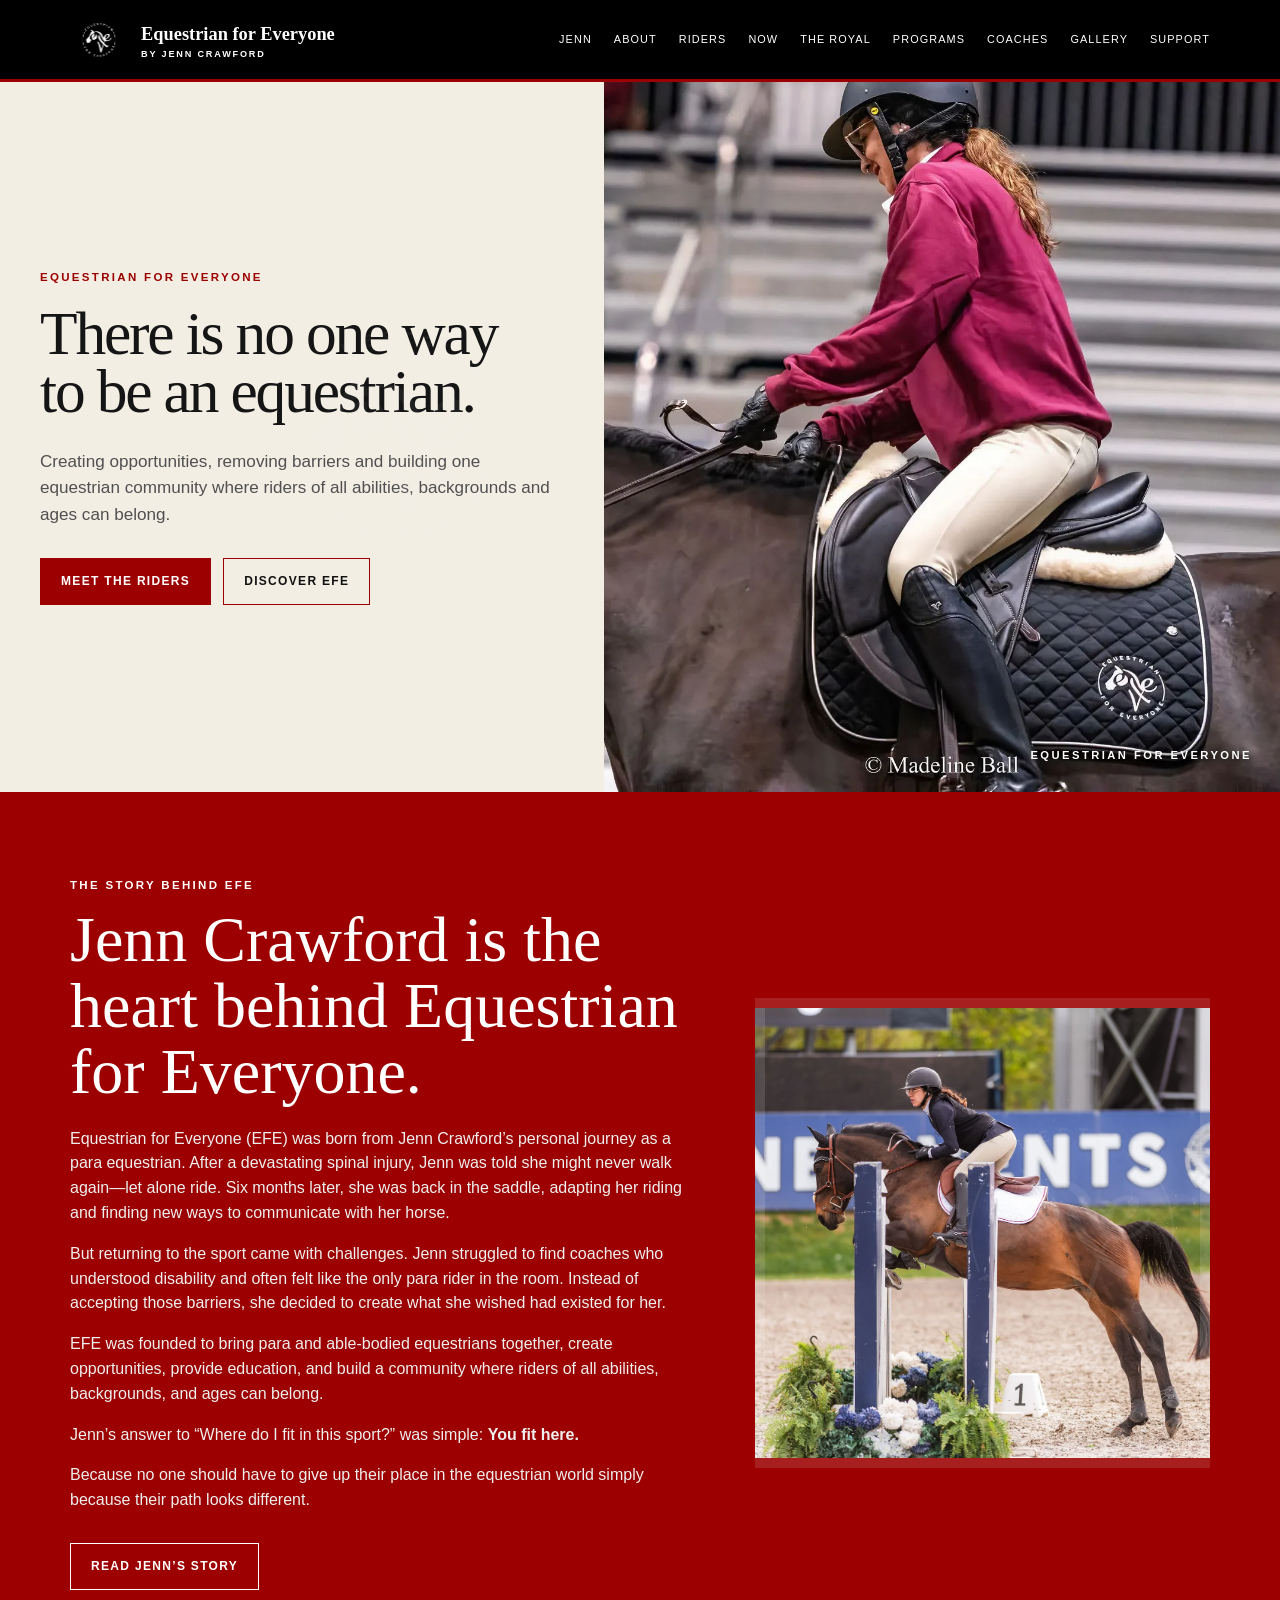
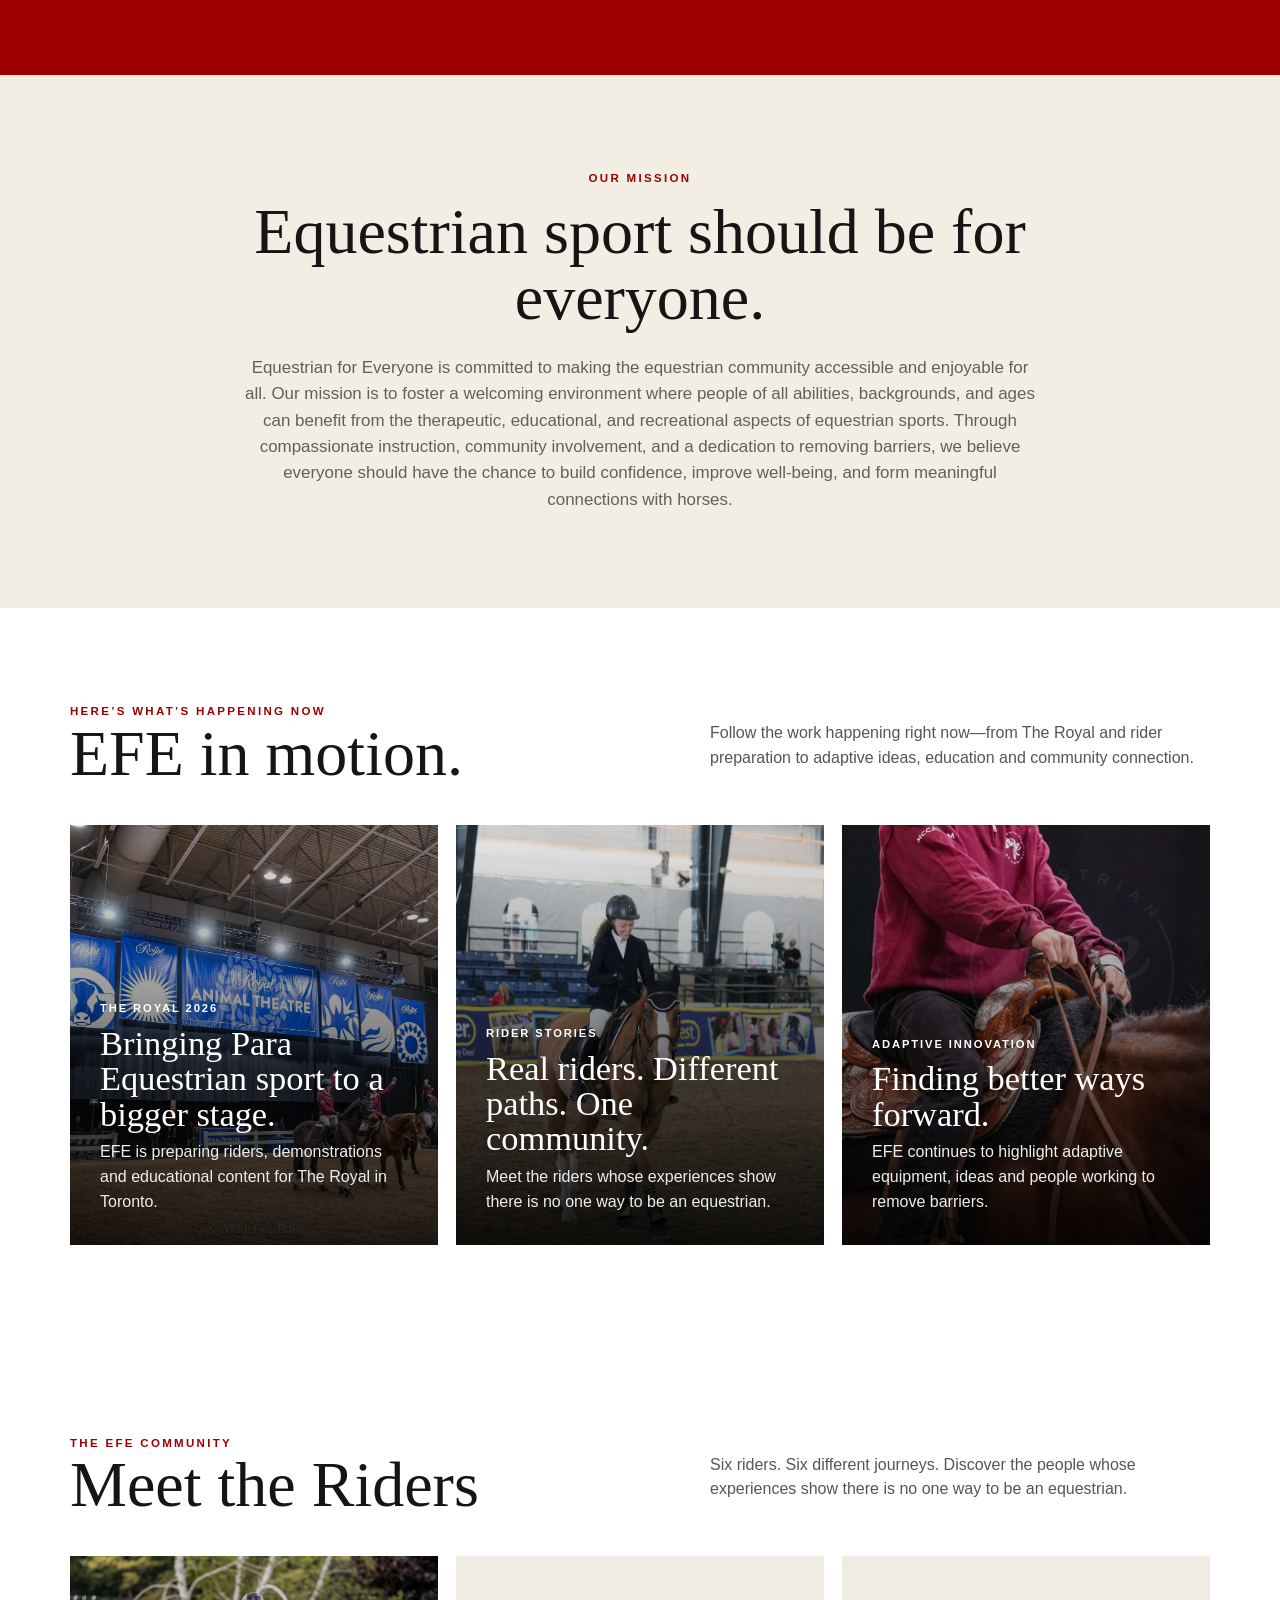
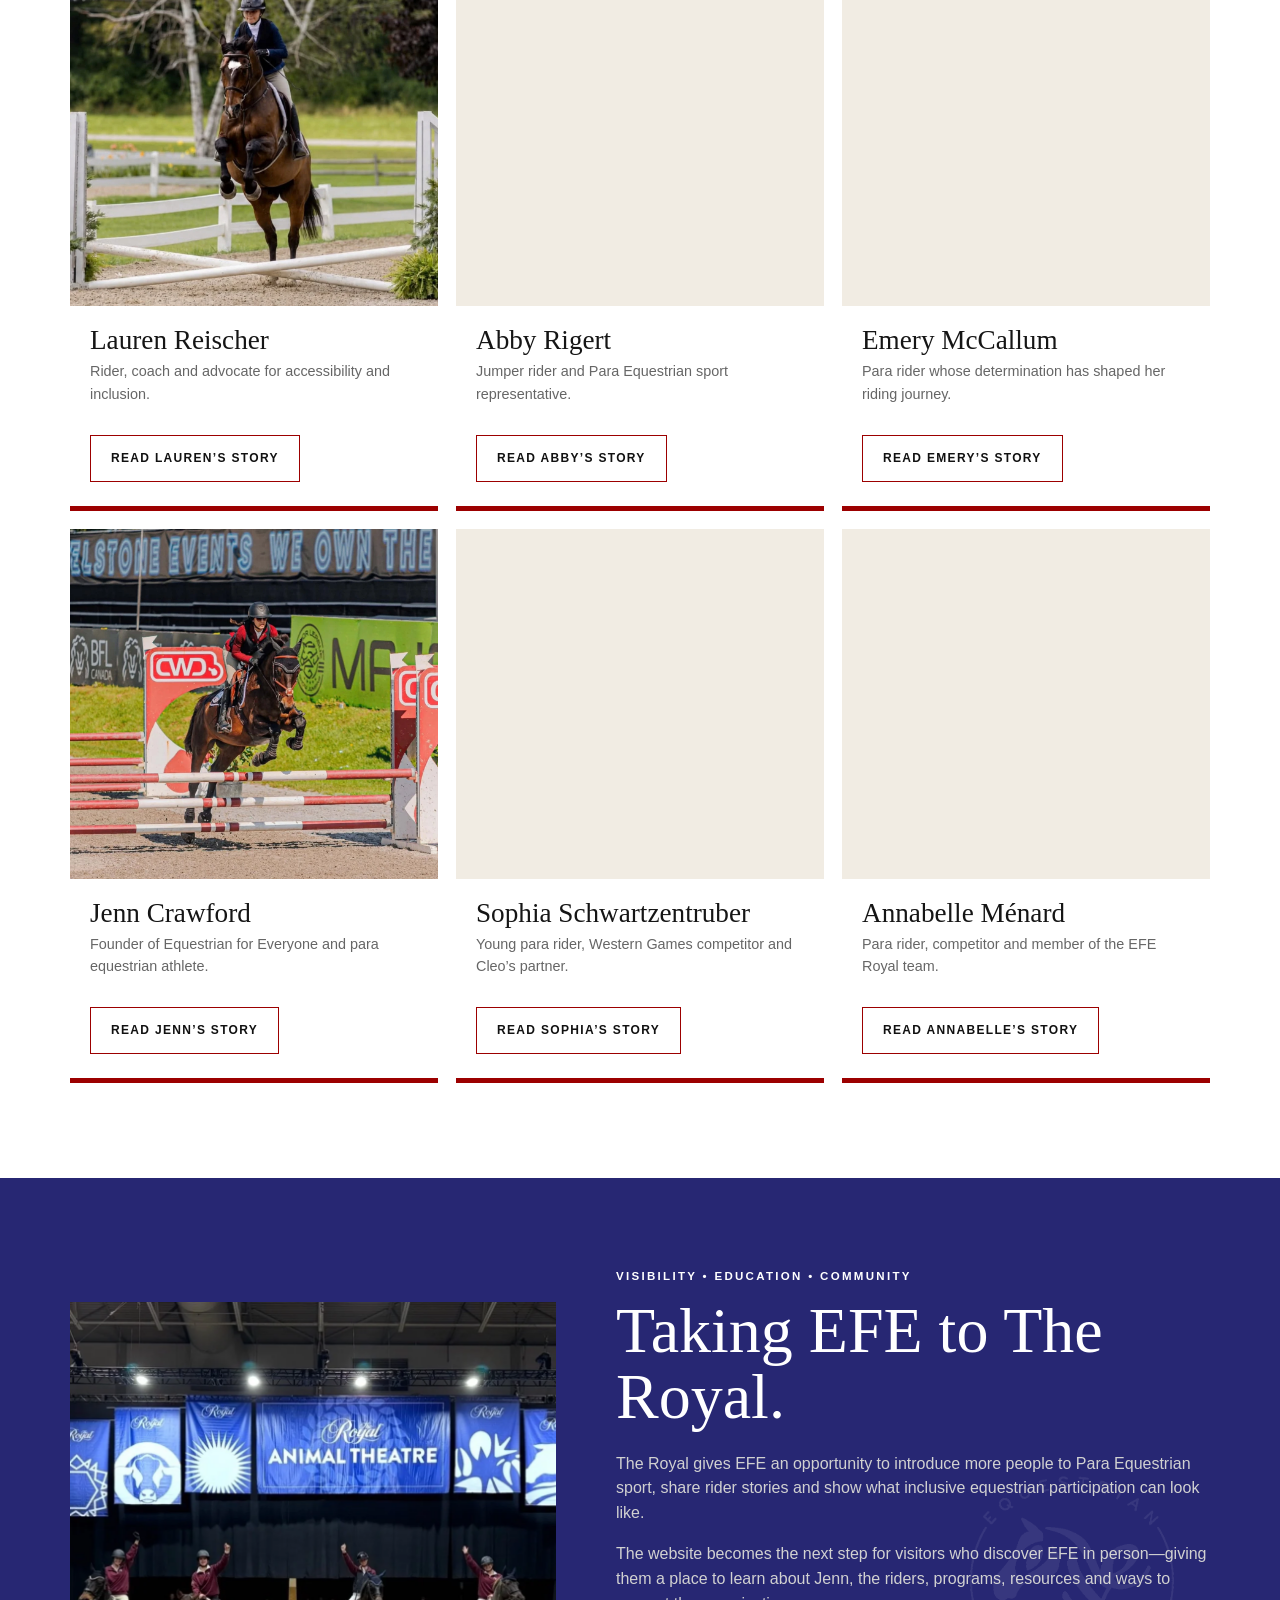
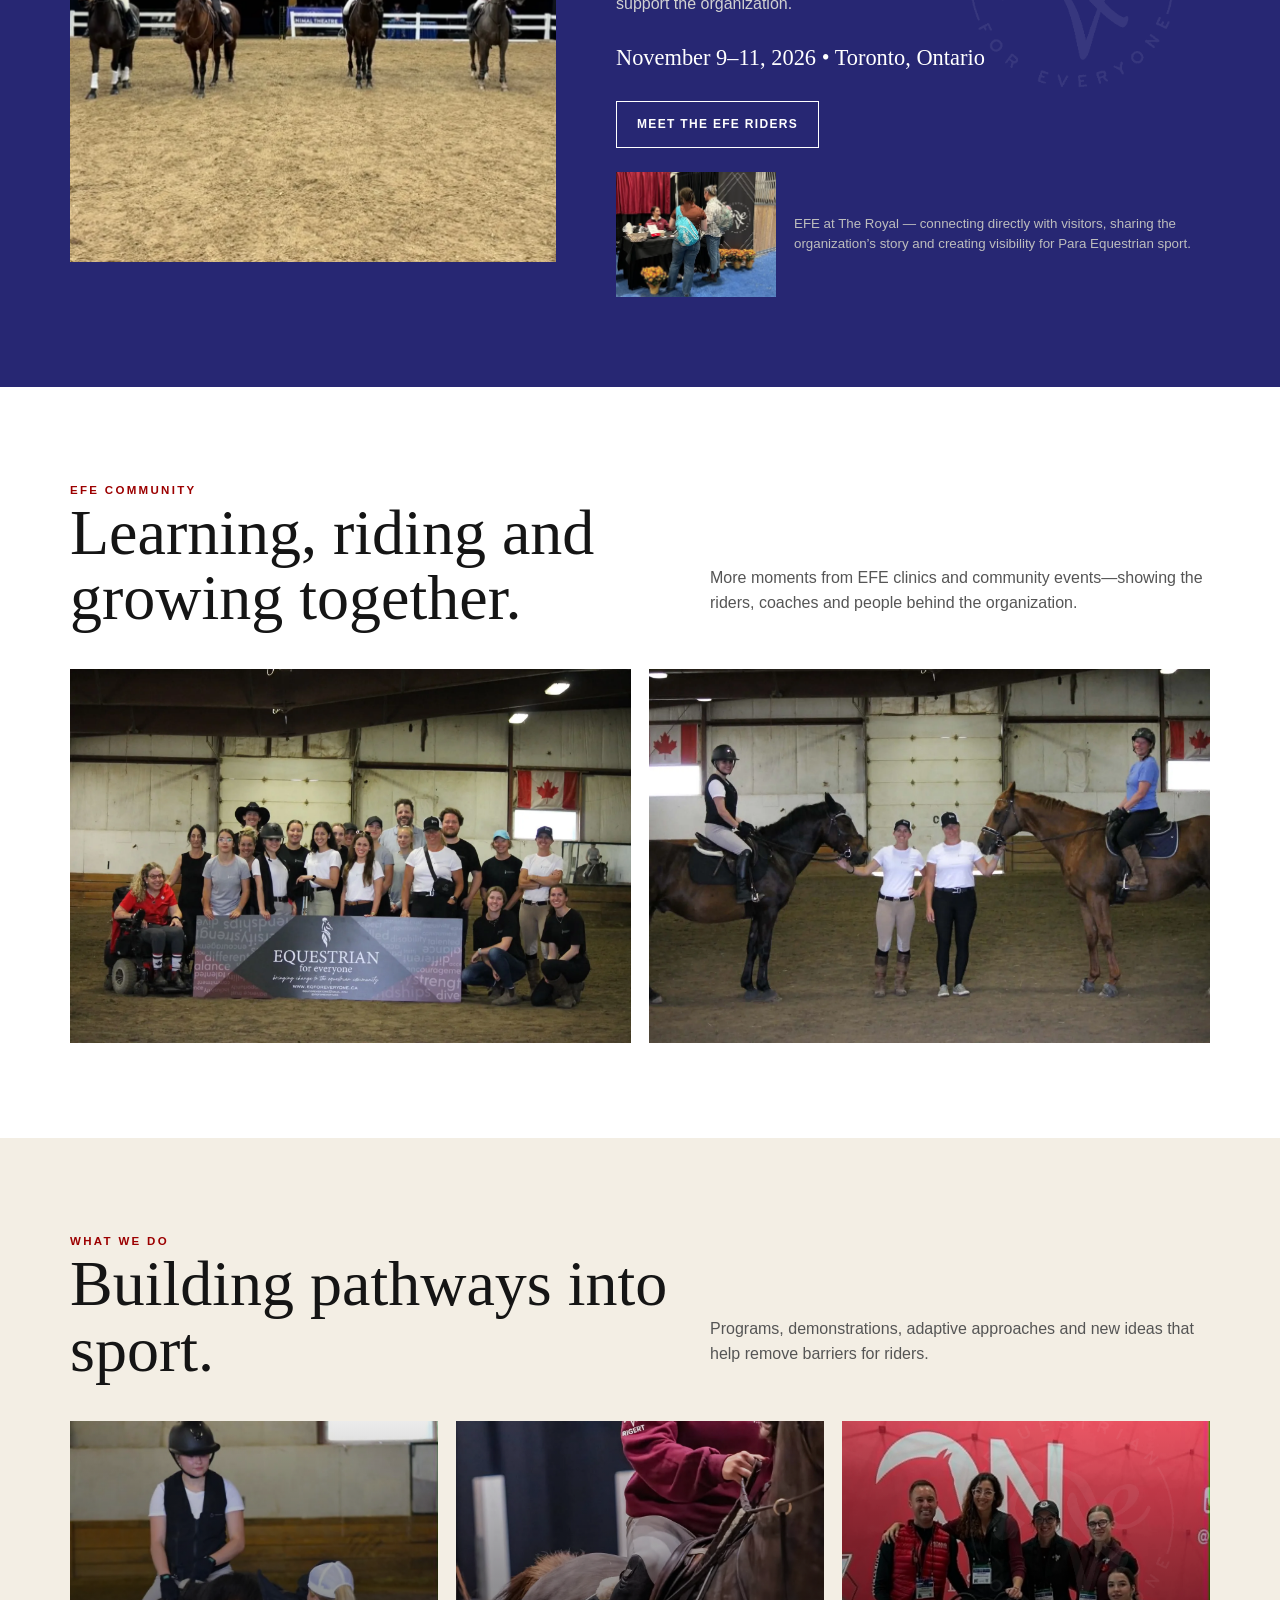
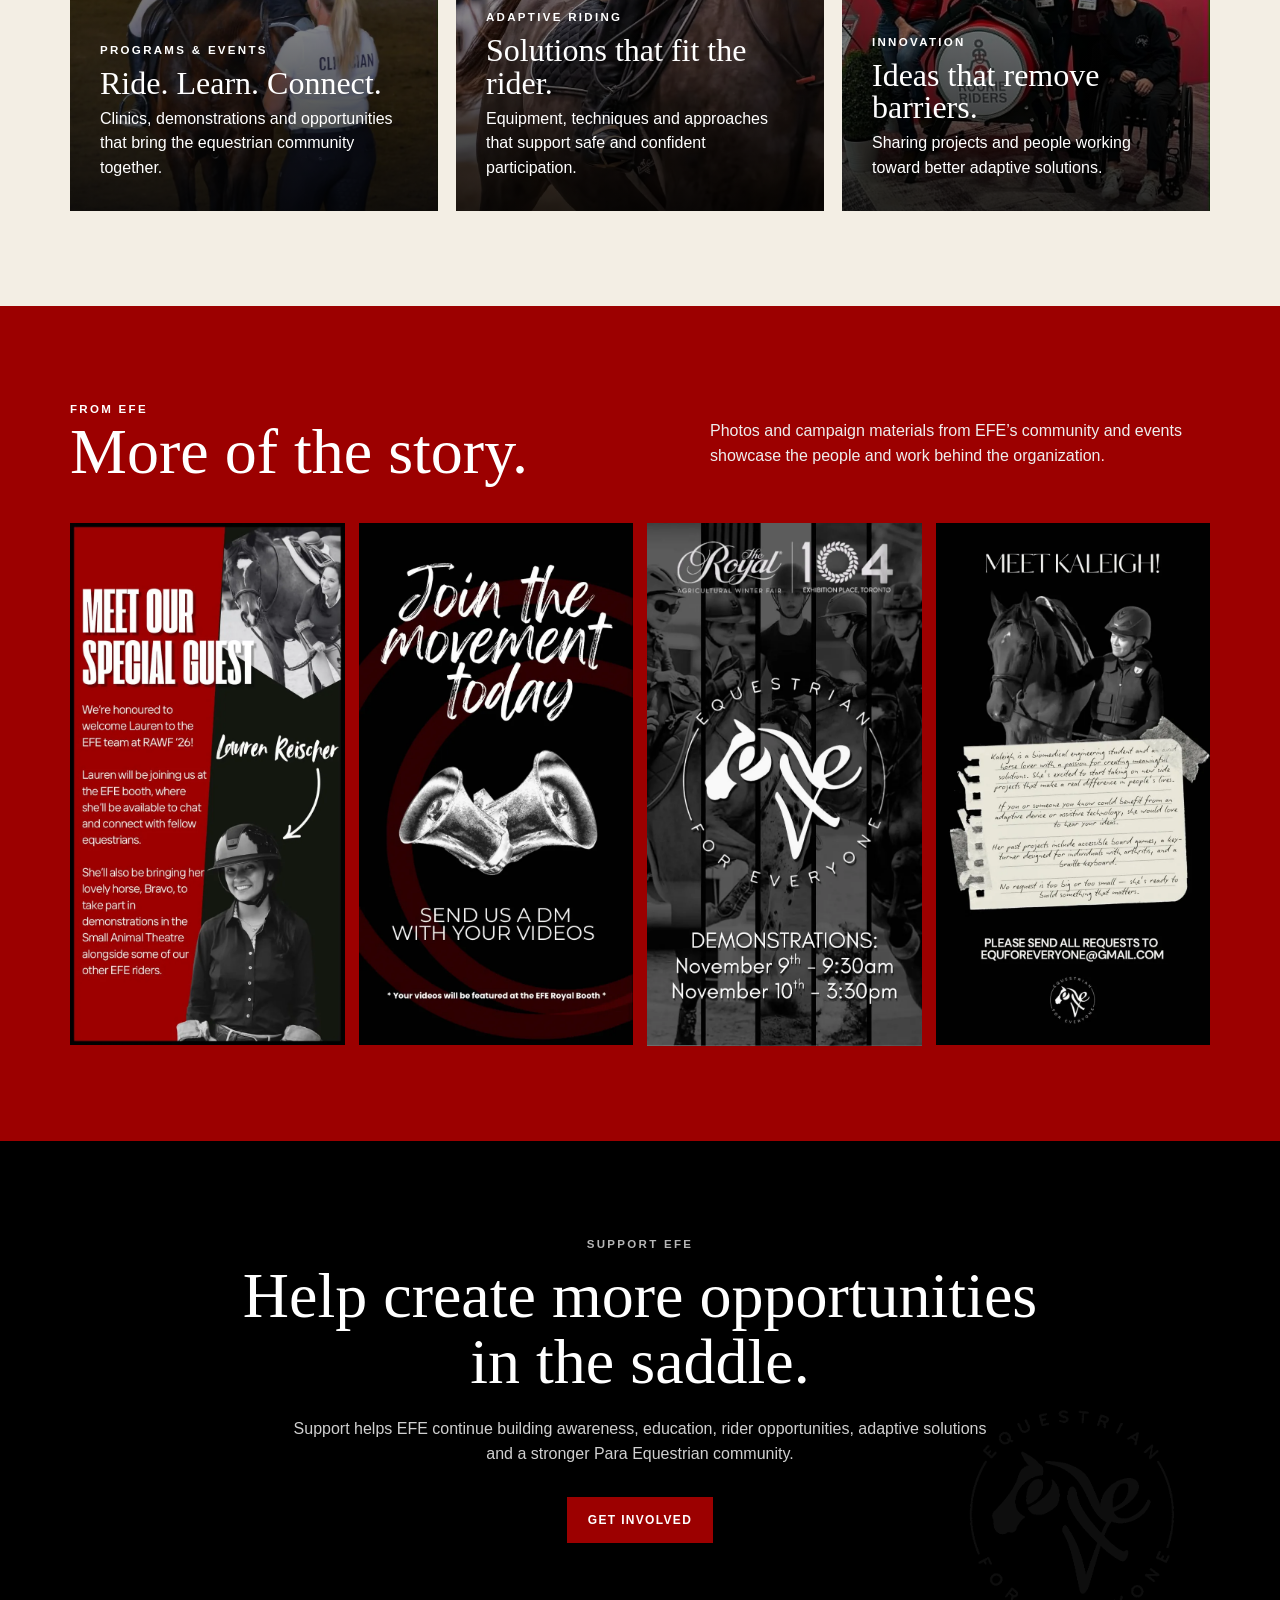
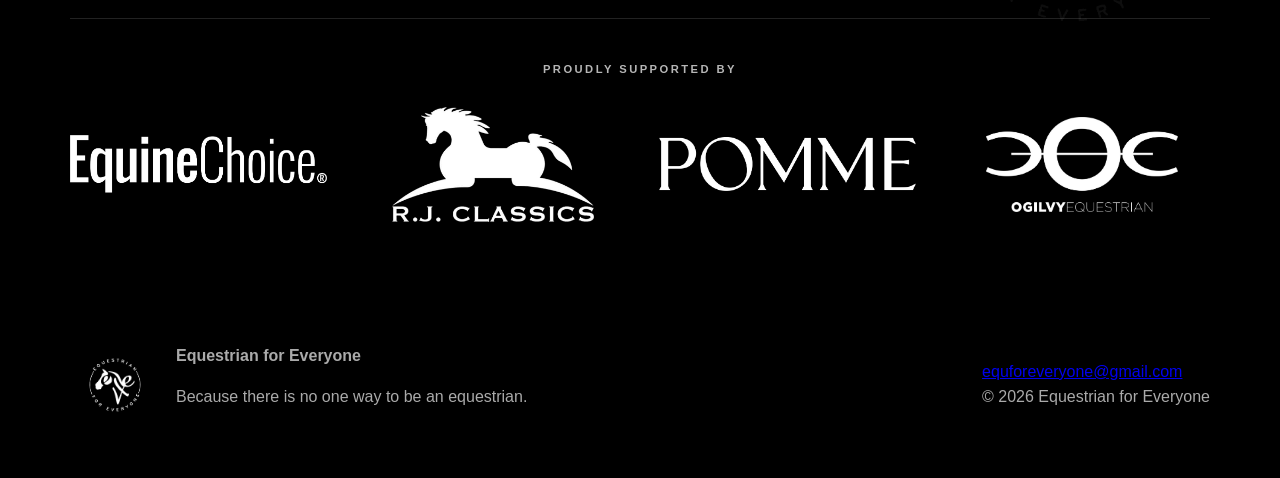
==== index.html @ 7647a8f6 "Use clean homepage URL for site navigation" ====
<!doctype html>
<html lang="en">
<head>
<meta charset="utf-8"><meta name="viewport" content="width=device-width,initial-scale=1">
<title>Equestrian for Everyone — Jenn Crawford</title>
<meta name="description" content="Equestrian for Everyone by Jenn Crawford — creating opportunities and a more accessible equestrian community.">
<style>
:root{--maroon:#9C0000;--grey:#B6B6B6;--black:#000;--charcoal:#171717;--white:#fff;--soft:#F3EEE4}
*{box-sizing:border-box}html{scroll-behavior:smooth}body{margin:0;color:#151515;background:#F3EEE4;font-family:Arial,Helvetica,sans-serif;line-height:1.55}h1,h2,h3{font-family:'GFS Didot','Bodoni 72','Didot','Times New Roman',serif;font-weight:400;line-height:1.03;margin:0}.wrap{max-width:1200px;margin:auto;padding:0 30px}.eyebrow{font-size:.72rem;font-weight:800;letter-spacing:.2em;text-transform:uppercase;color:var(--maroon)}.btn{display:inline-block;padding:13px 20px;border:1px solid var(--maroon);text-decoration:none;color:#111;font-size:.75rem;letter-spacing:.11em;text-transform:uppercase;font-weight:800}.btn.fill{background:var(--maroon);color:#fff}.btn.light{border-color:#fff;color:#fff}.actions{display:flex;gap:12px;flex-wrap:wrap;margin-top:30px}
nav{height:82px;background:#000;color:#fff;display:flex;align-items:center;position:sticky;top:0;z-index:20;border-bottom:3px solid var(--maroon)}.navin{width:100%;display:flex;align-items:center;justify-content:space-between;gap:20px}.brand{display:flex;align-items:center;gap:13px;font-family:'GFS Didot','Bodoni 72','Didot','Times New Roman',serif;font-size:1.15rem}.brand img{width:58px;height:58px;object-fit:contain}.brand small{display:block;font:700 .57rem Arial;letter-spacing:.2em;color:var(--grey);text-transform:uppercase}.links{display:flex;gap:22px}.links a{color:#fff;text-decoration:none;font-size:.68rem;letter-spacing:.1em;text-transform:uppercase}.menu-toggle{display:none;background:transparent;border:1px solid #555;color:#fff;width:44px;height:40px;font-size:1.35rem;line-height:1;cursor:pointer}.menu-toggle:focus{outline:2px solid #fff;outline-offset:2px}
.hero{min-height:710px;display:grid;grid-template-columns:1fr 1.12fr;background:#F3EEE4}.hero-copy{display:flex;align-items:center;padding:70px max(30px,calc((100vw - 1200px)/2))}.hero-copy>div{max-width:860px}.hero h1{font-size:clamp(3.5rem,4.8vw,5.45rem);line-height:.94;letter-spacing:-.035em;margin:18px 0 28px;max-width:900px;text-wrap:normal}.hero p{max-width:590px;color:#505050;font-size:1.07rem}.hero-img{min-height:710px;background:url('assets/jenn-hero.webp') center 46%/cover no-repeat;position:relative}.hero-img:after{content:"EQUESTRIAN FOR EVERYONE";position:absolute;bottom:28px;right:28px;color:#fff;font-size:.7rem;font-weight:800;letter-spacing:.22em;text-shadow:0 2px 8px #000}
.watermark{position:relative;overflow:hidden}.watermark:after{content:"";position:absolute;width:360px;height:360px;background:url('assets/efe-logo-transparent.png') center/contain no-repeat;opacity:.055;right:28px;top:50%;transform:translateY(-50%);pointer-events:none}.watermark.dark:after{opacity:.08}
.founder{background:var(--maroon);color:#fff;padding:85px 0}.founder-grid{display:grid;grid-template-columns:1.15fr .85fr;gap:70px;align-items:center}.founder .eyebrow{color:#fff}.founder h2{font-size:clamp(2.8rem,5vw,5rem);margin:12px 0 22px}.founder p{color:#eee;max-width:650px}.founder-photo{min-height:470px;background:url('assets/jenn-jump-hq.webp') center 46%/cover no-repeat;border:10px solid rgba(255,255,255,.12)}
.mission{padding:95px 0;text-align:center;background:#F3EEE4}.mission h2{font-size:clamp(2.7rem,5vw,4.8rem);max-width:900px;margin:12px auto 24px}.mission p{max-width:800px;margin:auto;color:#606060;font-size:1.06rem}
.riders{padding:95px 0;background:#fff}.section-head{display:flex;justify-content:space-between;align-items:end;gap:25px;margin-bottom:38px}.section-head h2{font-size:clamp(2.6rem,5vw,4.6rem)}.section-head p{max-width:500px;color:#555}.cards{display:grid;grid-template-columns:repeat(3,1fr);gap:18px}.card{background:#fff;overflow:hidden;border-bottom:5px solid var(--maroon)}.card img{width:100%;aspect-ratio:1725/1641;height:auto;object-fit:cover;object-position:center;display:block;background:#f1ece3}.card{display:flex;flex-direction:column}.card .txt{flex:1}.card .txt{padding:20px 20px 24px}.card h3{font-size:1.7rem}.card p{font-size:.9rem;color:#666;margin:6px 0 0}
.royal{padding:90px 0;background:#272773;color:#fff}.royal-grid{display:grid;grid-template-columns:.9fr 1.1fr;gap:60px;align-items:center}.royal-photo{min-height:560px;background:url('assets/royal-animal-theatre.webp') center/cover no-repeat}.royal-booth{margin-top:24px;display:grid;grid-template-columns:160px 1fr;gap:18px;align-items:center}.royal-booth img{width:160px;height:125px;object-fit:cover}.royal-booth small{color:#bdbdbd;line-height:1.5}.royal h2{font-size:clamp(2.8rem,5vw,5rem);margin:12px 0 22px}.royal p{color:#d1d1d1}.royal .eyebrow{color:#fff}.date{font-family:'GFS Didot','Bodoni 72','Didot','Times New Roman',serif;font-size:1.4rem;margin:25px 0;color:#fff}
.programs{padding:95px 0;background:#F3EEE4}.feature-grid{display:grid;grid-template-columns:repeat(3,1fr);gap:18px}.feature{min-height:390px;padding:30px;display:flex;flex-direction:column;justify-content:end;color:#fff;position:relative;background-size:cover;background-position:center;overflow:hidden}.feature:before{content:"";position:absolute;inset:0;background:linear-gradient(0deg,rgba(0,0,0,.85),rgba(0,0,0,.08));z-index:0}.feature>*{position:relative;z-index:1}.feature .eyebrow{color:#fff}.feature h3{font-size:2rem;margin:7px 0}.feature p{margin:0}.f1{background-image:url('assets/programs-ride-learn-connect.webp');background-position:center 42%}.f2{background-image:url('assets/adaptive-riding-new.webp');background-position:center 50%}.f3{background-image:url('assets/innovation-rookie-riders.webp');background-size:cover;background-repeat:no-repeat;background-color:#111;background-position:center center}
.facebook{padding:95px 0;background:var(--maroon);color:#fff}.facebook .eyebrow{color:#fff}.facebook .section-head p{color:#eee}.fb-grid{display:grid;grid-template-columns:repeat(4,minmax(0,1fr));gap:14px;align-items:start}.fb-grid img{width:100%;height:auto;object-fit:contain;object-position:center;display:block;background:transparent;border:0}
.support{padding:95px 0 70px;background:#000;color:#fff;text-align:center}.support .eyebrow{color:#B6B6B6}.support h2{font-size:clamp(2.7rem,5vw,4.8rem);max-width:850px;margin:10px auto 22px}.support p{max-width:700px;margin:0 auto 30px;color:#d0d0d0}.sponsors{margin-top:75px;padding-top:42px;border-top:1px solid #222}.sponsors-title{font-size:.7rem;font-weight:800;letter-spacing:.22em;text-transform:uppercase;color:#B6B6B6;margin-bottom:28px}.sponsor-grid{display:grid;grid-template-columns:repeat(4,1fr);gap:38px;align-items:center}.sponsor-grid img{display:block;width:100%;height:95px;object-fit:contain}.sponsor-grid img:nth-child(2){height:115px}@media(max-width:850px){.sponsor-grid{grid-template-columns:repeat(2,1fr);gap:30px}.sponsor-grid img{height:90px}}@media(max-width:560px){.sponsor-grid{grid-template-columns:1fr 1fr;gap:24px 18px}.sponsor-grid img,.sponsor-grid img:nth-child(2){height:72px}}
footer{background:#000;color:#aaa;padding:48px 0}.footer-grid{display:flex;justify-content:space-between;align-items:center;gap:30px}.footer-logo{display:flex;align-items:center;gap:16px}.footer-logo img{width:90px;height:90px;object-fit:contain}.footer strong{color:#fff;font-family:'GFS Didot','Bodoni 72','Didot','Times New Roman',serif;font-size:1.35rem}.footer p{font-size:.82rem}.footer a{color:#fff}
@media(max-width:850px){nav{height:auto;min-height:82px}.navin{position:relative;flex-wrap:wrap;padding-top:10px;padding-bottom:10px}.menu-toggle{display:block}.links{display:none;position:absolute;top:100%;left:0;right:0;background:#000;border-top:1px solid #333;border-bottom:3px solid var(--maroon);padding:10px 30px 18px;flex-direction:column;gap:0}.links.open{display:flex}.links a{padding:13px 0;font-size:.78rem;border-bottom:1px solid #222}.links a:last-child{border-bottom:0}.hero,.founder-grid,.royal-grid{grid-template-columns:1fr}.hero-copy{padding:65px 28px}.hero h1{font-size:clamp(3rem,12vw,4.7rem);line-height:.96}.hero-img{min-height:560px}.cards,.feature-grid{grid-template-columns:1fr 1fr}.fb-grid{grid-template-columns:1fr 1fr}.royal-photo{min-height:500px}}
@media(max-width:400px){.brand{font-size:.86rem;gap:7px;max-width:220px}.brand img{width:44px;height:44px;flex:0 0 auto}.brand small{font-size:.48rem}.wrap{padding-left:20px;padding-right:20px}.hero-img{min-height:430px}.hero-copy{padding:52px 20px}}@media(max-width:560px){.cards,.feature-grid,.fb-grid{grid-template-columns:1fr}.section-head,.footer-grid{display:block}.hero h1{font-size:clamp(2.7rem,14vw,3.45rem)}.card img{width:100%;aspect-ratio:1725/1641;height:auto;max-height:none;object-fit:cover;object-position:center}.watermark:after{width:230px;height:230px;right:14px}}
.intro-photo{background:#000;padding:18px 0}.intro-photo img{display:block;width:min(1180px,94vw);height:auto;max-height:620px;margin:0 auto;object-fit:contain;object-position:center;background:#000}.community{padding:95px 0;background:#fff}.community-grid{display:grid;grid-template-columns:1fr 1fr;gap:18px;align-items:start}.community-grid figure{margin:0;overflow:hidden;background:#f4efe5;display:flex;align-items:center;justify-content:center}.community-grid img{width:100%;height:100%;object-fit:contain;object-position:center center;display:block}.community-grid .portrait img{object-position:center center}.community-grid .community-group img{object-fit:contain;object-position:center center}.community-grid .wide{grid-column:auto;height:auto}.community-grid figure{min-height:0}.community-grid figure img{height:auto;max-height:620px}@media(max-width:850px){.community-grid{grid-template-columns:1fr}.community-grid .wide{grid-column:auto;height:auto}}

.now{padding:95px 0;background:#fff}.now-grid{display:grid;grid-template-columns:repeat(3,1fr);gap:18px}.now-card{min-height:420px;padding:30px;display:flex;flex-direction:column;justify-content:end;color:#fff;background-size:cover;background-position:center;position:relative;overflow:hidden}.now-card:before{content:"";position:absolute;inset:0;background:linear-gradient(0deg,rgba(0,0,0,.86),rgba(0,0,0,.08))}.now-card>*{position:relative;z-index:1}.now-card span{font-size:.7rem;font-weight:800;letter-spacing:.17em}.now-card h3{font-size:2.15rem;margin:8px 0}.now-card p{margin:0;color:#eee}.royal-now{background-image:url('assets/royal-2026-stage.webp')}.rider-now{background-image:url('assets/rider-stories-new.webp');background-position:center 40%}.adapt-now{background-image:url('assets/adaptive-western.webp');background-position:center 42%}@media(max-width:850px){.now-grid{grid-template-columns:1fr}}.brand,.brand:link,.brand:visited,.brand:hover,.brand:active{color:#fff;text-decoration:none}.brand span{color:#fff;font-weight:700}.brand small{color:#fff} .fb-grid>a{display:block;min-width:0;text-decoration:none}.fb-grid>a img{display:block;width:100%;height:100%;object-fit:contain}.fb-grid>a:focus-visible{outline:3px solid #fff;outline-offset:4px}</style><meta property="og:image" content="https://eqforeveryone.ca/assets/efe-social-thumbnail.png"><meta property="og:image:secure_url" content="https://eqforeveryone.ca/assets/efe-social-thumbnail.png"><meta property="og:image:type" content="image/png"><meta property="og:image:width" content="1200"><meta property="og:image:height" content="1200"><meta name="twitter:card" content="summary_large_image"><meta name="twitter:image" content="https://eqforeveryone.ca/assets/efe-social-thumbnail.png"></head>
<body id="top">
<nav><div class="wrap navin"><a class="brand" href="/" aria-label="Equestrian for Everyone — back to top"><img src="assets/efe-logo-transparent.png" alt="EFE logo"><span>Equestrian for Everyone<small>by Jenn Crawford</small></span></a><button class="menu-toggle" type="button" aria-label="Open navigation menu" aria-expanded="false" aria-controls="site-links">☰</button><div class="links" id="site-links"><a href="#jenn">Jenn</a><a href="#about">About</a><a href="#riders">Riders</a><a href="#now">Now</a><a href="#royal">The Royal</a><a href="programs.html">Programs</a><a href="coaches.html">Coaches</a><a href="gallery.html">Gallery</a><a href="#support">Support</a></div></div></nav>
<section class="hero"><div class="hero-copy watermark"><div><div class="eyebrow">Equestrian for Everyone</div><h1>There is no one way<br>to be an equestrian.</h1><p>Creating opportunities, removing barriers and building one equestrian community where riders of all abilities, backgrounds and ages can belong.</p><div class="actions"><a class="btn fill" href="#riders">Meet the Riders</a><a class="btn" href="#about">Discover EFE</a></div></div></div><div class="hero-img" role="img" aria-label="Jenn Crawford riding"></div></section>

<section class="founder watermark dark" id="jenn"><div class="wrap founder-grid"><div><div class="eyebrow">The Story Behind EFE</div><h2>Jenn Crawford is the heart behind Equestrian for Everyone.</h2><p>Equestrian for Everyone (EFE) was born from Jenn Crawford’s personal journey as a para equestrian. After a devastating spinal injury, Jenn was told she might never walk again—let alone ride. Six months later, she was back in the saddle, adapting her riding and finding new ways to communicate with her horse.</p><p>But returning to the sport came with challenges. Jenn struggled to find coaches who understood disability and often felt like the only para rider in the room. Instead of accepting those barriers, she decided to create what she wished had existed for her.</p><p>EFE was founded to bring para and able-bodied equestrians together, create opportunities, provide education, and build a community where riders of all abilities, backgrounds, and ages can belong.</p><p>Jenn’s answer to “Where do I fit in this sport?” was simple: <strong>You fit here.</strong></p><p>Because no one should have to give up their place in the equestrian world simply because their path looks different.</p><div class="actions"><a class="btn light" href="riders/jenn.html">Read Jenn’s Story</a></div></div><div class="founder-photo" role="img" aria-label="Jenn Crawford show jumping"></div></div></section>

<section class="mission watermark" id="about"><div class="wrap"><div class="eyebrow">Our Mission</div><h2>Equestrian sport should be for everyone.</h2><p>Equestrian for Everyone is committed to making the equestrian community accessible and enjoyable for all. Our mission is to foster a welcoming environment where people of all abilities, backgrounds, and ages can benefit from the therapeutic, educational, and recreational aspects of equestrian sports. Through compassionate instruction, community involvement, and a dedication to removing barriers, we believe everyone should have the chance to build confidence, improve well-being, and form meaningful connections with horses.</p></div></section>


<section class="now watermark" id="now">
  <div class="wrap">
    <div class="section-head">
      <div><div class="eyebrow">Here’s What’s Happening Now</div><h2>EFE in motion.</h2></div>
      <p>Follow the work happening right now—from The Royal and rider preparation to adaptive ideas, education and community connection.</p>
    </div>
    <div class="now-grid">
      <a class="now-card royal-now" href="#royal" style="text-decoration:none"><span>THE ROYAL 2026</span><h3>Bringing Para Equestrian sport to a bigger stage.</h3><p>EFE is preparing riders, demonstrations and educational content for The Royal in Toronto.</p></a>
      <a class="now-card rider-now" href="#riders" style="text-decoration:none"><span>RIDER STORIES</span><h3>Real riders. Different paths. One community.</h3><p>Meet the riders whose experiences show there is no one way to be an equestrian.</p></a>
      <a class="now-card adapt-now" href="programs.html" style="text-decoration:none"><span>ADAPTIVE INNOVATION</span><h3>Finding better ways forward.</h3><p>EFE continues to highlight adaptive equipment, ideas and people working to remove barriers.</p></a>
    </div>
  </div>
</section>
<section class="riders" id="riders"><div class="wrap"><div class="section-head"><div><div class="eyebrow">The EFE Community</div><h2>Meet the Riders</h2></div><p>Six riders. Six different journeys. Discover the people whose experiences show there is no one way to be an equestrian.</p></div><div class="cards">
<div class="card"><a href="riders/lauren.html"><img loading="lazy" decoding="async" src="assets/lauren-main.webp" alt="Lauren Reischer riding"></a><div class="txt"><h3>Lauren Reischer</h3><p>Rider, coach and advocate for accessibility and inclusion.</p><div class="actions"><a class="btn" href="riders/lauren.html">Read Lauren’s Story</a></div></div></div>
<div class="card"><a href="riders/abby.html"><img loading="lazy" decoding="async" src="assets/emery-main.webp" alt="Abby Rigert show jumping"></a><div class="txt"><h3>Abby Rigert</h3><p>Jumper rider and Para Equestrian sport representative.</p><div class="actions"><a class="btn" href="riders/abby.html">Read Abby’s Story</a></div></div></div>
<div class="card"><a href="riders/emery.html"><img loading="lazy" decoding="async" src="assets/abby-main.webp" alt="Emery McCallum riding"></a><div class="txt"><h3>Emery McCallum</h3><p>Para rider whose determination has shaped her riding journey.</p><div class="actions"><a class="btn" href="riders/emery.html">Read Emery’s Story</a></div></div></div>
<div class="card"><a href="riders/jenn.html"><img loading="lazy" decoding="async" src="assets/jenn-main.webp" alt="Jenn Crawford show jumping"></a><div class="txt"><h3>Jenn Crawford</h3><p>Founder of Equestrian for Everyone and para equestrian athlete.</p><div class="actions"><a class="btn" href="riders/jenn.html">Read Jenn’s Story</a></div></div></div>
<div class="card"><a href="riders/sophia.html"><img loading="lazy" decoding="async" src="assets/sophia-main.webp" alt="Sophia Schwartzentruber riding"></a><div class="txt"><h3>Sophia Schwartzentruber</h3><p>Young para rider, Western Games competitor and Cleo’s partner.</p><div class="actions"><a class="btn" href="riders/sophia.html">Read Sophia’s Story</a></div></div></div>
<div class="card"><a href="riders/annabelle.html"><img loading="lazy" decoding="async" src="assets/annabelle-main.webp" alt="Annabelle Ménard with horse"></a><div class="txt"><h3>Annabelle Ménard</h3><p>Para rider, competitor and member of the EFE Royal team.</p><div class="actions"><a class="btn" href="riders/annabelle.html">Read Annabelle’s Story</a></div></div></div>
</div></div></section>

<section class="royal watermark dark" id="royal"><div class="wrap royal-grid"><div class="royal-photo" role="img" aria-label="Equestrian for Everyone at The Royal"></div><div><div class="eyebrow">Visibility • Education • Community</div><h2>Taking EFE to The Royal.</h2><p>The Royal gives EFE an opportunity to introduce more people to Para Equestrian sport, share rider stories and show what inclusive equestrian participation can look like.</p><p>The website becomes the next step for visitors who discover EFE in person—giving them a place to learn about Jenn, the riders, programs, resources and ways to support the organization.</p><div class="date">November 9–11, 2026 • Toronto, Ontario</div><a class="btn light" href="#riders">Meet the EFE Riders</a><div class="royal-booth"><img loading="lazy" decoding="async" src="assets/efe-booth.webp" alt="EFE booth at The Royal"><small>EFE at The Royal — connecting directly with visitors, sharing the organization’s story and creating visibility for Para Equestrian sport.</small></div></div></div></section>


<section class="community" id="community"><div class="wrap"><div class="section-head"><div><div class="eyebrow">EFE Community</div><h2>Learning, riding and growing together.</h2></div><p>More moments from EFE clinics and community events—showing the riders, coaches and people behind the organization.</p></div><div class="community-grid"><figure class="community-group"><img loading="lazy" decoding="async" src="assets/efe-community-banner-new.webp" alt="Equestrian for Everyone community group with EFE banner"></figure><figure class="wide"><img loading="lazy" decoding="async" src="assets/clinic-two-horses.webp" alt="Riders and EFE team members together in the arena"></figure></div></div></section>
<section class="programs watermark" id="programs"><div class="wrap"><div class="section-head"><div><div class="eyebrow">What We Do</div><h2>Building pathways into sport.</h2></div><p>Programs, demonstrations, adaptive approaches and new ideas that help remove barriers for riders.</p></div><div class="feature-grid"><a class="feature f1" href="programs.html" style="text-decoration:none"><div class="eyebrow">Programs & Events</div><h3>Ride. Learn. Connect.</h3><p>Clinics, demonstrations and opportunities that bring the equestrian community together.</p></a><a class="feature f2" href="programs.html" style="text-decoration:none"><div class="eyebrow">Adaptive Riding</div><h3>Solutions that fit the rider.</h3><p>Equipment, techniques and approaches that support safe and confident participation.</p></a><a class="feature f3" href="programs.html" style="text-decoration:none"><div class="eyebrow">Innovation</div><h3>Ideas that remove barriers.</h3><p>Sharing projects and people working toward better adaptive solutions.</p></a></div></div></section>

<section class="facebook"><div class="wrap"><div class="section-head"><div><div class="eyebrow">From EFE</div><h2>More of the story.</h2></div><p>Photos and campaign materials from EFE’s community and events showcase the people and work behind the organization.</p></div><div class="fb-grid"><a href="riders/lauren.html" aria-label="Read Lauren Reischer’s bio"><img loading="lazy" decoding="async" src="assets/story-lauren.webp" alt="Meet our special guest Lauren Reischer"></a><a href="https://www.instagram.com/jenncrawford.eq/" target="_blank" rel="noopener noreferrer" aria-label="Visit Jenn Crawford on Instagram"><img loading="lazy" decoding="async" src="assets/story-movement.webp" alt="Join the movement today"></a><a href="programs.html" aria-label="View The Royal show schedule"><img loading="lazy" decoding="async" src="assets/story-royal.webp" alt="EFE at The Royal 2026"></a><a href="mailto:equforeveryone@gmail.com" aria-label="Email Equestrian for Everyone"><img loading="lazy" decoding="async" src="assets/story-kaleigh.webp" alt="Meet Kaleigh"></a></div></div></section>

<section class="support watermark" id="support"><div class="wrap"><div class="eyebrow">Support EFE</div><h2>Help create more opportunities in the saddle.</h2><p>Support helps EFE continue building awareness, education, rider opportunities, adaptive solutions and a stronger Para Equestrian community.</p><a class="btn fill" href="mailto:equforeveryone@gmail.com?subject=Supporting%20Equestrian%20for%20Everyone">Get Involved</a><div class="sponsors"><div class="sponsors-title">Proudly Supported By</div><div class="sponsor-grid"><img loading="lazy" decoding="async" src="assets/sponsor-equinechoice.png" alt="EquineChoice"><img loading="lazy" decoding="async" src="assets/sponsor-rj-classics.png" alt="R.J. Classics"><img loading="lazy" decoding="async" src="assets/sponsor-pomme.png" alt="POMME"><img loading="lazy" decoding="async" src="assets/sponsor-ogilvy.png" alt="Ogilvy Equestrian"></div></div></div></section>

<footer><div class="wrap footer-grid"><div class="footer-logo"><img src="assets/efe-logo-transparent.png" alt="EFE logo"><div><strong>Equestrian for Everyone</strong><p>Because there is no one way to be an equestrian.</p></div></div><div><p><a href="mailto:equforeveryone@gmail.com">equforeveryone@gmail.com</a><br>© 2026 Equestrian for Everyone</p></div></div></footer>
<script>
const menuButton=document.querySelector('.menu-toggle');
const siteLinks=document.querySelector('.links');
if(menuButton&&siteLinks){
  menuButton.addEventListener('click',()=>{
    const open=siteLinks.classList.toggle('open');
    menuButton.setAttribute('aria-expanded',String(open));
    menuButton.textContent=open?'×':'☰';
  });
  siteLinks.querySelectorAll('a').forEach(link=>link.addEventListener('click',()=>{
    siteLinks.classList.remove('open');
    menuButton.setAttribute('aria-expanded','false');
    menuButton.textContent='☰';
  }));
}
</script>
</body></html>
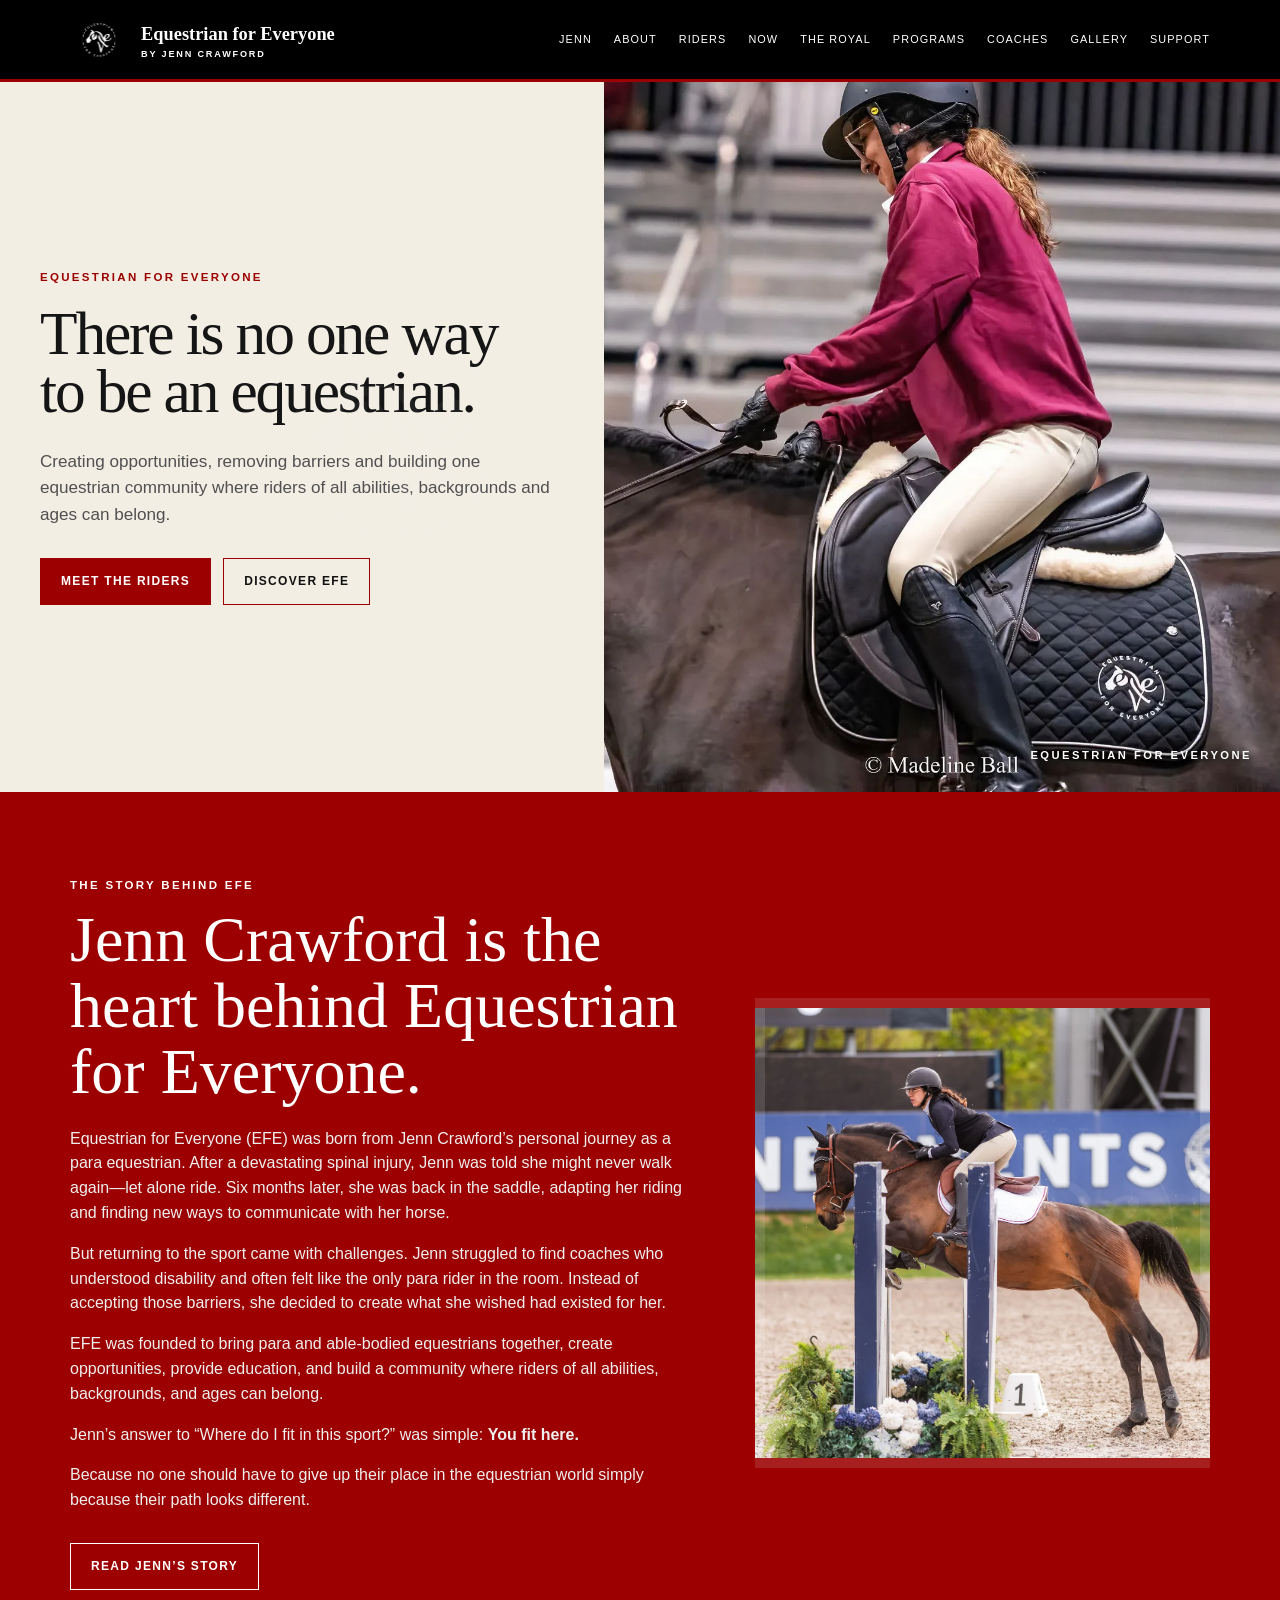
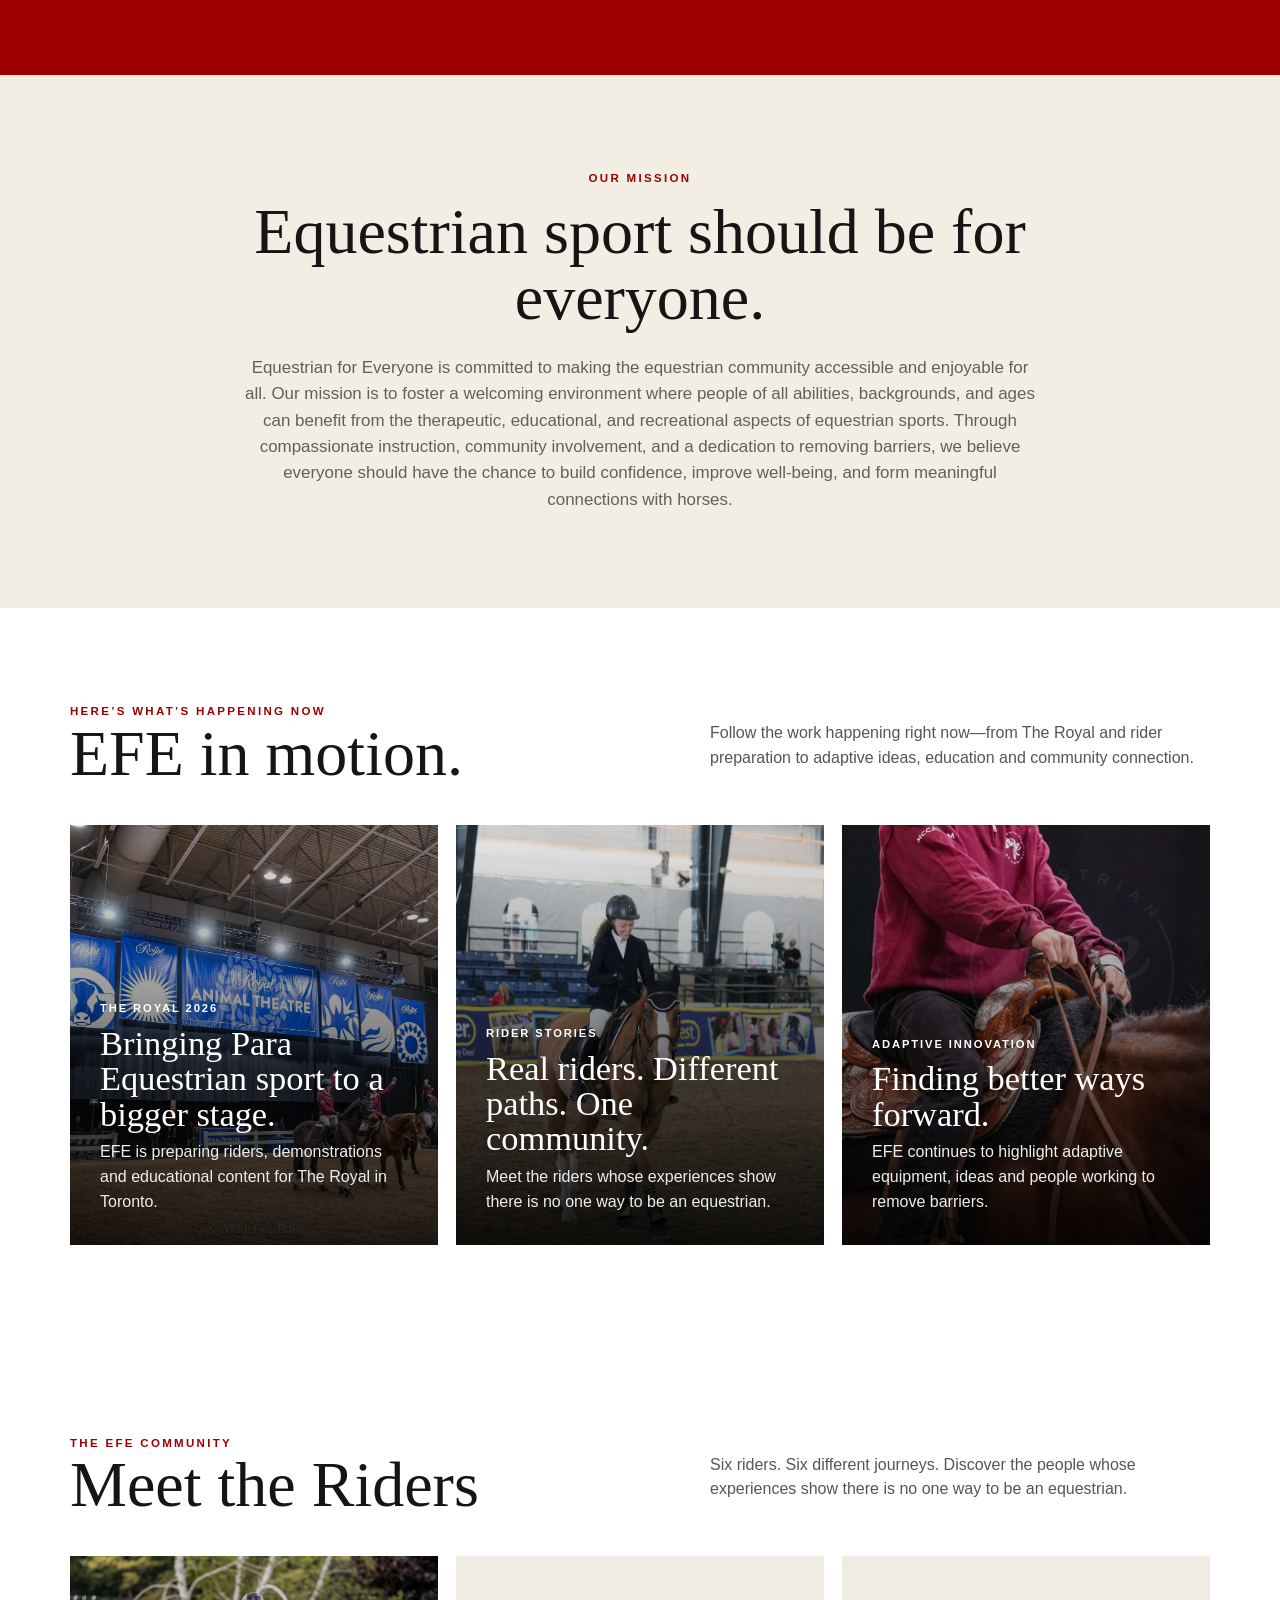
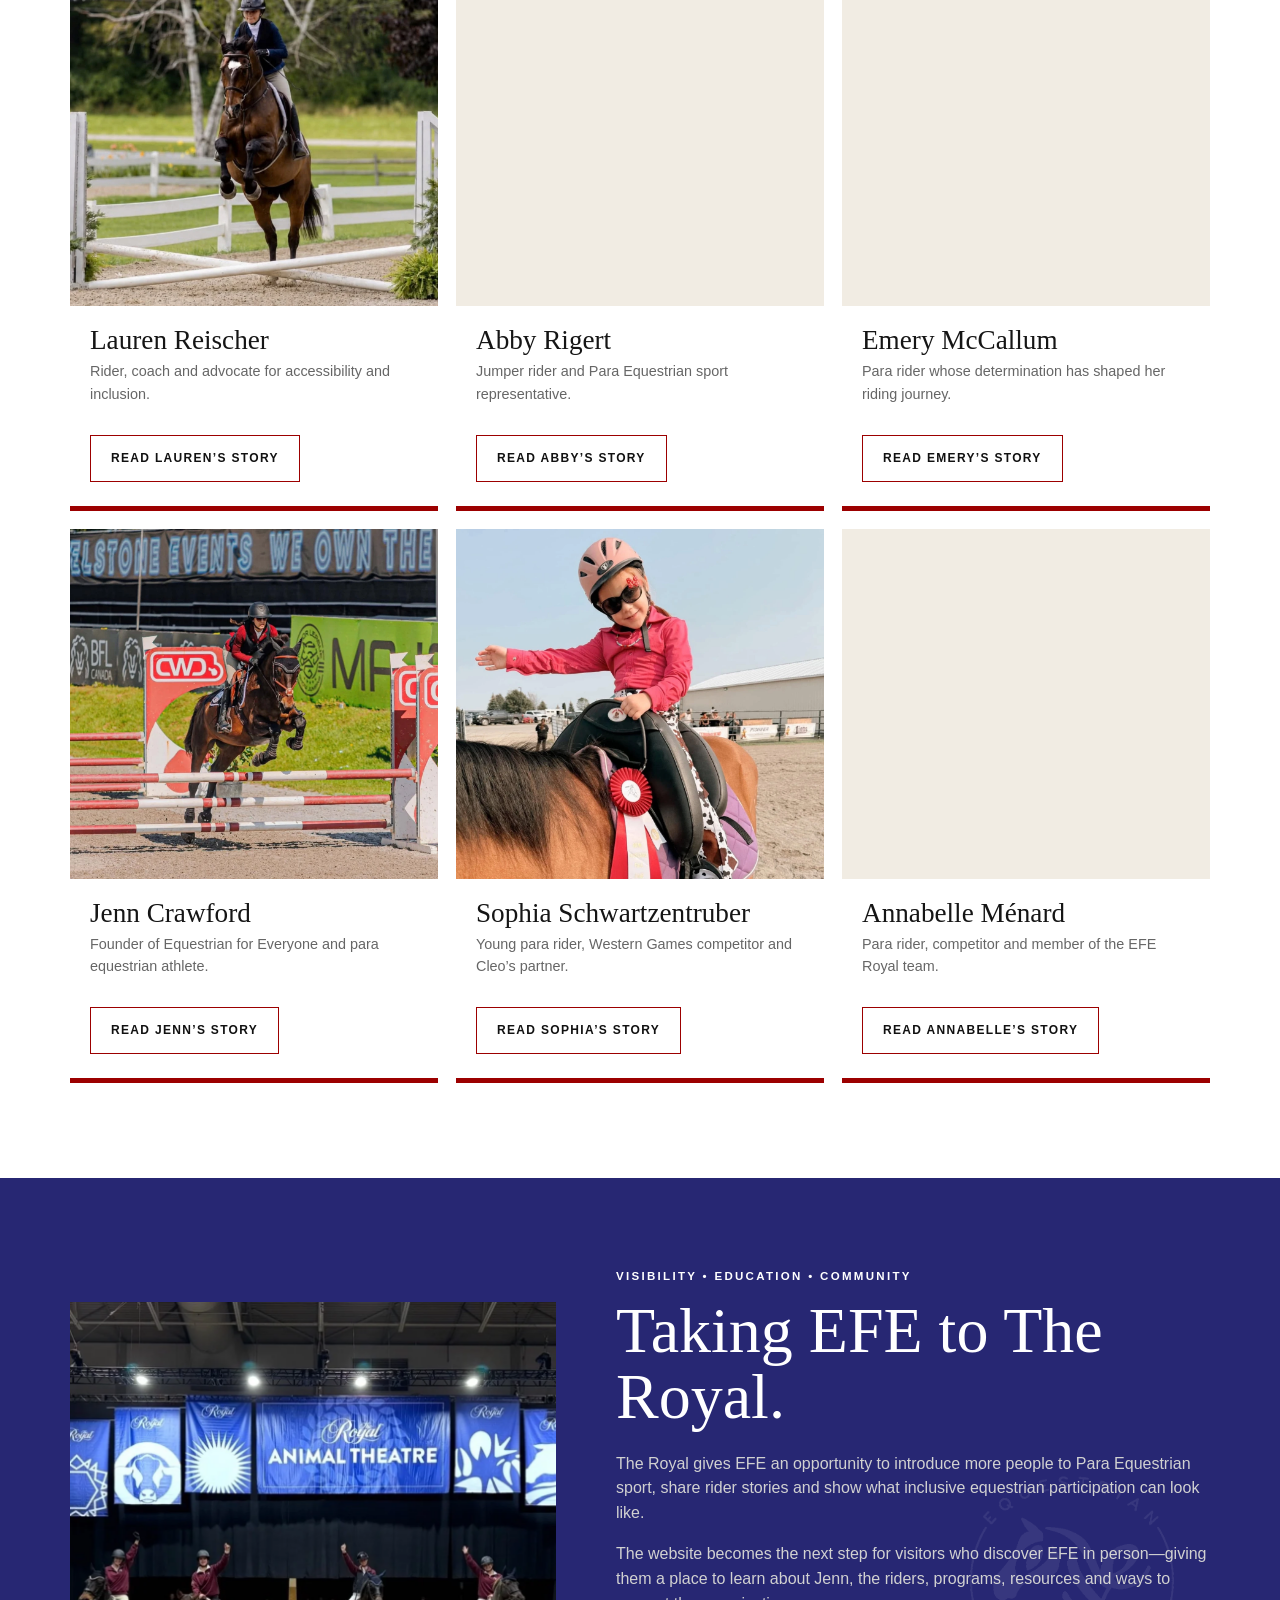
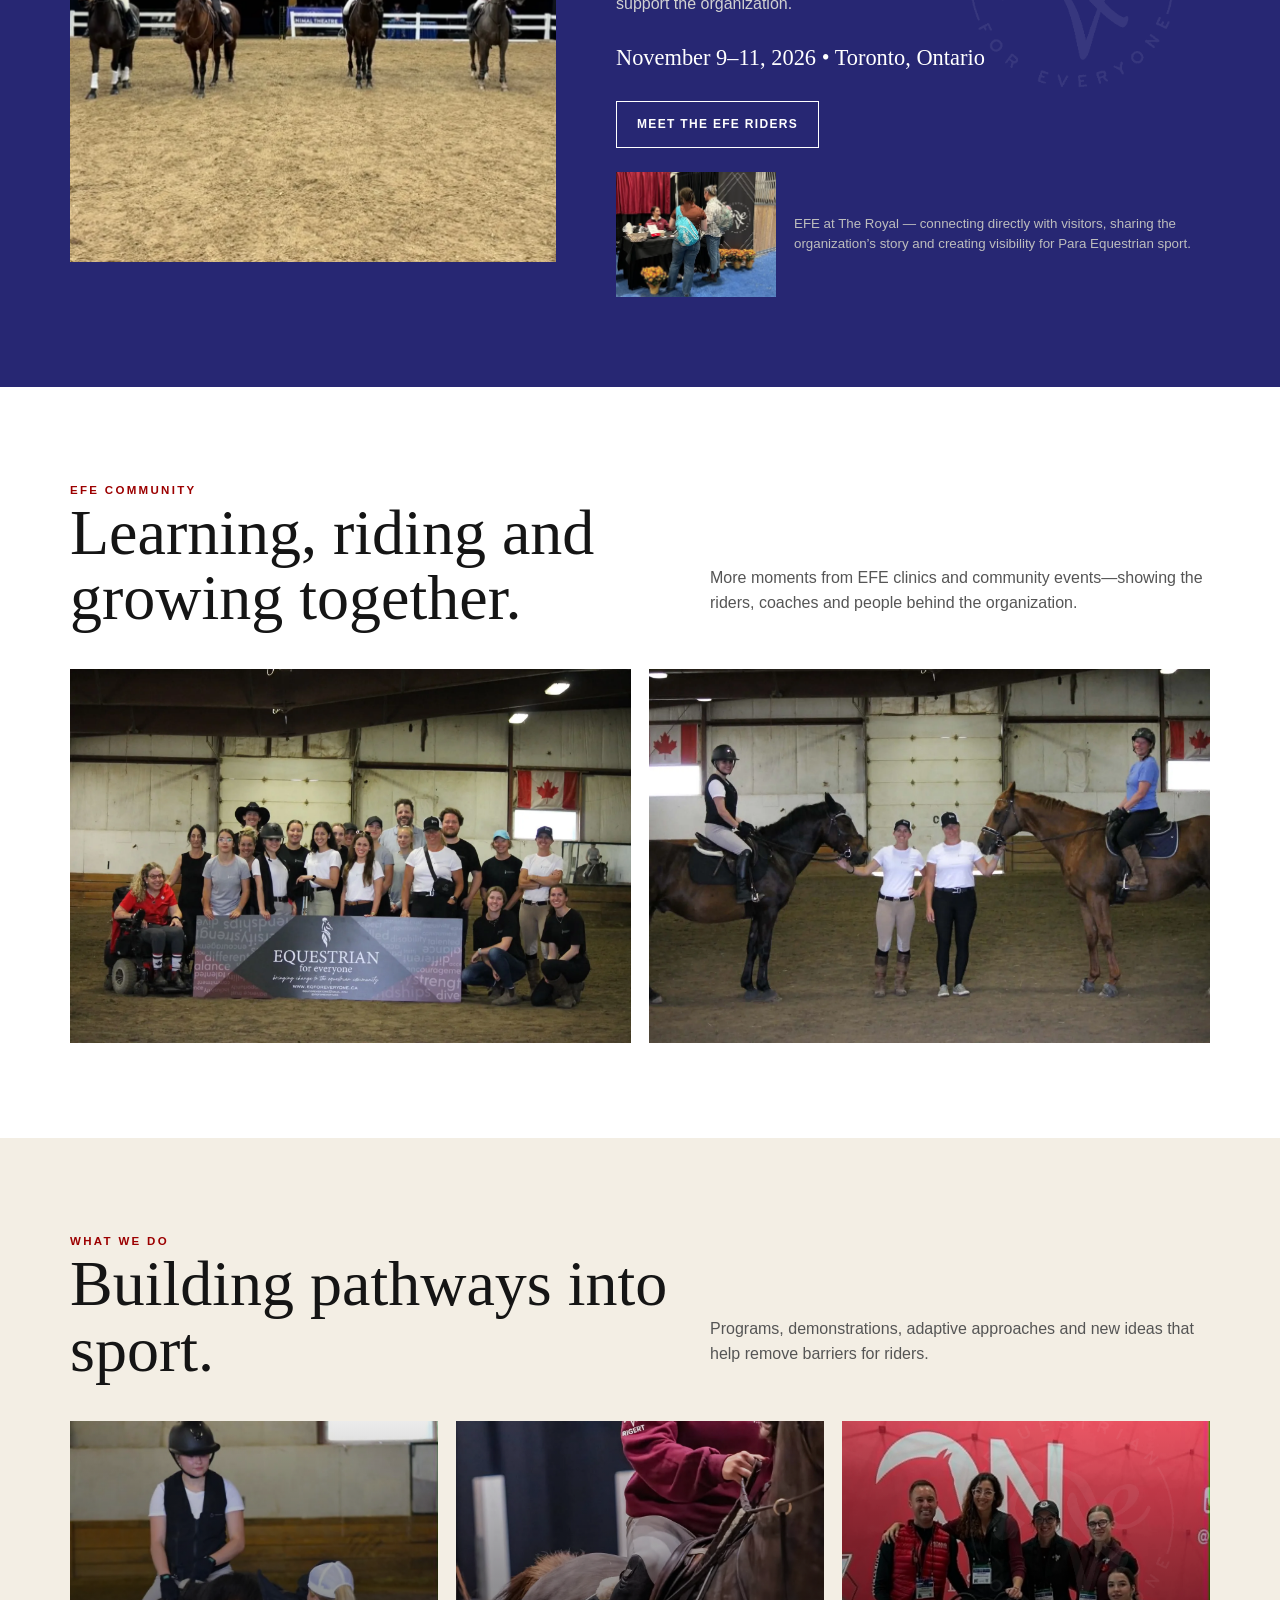
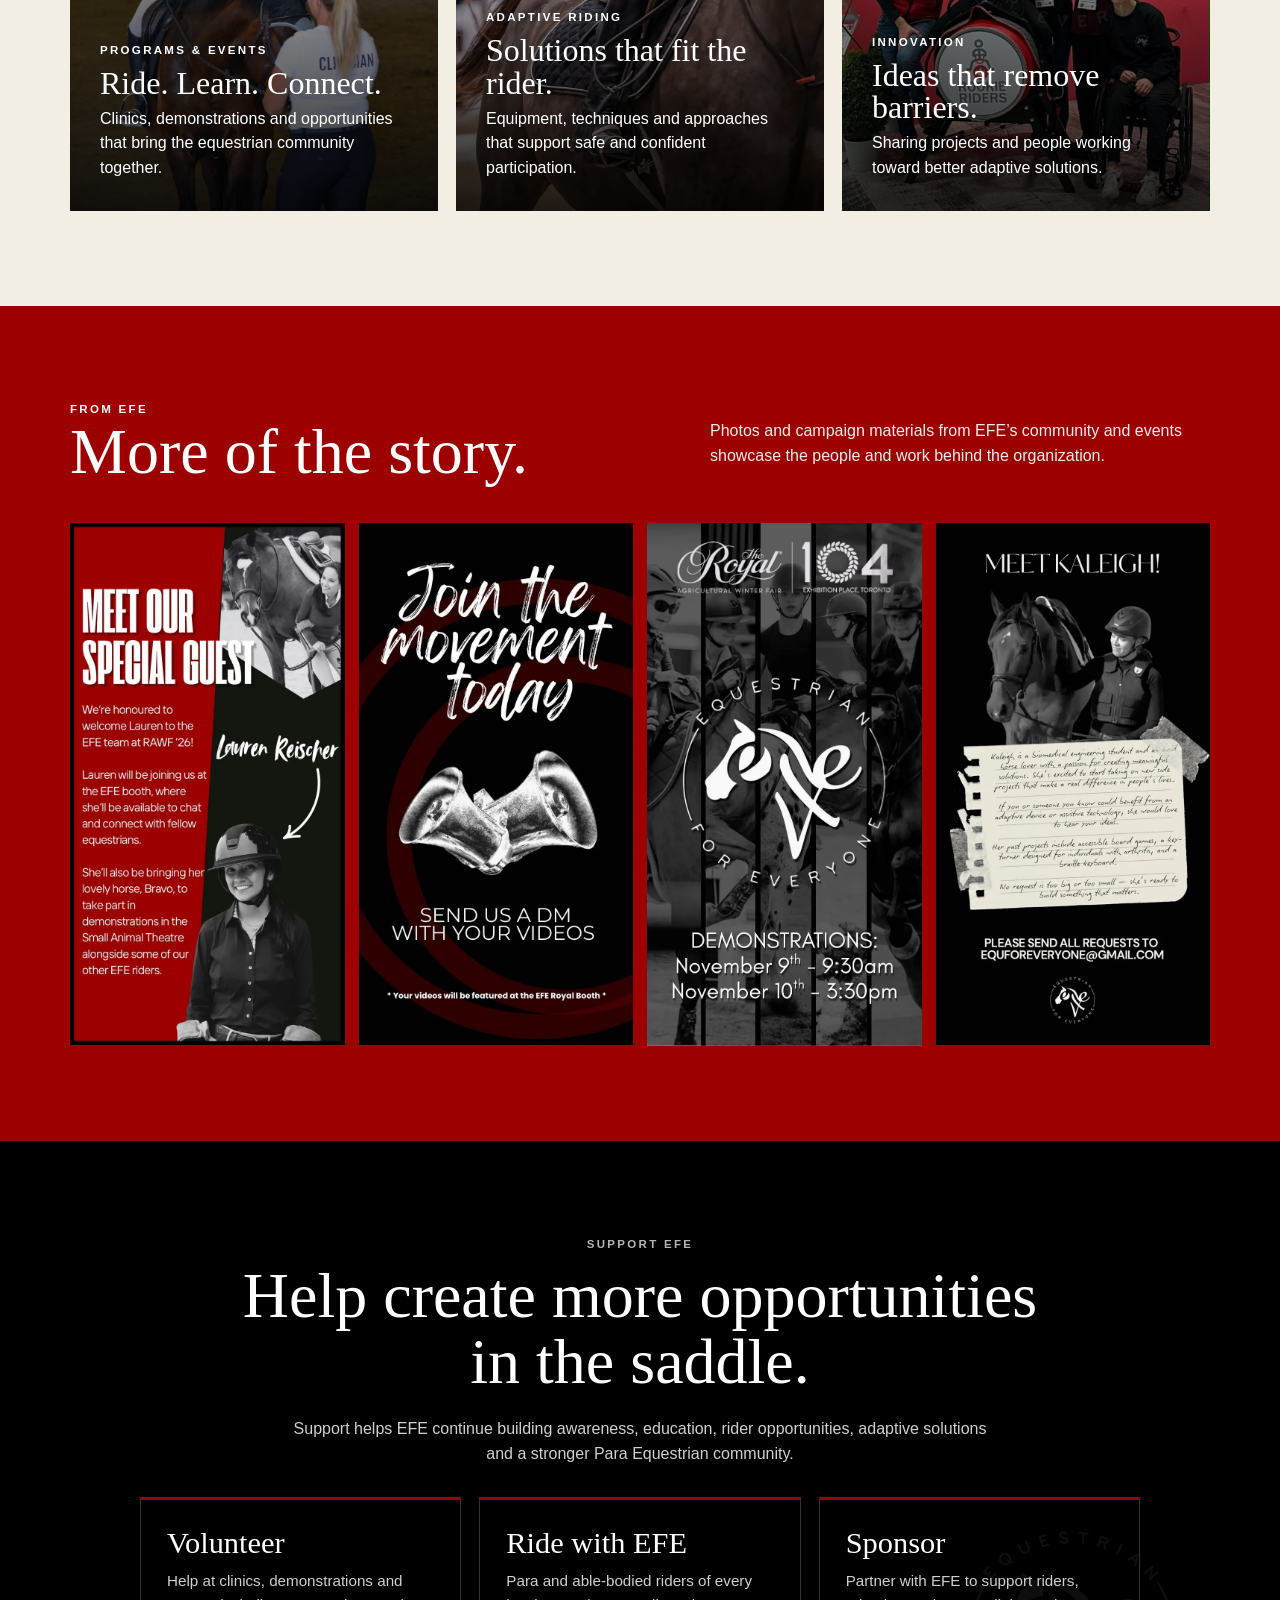
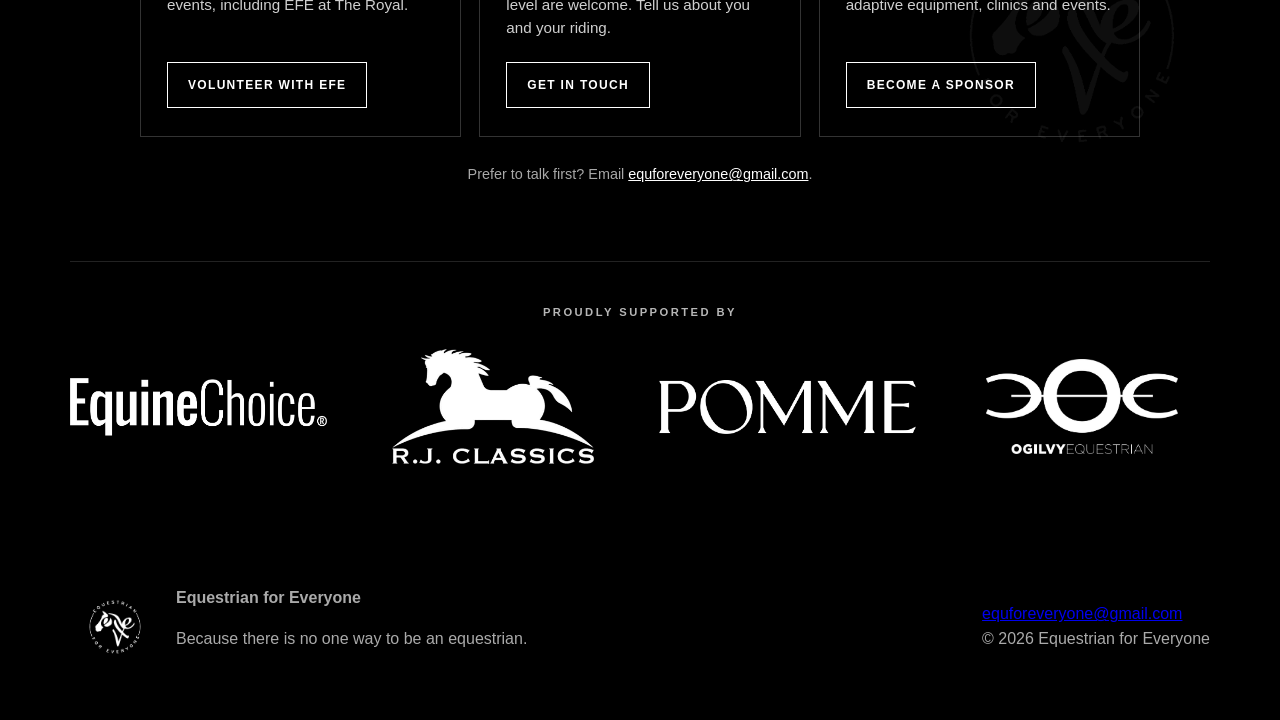
==== commit 0c340050: "2.0 update push" ====
--- a/index.html
+++ b/index.html
@@ -22,7 +22,7 @@
 @media(max-width:400px){.brand{font-size:.86rem;gap:7px;max-width:220px}.brand img{width:44px;height:44px;flex:0 0 auto}.brand small{font-size:.48rem}.wrap{padding-left:20px;padding-right:20px}.hero-img{min-height:430px}.hero-copy{padding:52px 20px}}@media(max-width:560px){.cards,.feature-grid,.fb-grid{grid-template-columns:1fr}.section-head,.footer-grid{display:block}.hero h1{font-size:clamp(2.7rem,14vw,3.45rem)}.card img{width:100%;aspect-ratio:1725/1641;height:auto;max-height:none;object-fit:cover;object-position:center}.watermark:after{width:230px;height:230px;right:14px}}
 .intro-photo{background:#000;padding:18px 0}.intro-photo img{display:block;width:min(1180px,94vw);height:auto;max-height:620px;margin:0 auto;object-fit:contain;object-position:center;background:#000}.community{padding:95px 0;background:#fff}.community-grid{display:grid;grid-template-columns:1fr 1fr;gap:18px;align-items:start}.community-grid figure{margin:0;overflow:hidden;background:#f4efe5;display:flex;align-items:center;justify-content:center}.community-grid img{width:100%;height:100%;object-fit:contain;object-position:center center;display:block}.community-grid .portrait img{object-position:center center}.community-grid .community-group img{object-fit:contain;object-position:center center}.community-grid .wide{grid-column:auto;height:auto}.community-grid figure{min-height:0}.community-grid figure img{height:auto;max-height:620px}@media(max-width:850px){.community-grid{grid-template-columns:1fr}.community-grid .wide{grid-column:auto;height:auto}}
 
-.now{padding:95px 0;background:#fff}.now-grid{display:grid;grid-template-columns:repeat(3,1fr);gap:18px}.now-card{min-height:420px;padding:30px;display:flex;flex-direction:column;justify-content:end;color:#fff;background-size:cover;background-position:center;position:relative;overflow:hidden}.now-card:before{content:"";position:absolute;inset:0;background:linear-gradient(0deg,rgba(0,0,0,.86),rgba(0,0,0,.08))}.now-card>*{position:relative;z-index:1}.now-card span{font-size:.7rem;font-weight:800;letter-spacing:.17em}.now-card h3{font-size:2.15rem;margin:8px 0}.now-card p{margin:0;color:#eee}.royal-now{background-image:url('assets/royal-2026-stage.webp')}.rider-now{background-image:url('assets/rider-stories-new.webp');background-position:center 40%}.adapt-now{background-image:url('assets/adaptive-western.webp');background-position:center 42%}@media(max-width:850px){.now-grid{grid-template-columns:1fr}}.brand,.brand:link,.brand:visited,.brand:hover,.brand:active{color:#fff;text-decoration:none}.brand span{color:#fff;font-weight:700}.brand small{color:#fff} .fb-grid>a{display:block;min-width:0;text-decoration:none}.fb-grid>a img{display:block;width:100%;height:100%;object-fit:contain}.fb-grid>a:focus-visible{outline:3px solid #fff;outline-offset:4px}</style><meta property="og:image" content="https://eqforeveryone.ca/assets/efe-social-thumbnail.png"><meta property="og:image:secure_url" content="https://eqforeveryone.ca/assets/efe-social-thumbnail.png"><meta property="og:image:type" content="image/png"><meta property="og:image:width" content="1200"><meta property="og:image:height" content="1200"><meta name="twitter:card" content="summary_large_image"><meta name="twitter:image" content="https://eqforeveryone.ca/assets/efe-social-thumbnail.png"></head>
+.now{padding:95px 0;background:#fff}.now-grid{display:grid;grid-template-columns:repeat(3,1fr);gap:18px}.now-card{min-height:420px;padding:30px;display:flex;flex-direction:column;justify-content:end;color:#fff;background-size:cover;background-position:center;position:relative;overflow:hidden}.now-card:before{content:"";position:absolute;inset:0;background:linear-gradient(0deg,rgba(0,0,0,.86),rgba(0,0,0,.08))}.now-card>*{position:relative;z-index:1}.now-card span{font-size:.7rem;font-weight:800;letter-spacing:.17em}.now-card h3{font-size:2.15rem;margin:8px 0}.now-card p{margin:0;color:#eee}.royal-now{background-image:url('assets/royal-2026-stage.webp')}.rider-now{background-image:url('assets/rider-stories-new.webp');background-position:center 40%}.adapt-now{background-image:url('assets/adaptive-western.webp');background-position:center 42%}@media(max-width:850px){.now-grid{grid-template-columns:1fr}}.brand,.brand:link,.brand:visited,.brand:hover,.brand:active{color:#fff;text-decoration:none}.brand span{color:#fff;font-weight:700}.brand small{color:#fff} .fb-grid>a{display:block;min-width:0;text-decoration:none}.fb-grid>a img{display:block;width:100%;height:100%;object-fit:contain}.fb-grid>a:focus-visible{outline:3px solid #fff;outline-offset:4px}.ways{display:grid;grid-template-columns:repeat(3,1fr);gap:18px;max-width:1000px;margin:10px auto 0;text-align:left}.way{border:1px solid #333;border-top:3px solid var(--maroon);padding:28px 26px;display:flex;flex-direction:column;align-items:flex-start}.way h3{font-size:1.9rem;color:#fff;margin:0 0 10px}.support .way p{margin:0 0 22px;color:#cfcfcf;font-size:.95rem;flex:1}.support .ways-note{margin:26px auto 0;font-size:.9rem;color:#a8a8a8}.support .ways-note a{color:#fff}.way .btn:hover{background:#fff;color:#000}@media(max-width:850px){.ways{grid-template-columns:1fr}}</style><meta property="og:image" content="https://eqforeveryone.ca/assets/efe-social-thumbnail.png"><meta property="og:image:secure_url" content="https://eqforeveryone.ca/assets/efe-social-thumbnail.png"><meta property="og:image:type" content="image/png"><meta property="og:image:width" content="1200"><meta property="og:image:height" content="1200"><meta name="twitter:card" content="summary_large_image"><meta name="twitter:image" content="https://eqforeveryone.ca/assets/efe-social-thumbnail.png"><link rel="icon" href="/favicon.ico" sizes="any"><link rel="icon" type="image/png" sizes="32x32" href="/assets/favicon-32.png"><link rel="apple-touch-icon" href="/assets/apple-touch-icon.png"><meta name="theme-color" content="#000000"></head>
 <body id="top">
 <nav><div class="wrap navin"><a class="brand" href="/" aria-label="Equestrian for Everyone — back to top"><img src="assets/efe-logo-transparent.png" alt="EFE logo"><span>Equestrian for Everyone<small>by Jenn Crawford</small></span></a><button class="menu-toggle" type="button" aria-label="Open navigation menu" aria-expanded="false" aria-controls="site-links">☰</button><div class="links" id="site-links"><a href="#jenn">Jenn</a><a href="#about">About</a><a href="#riders">Riders</a><a href="#now">Now</a><a href="#royal">The Royal</a><a href="programs.html">Programs</a><a href="coaches.html">Coaches</a><a href="gallery.html">Gallery</a><a href="#support">Support</a></div></div></nav>
 <section class="hero"><div class="hero-copy watermark"><div><div class="eyebrow">Equestrian for Everyone</div><h1>There is no one way<br>to be an equestrian.</h1><p>Creating opportunities, removing barriers and building one equestrian community where riders of all abilities, backgrounds and ages can belong.</p><div class="actions"><a class="btn fill" href="#riders">Meet the Riders</a><a class="btn" href="#about">Discover EFE</a></div></div></div><div class="hero-img" role="img" aria-label="Jenn Crawford riding"></div></section>
@@ -62,7 +62,7 @@
 
 <section class="facebook"><div class="wrap"><div class="section-head"><div><div class="eyebrow">From EFE</div><h2>More of the story.</h2></div><p>Photos and campaign materials from EFE’s community and events showcase the people and work behind the organization.</p></div><div class="fb-grid"><a href="riders/lauren.html" aria-label="Read Lauren Reischer’s bio"><img loading="lazy" decoding="async" src="assets/story-lauren.webp" alt="Meet our special guest Lauren Reischer"></a><a href="https://www.instagram.com/jenncrawford.eq/" target="_blank" rel="noopener noreferrer" aria-label="Visit Jenn Crawford on Instagram"><img loading="lazy" decoding="async" src="assets/story-movement.webp" alt="Join the movement today"></a><a href="programs.html" aria-label="View The Royal show schedule"><img loading="lazy" decoding="async" src="assets/story-royal.webp" alt="EFE at The Royal 2026"></a><a href="mailto:equforeveryone@gmail.com" aria-label="Email Equestrian for Everyone"><img loading="lazy" decoding="async" src="assets/story-kaleigh.webp" alt="Meet Kaleigh"></a></div></div></section>
 
-<section class="support watermark" id="support"><div class="wrap"><div class="eyebrow">Support EFE</div><h2>Help create more opportunities in the saddle.</h2><p>Support helps EFE continue building awareness, education, rider opportunities, adaptive solutions and a stronger Para Equestrian community.</p><a class="btn fill" href="mailto:equforeveryone@gmail.com?subject=Supporting%20Equestrian%20for%20Everyone">Get Involved</a><div class="sponsors"><div class="sponsors-title">Proudly Supported By</div><div class="sponsor-grid"><img loading="lazy" decoding="async" src="assets/sponsor-equinechoice.png" alt="EquineChoice"><img loading="lazy" decoding="async" src="assets/sponsor-rj-classics.png" alt="R.J. Classics"><img loading="lazy" decoding="async" src="assets/sponsor-pomme.png" alt="POMME"><img loading="lazy" decoding="async" src="assets/sponsor-ogilvy.png" alt="Ogilvy Equestrian"></div></div></div></section>
+<section class="support watermark" id="support"><div class="wrap"><div class="eyebrow">Support EFE</div><h2>Help create more opportunities in the saddle.</h2><p>Support helps EFE continue building awareness, education, rider opportunities, adaptive solutions and a stronger Para Equestrian community.</p><div class="ways"><div class="way"><h3>Volunteer</h3><p>Help at clinics, demonstrations and events, including EFE at The Royal.</p><a class="btn light" href="mailto:equforeveryone@gmail.com?subject=Volunteering%20with%20EFE&body=Hi%20EFE%20team%2C%0A%0AI%E2%80%99d%20like%20to%20volunteer.%0A%0AName%3A%0ATown%3A%0AHow%20I%E2%80%99d%20like%20to%20help%3A%0A">Volunteer with EFE</a></div><div class="way"><h3>Ride with EFE</h3><p>Para and able-bodied riders of every level are welcome. Tell us about you and your riding.</p><a class="btn light" href="mailto:equforeveryone@gmail.com?subject=Riding%20with%20EFE&body=Hi%20EFE%20team%2C%0A%0AI%E2%80%99m%20interested%20in%20riding%20with%20EFE.%0A%0AName%3A%0ATown%3A%0AA%20bit%20about%20my%20riding%3A%0A">Get in touch</a></div><div class="way"><h3>Sponsor</h3><p>Partner with EFE to support riders, adaptive equipment, clinics and events.</p><a class="btn light" href="mailto:equforeveryone@gmail.com?subject=Sponsoring%20EFE&body=Hi%20EFE%20team%2C%0A%0AWe%E2%80%99re%20interested%20in%20sponsoring%20Equestrian%20for%20Everyone.%0A%0AName%3A%0AOrganization%3A%0A">Become a sponsor</a></div></div><p class="ways-note">Prefer to talk first? Email <a href="mailto:equforeveryone@gmail.com">equforeveryone@gmail.com</a>.</p><div class="sponsors"><div class="sponsors-title">Proudly Supported By</div><div class="sponsor-grid"><img loading="lazy" decoding="async" src="assets/sponsor-equinechoice.png" alt="EquineChoice"><img loading="lazy" decoding="async" src="assets/sponsor-rj-classics.png" alt="R.J. Classics"><img loading="lazy" decoding="async" src="assets/sponsor-pomme.png" alt="POMME"><img loading="lazy" decoding="async" src="assets/sponsor-ogilvy.png" alt="Ogilvy Equestrian"></div></div></div></section>
 
 <footer><div class="wrap footer-grid"><div class="footer-logo"><img src="assets/efe-logo-transparent.png" alt="EFE logo"><div><strong>Equestrian for Everyone</strong><p>Because there is no one way to be an equestrian.</p></div></div><div><p><a href="mailto:equforeveryone@gmail.com">equforeveryone@gmail.com</a><br>© 2026 Equestrian for Everyone</p></div></div></footer>
 <script>
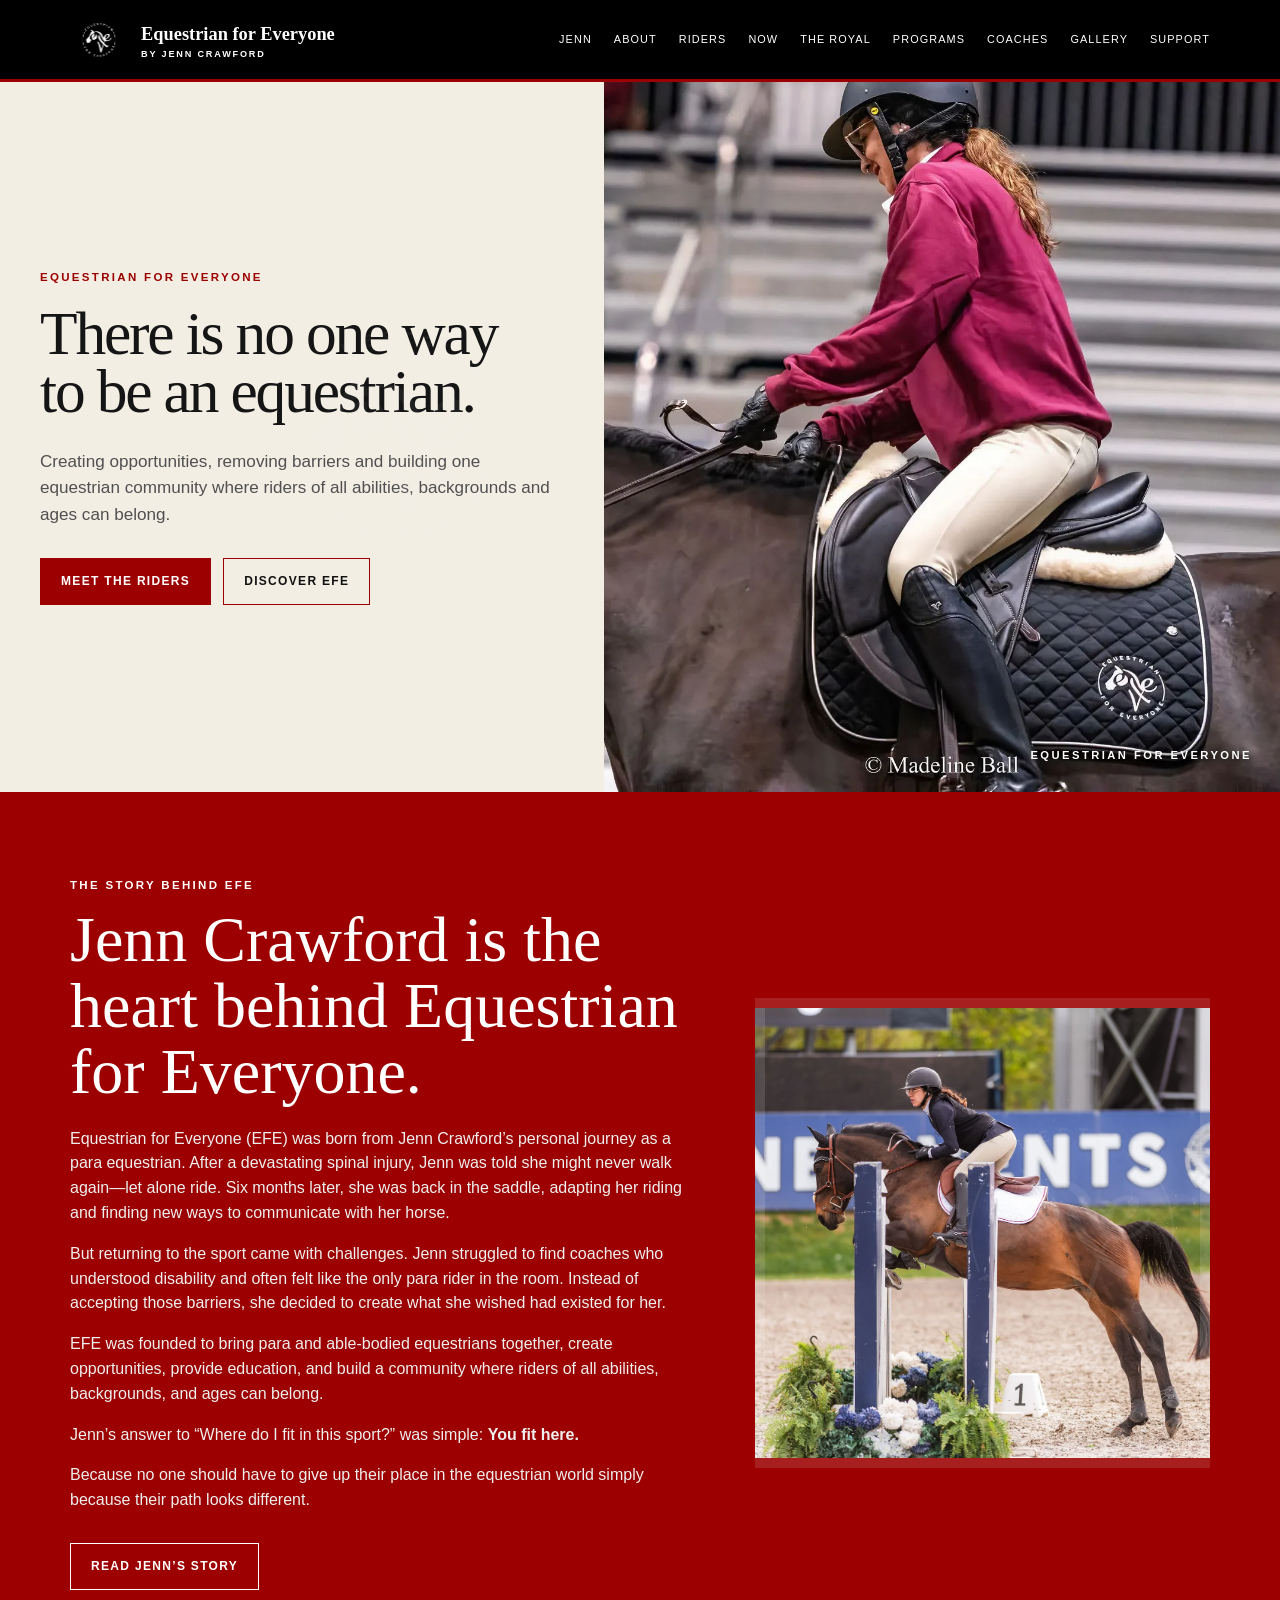
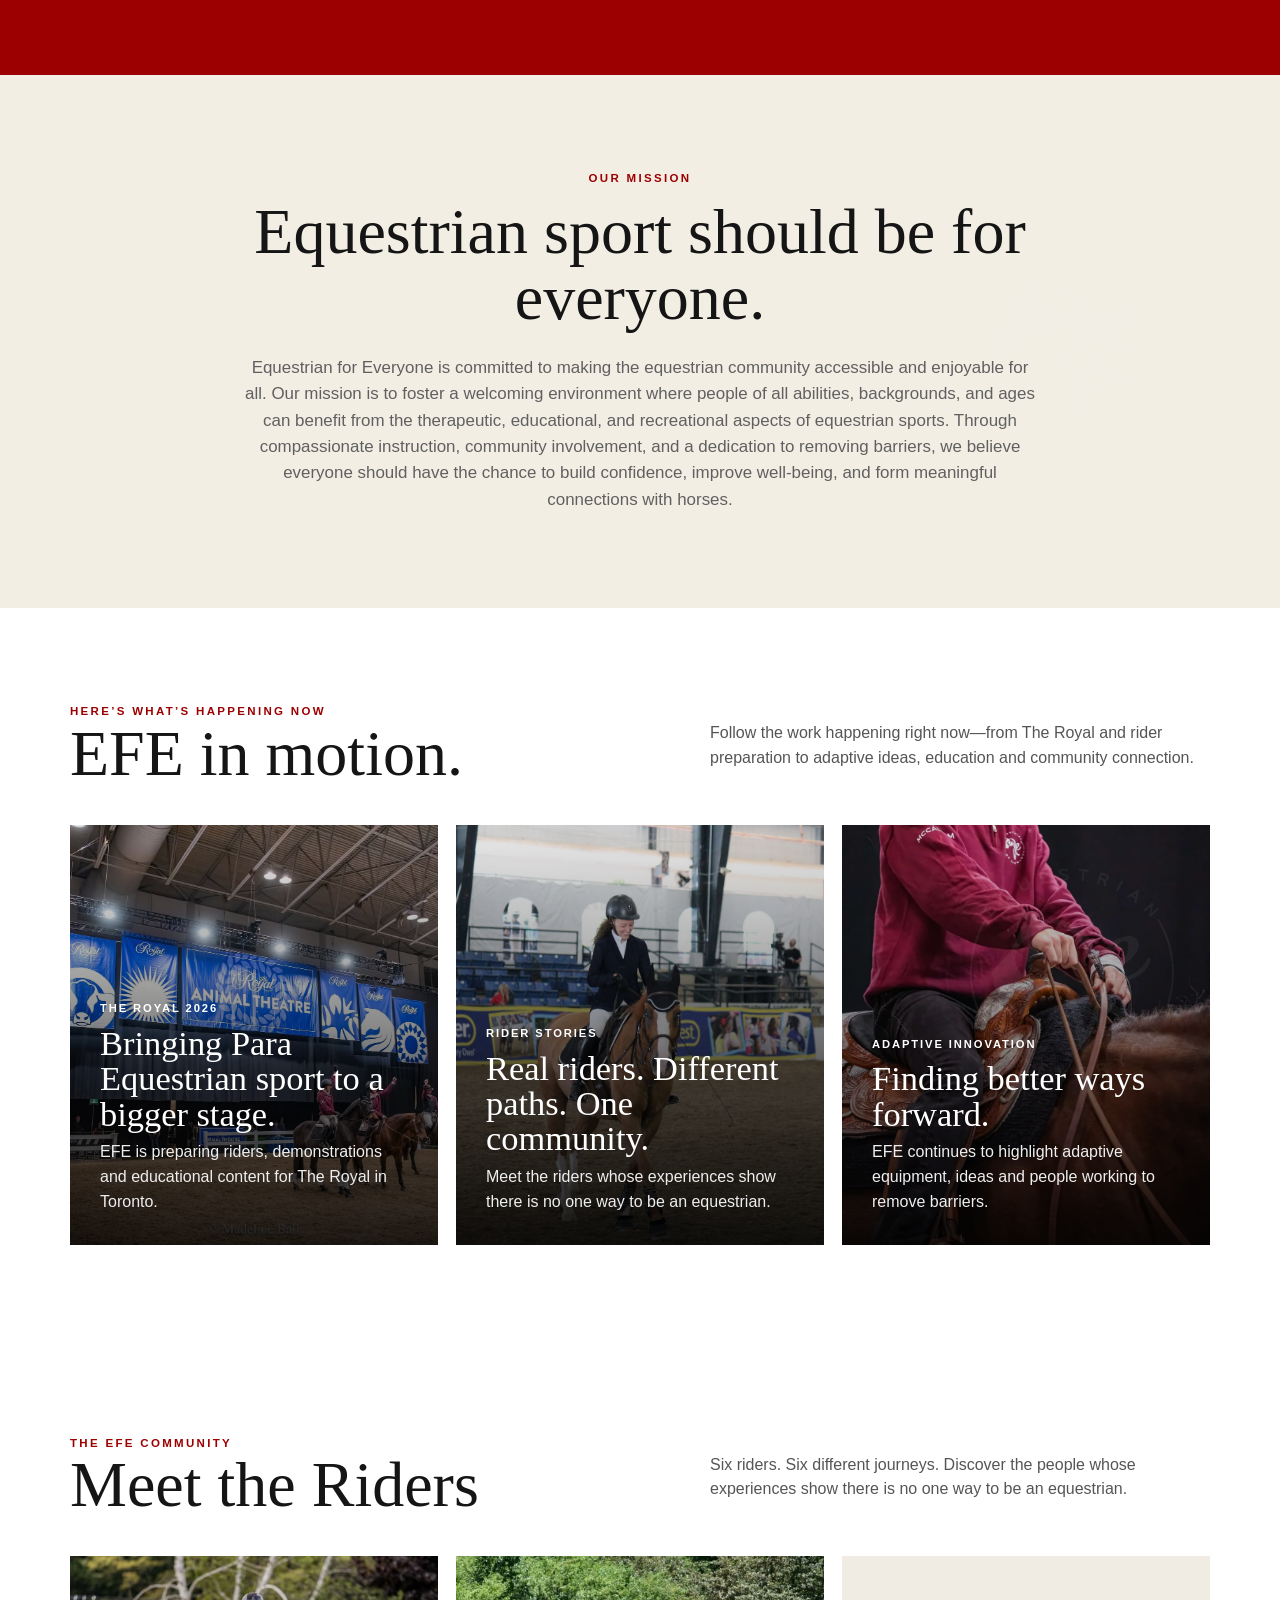
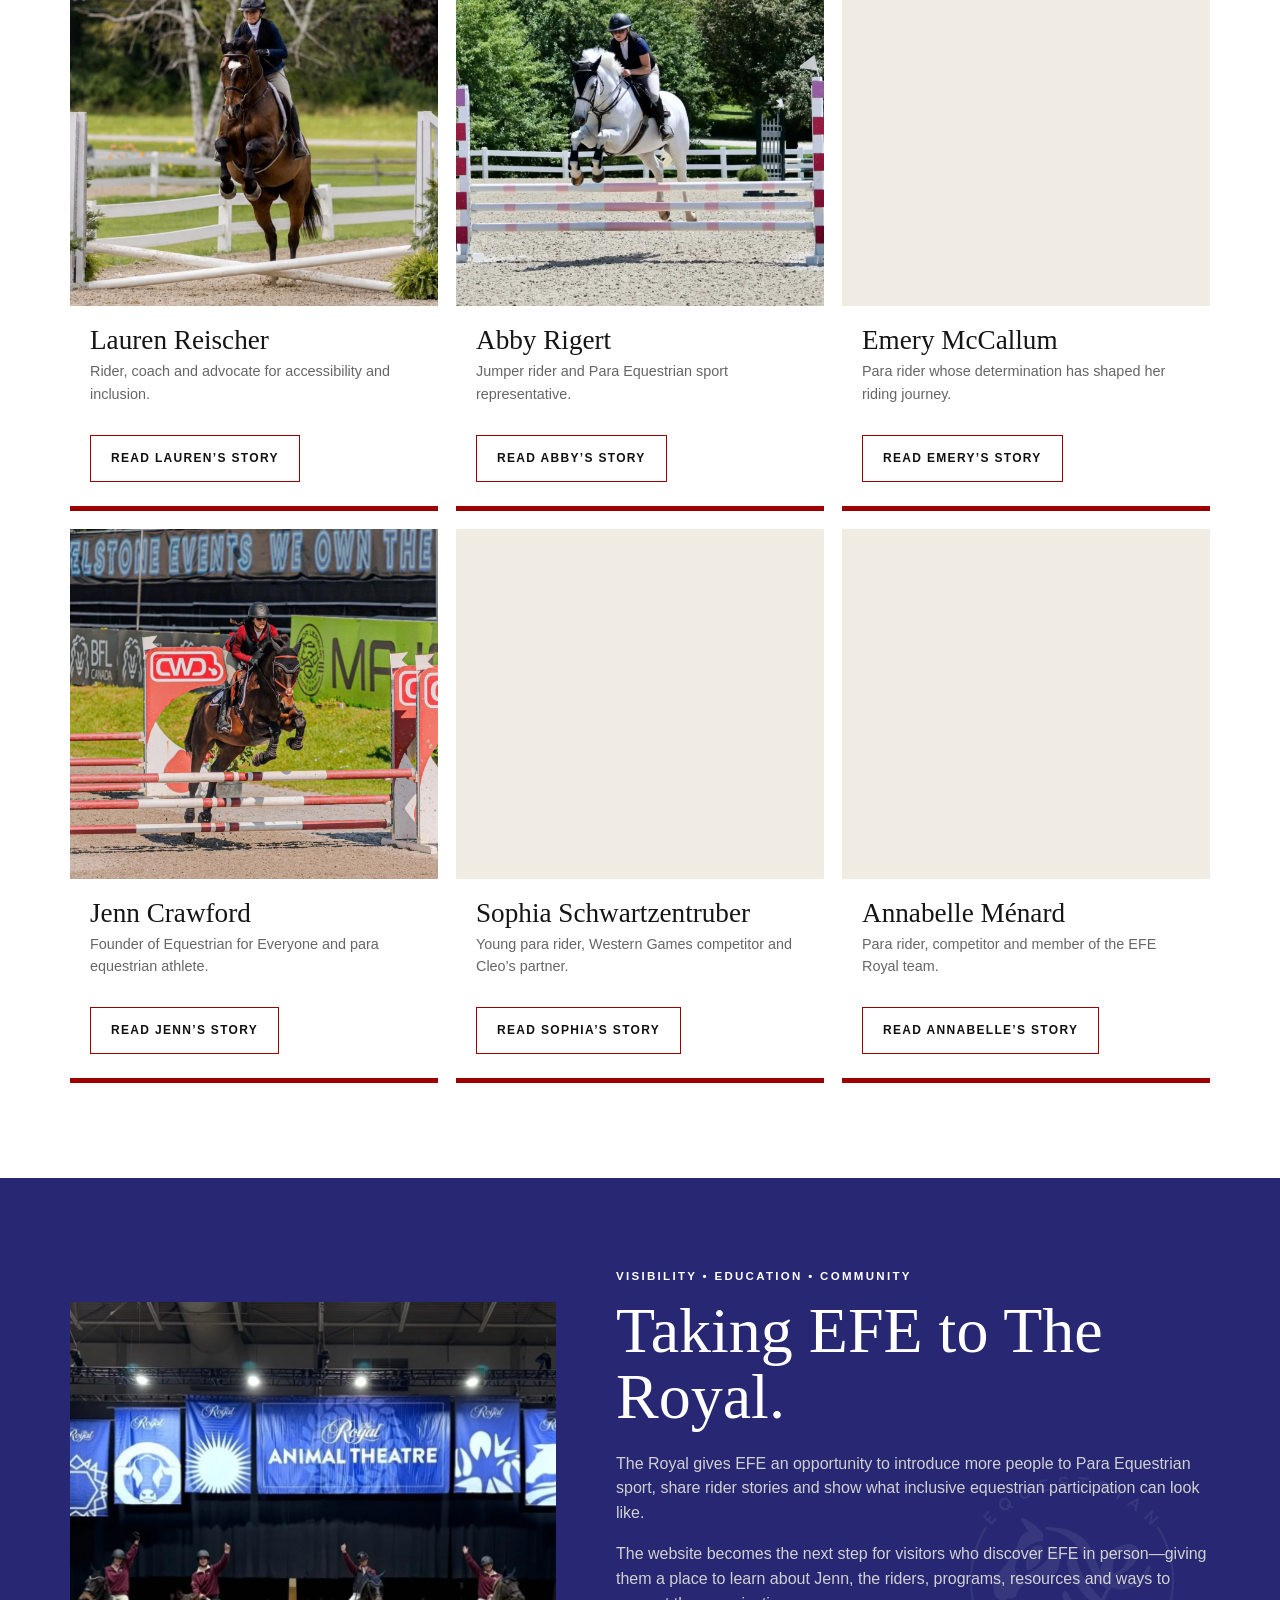
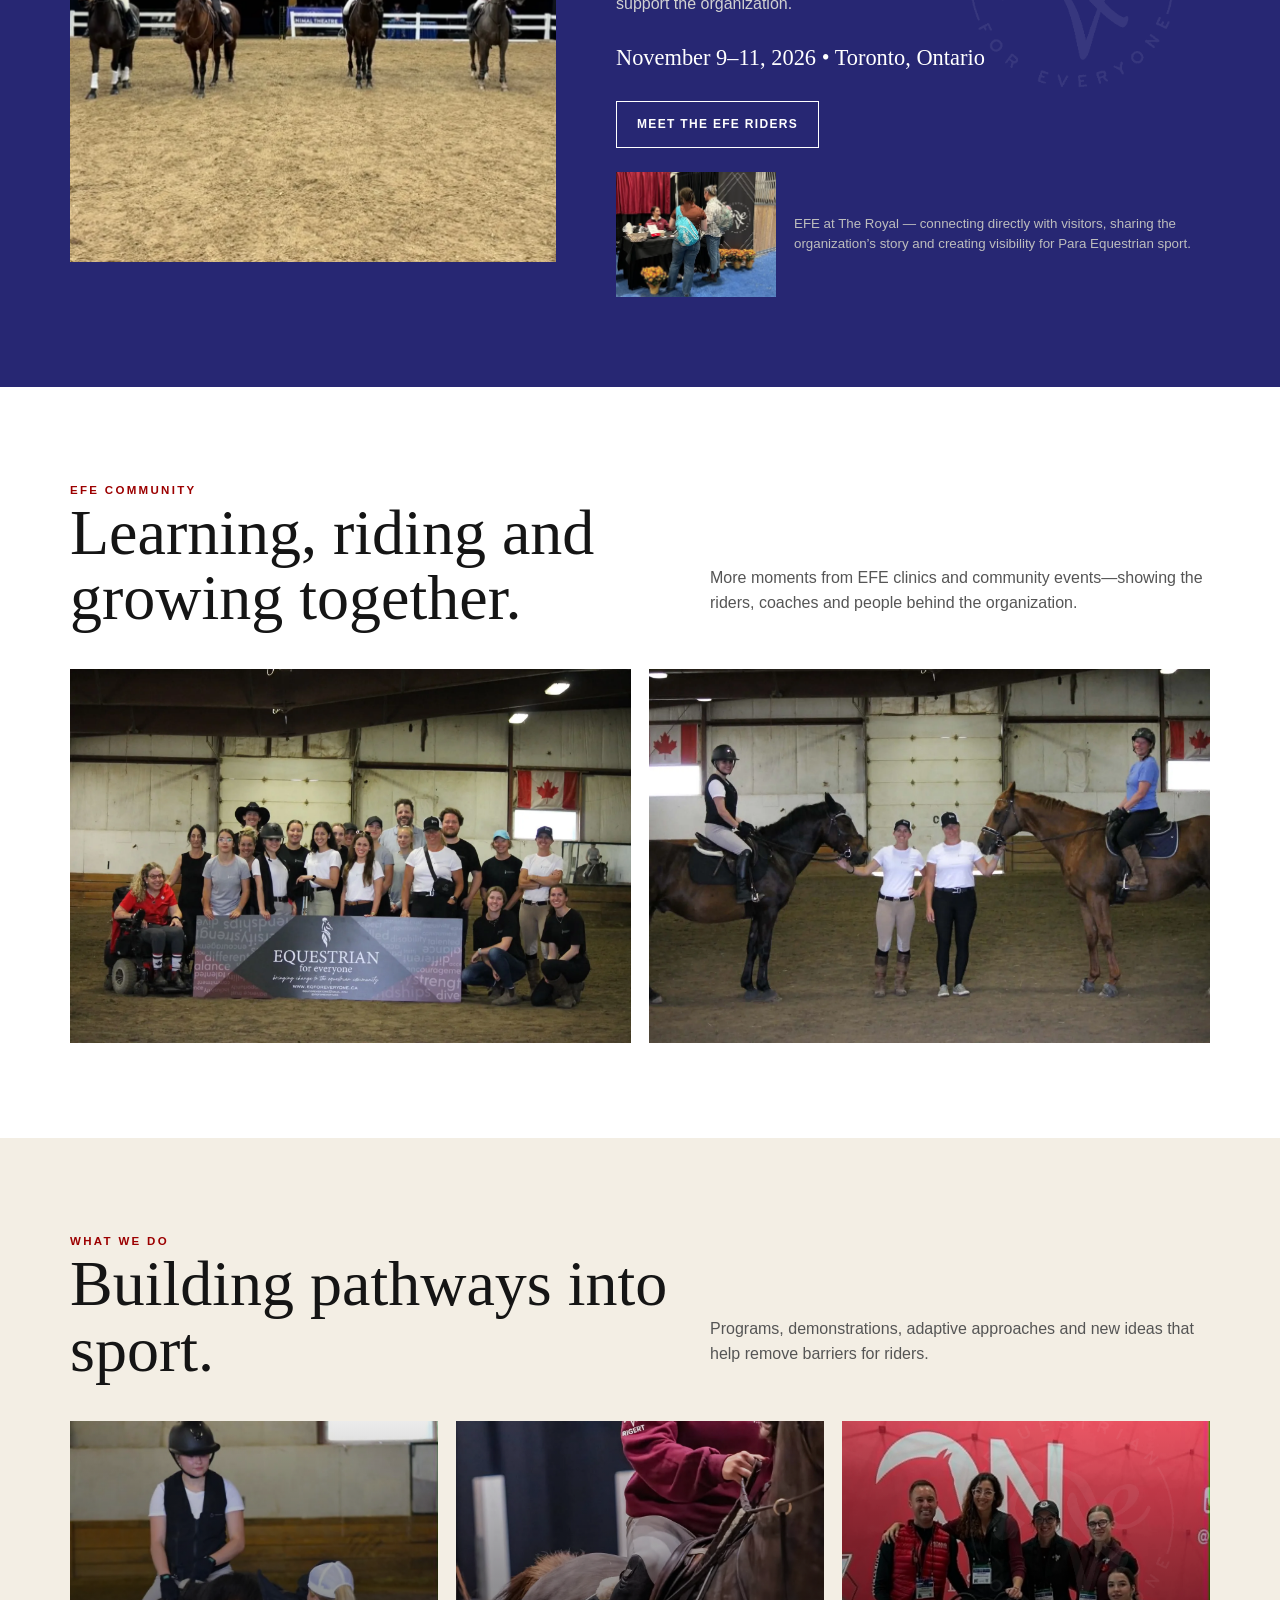
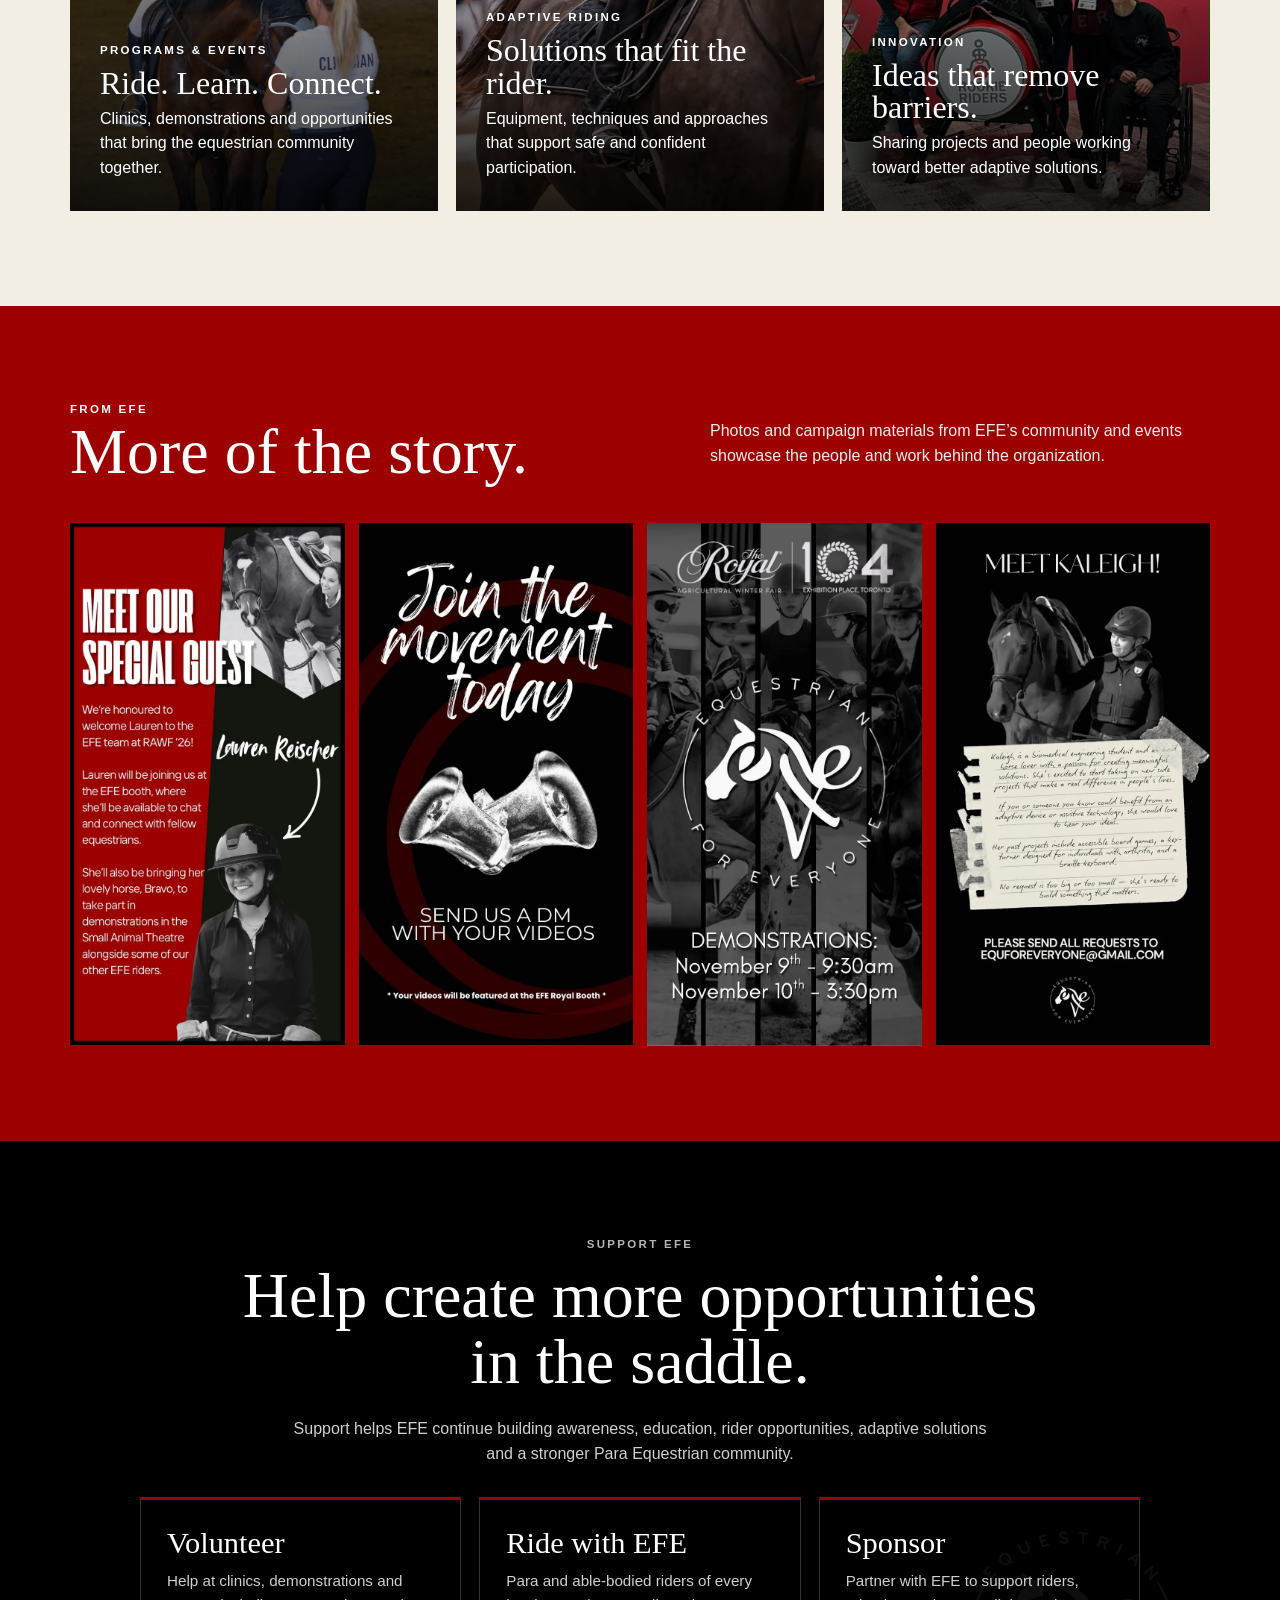
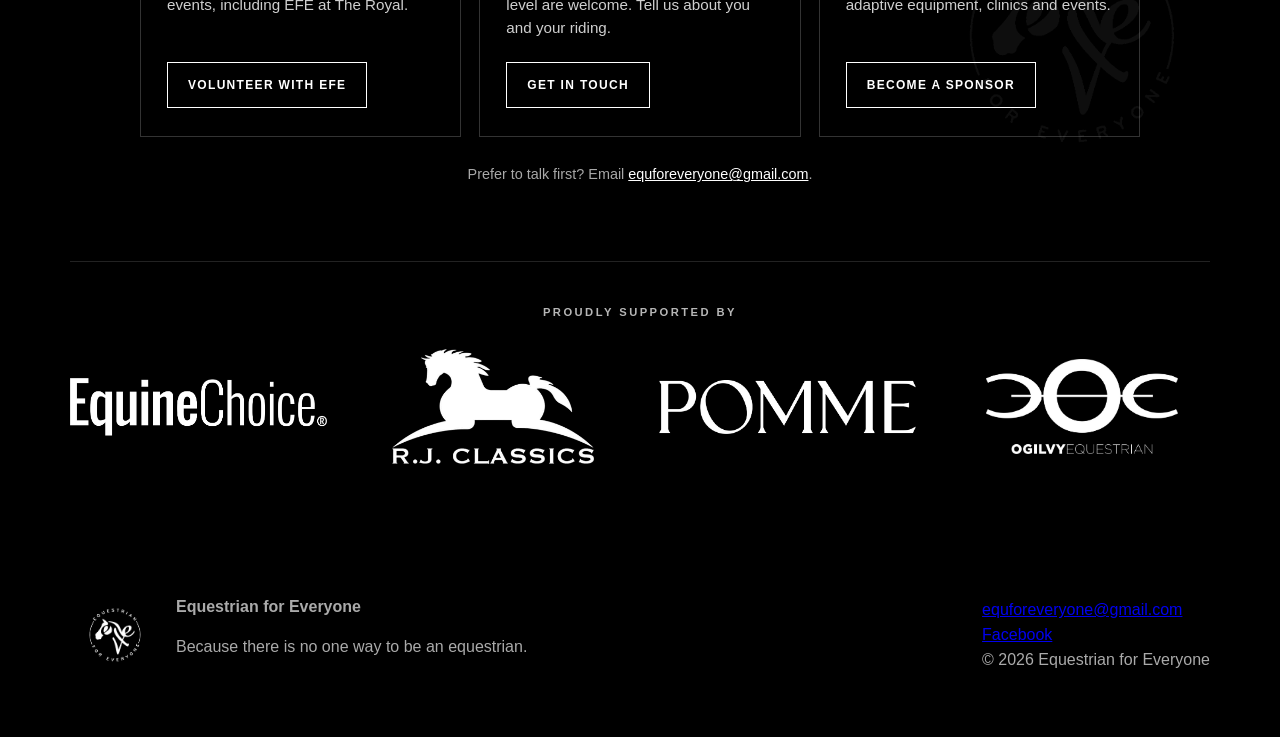
==== commit efdf1afa: "Update index.html" ====
--- a/index.html
+++ b/index.html
@@ -64,7 +64,7 @@
 
 <section class="support watermark" id="support"><div class="wrap"><div class="eyebrow">Support EFE</div><h2>Help create more opportunities in the saddle.</h2><p>Support helps EFE continue building awareness, education, rider opportunities, adaptive solutions and a stronger Para Equestrian community.</p><div class="ways"><div class="way"><h3>Volunteer</h3><p>Help at clinics, demonstrations and events, including EFE at The Royal.</p><a class="btn light" href="mailto:equforeveryone@gmail.com?subject=Volunteering%20with%20EFE&body=Hi%20EFE%20team%2C%0A%0AI%E2%80%99d%20like%20to%20volunteer.%0A%0AName%3A%0ATown%3A%0AHow%20I%E2%80%99d%20like%20to%20help%3A%0A">Volunteer with EFE</a></div><div class="way"><h3>Ride with EFE</h3><p>Para and able-bodied riders of every level are welcome. Tell us about you and your riding.</p><a class="btn light" href="mailto:equforeveryone@gmail.com?subject=Riding%20with%20EFE&body=Hi%20EFE%20team%2C%0A%0AI%E2%80%99m%20interested%20in%20riding%20with%20EFE.%0A%0AName%3A%0ATown%3A%0AA%20bit%20about%20my%20riding%3A%0A">Get in touch</a></div><div class="way"><h3>Sponsor</h3><p>Partner with EFE to support riders, adaptive equipment, clinics and events.</p><a class="btn light" href="mailto:equforeveryone@gmail.com?subject=Sponsoring%20EFE&body=Hi%20EFE%20team%2C%0A%0AWe%E2%80%99re%20interested%20in%20sponsoring%20Equestrian%20for%20Everyone.%0A%0AName%3A%0AOrganization%3A%0A">Become a sponsor</a></div></div><p class="ways-note">Prefer to talk first? Email <a href="mailto:equforeveryone@gmail.com">equforeveryone@gmail.com</a>.</p><div class="sponsors"><div class="sponsors-title">Proudly Supported By</div><div class="sponsor-grid"><img loading="lazy" decoding="async" src="assets/sponsor-equinechoice.png" alt="EquineChoice"><img loading="lazy" decoding="async" src="assets/sponsor-rj-classics.png" alt="R.J. Classics"><img loading="lazy" decoding="async" src="assets/sponsor-pomme.png" alt="POMME"><img loading="lazy" decoding="async" src="assets/sponsor-ogilvy.png" alt="Ogilvy Equestrian"></div></div></div></section>
 
-<footer><div class="wrap footer-grid"><div class="footer-logo"><img src="assets/efe-logo-transparent.png" alt="EFE logo"><div><strong>Equestrian for Everyone</strong><p>Because there is no one way to be an equestrian.</p></div></div><div><p><a href="mailto:equforeveryone@gmail.com">equforeveryone@gmail.com</a><br>© 2026 Equestrian for Everyone</p></div></div></footer>
+<footer><div class="wrap footer-grid"><div class="footer-logo"><img src="assets/efe-logo-transparent.png" alt="EFE logo"><div><strong>Equestrian for Everyone</strong><p>Because there is no one way to be an equestrian.</p></div></div><div><p><a href="mailto:equforeveryone@gmail.com">equforeveryone@gmail.com</a><br><a href="https://www.facebook.com/equestrianforeveryone" target="_blank" rel="noopener noreferrer">Facebook</a><br>© 2026 Equestrian for Everyone</p></div></div></footer>
 <script>
 const menuButton=document.querySelector('.menu-toggle');
 const siteLinks=document.querySelector('.links');
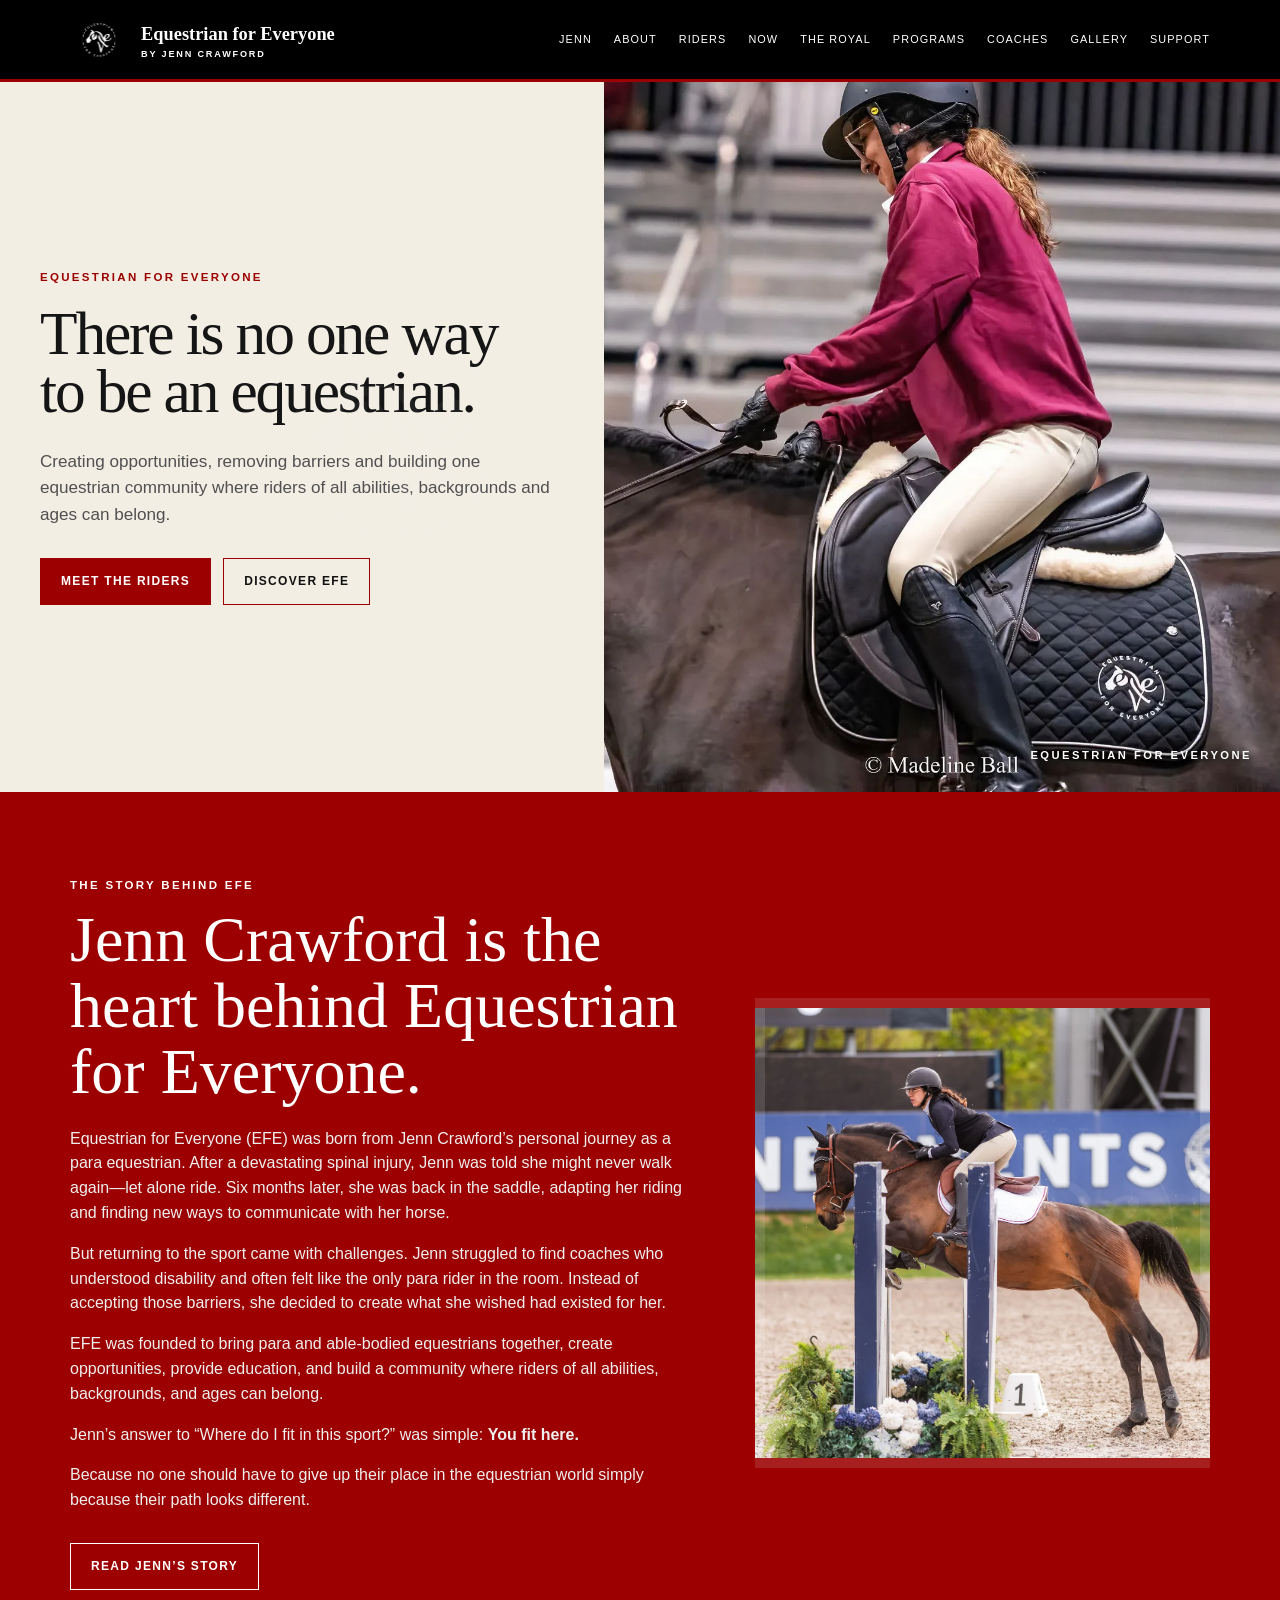
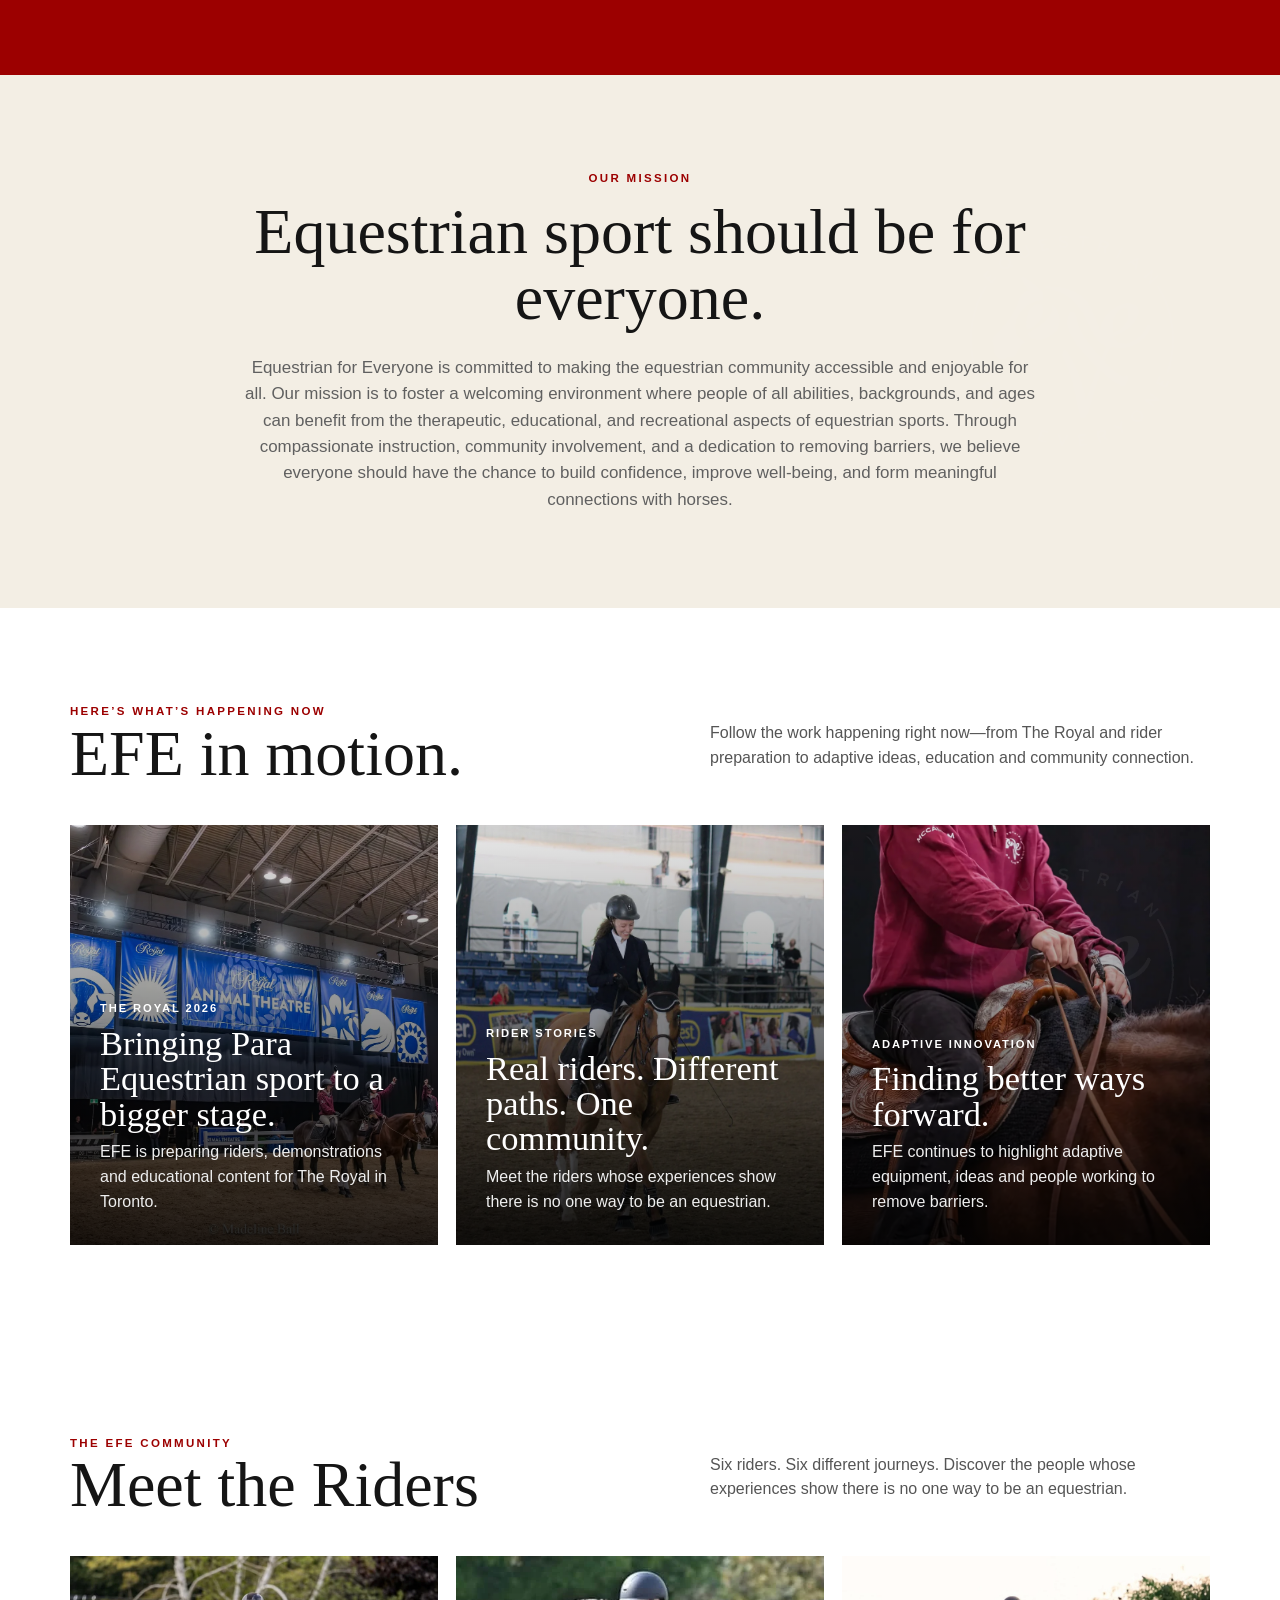
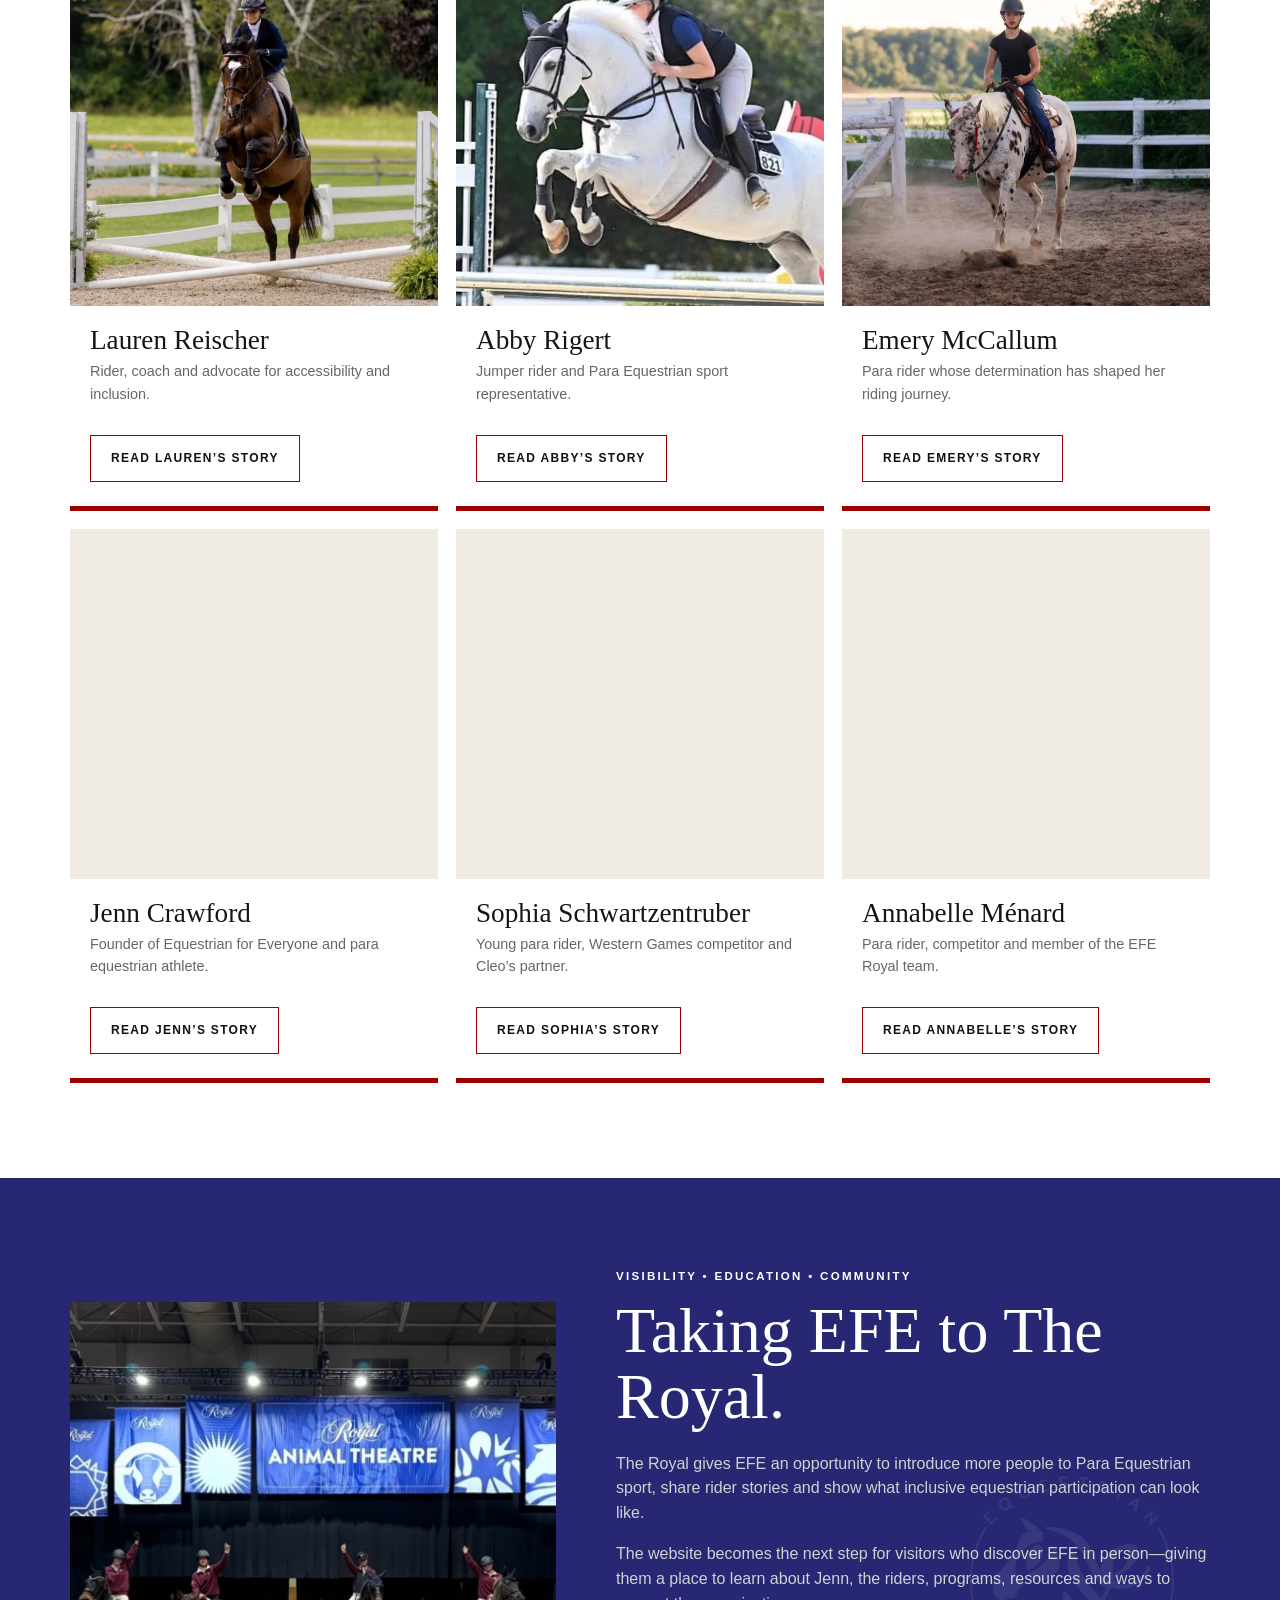
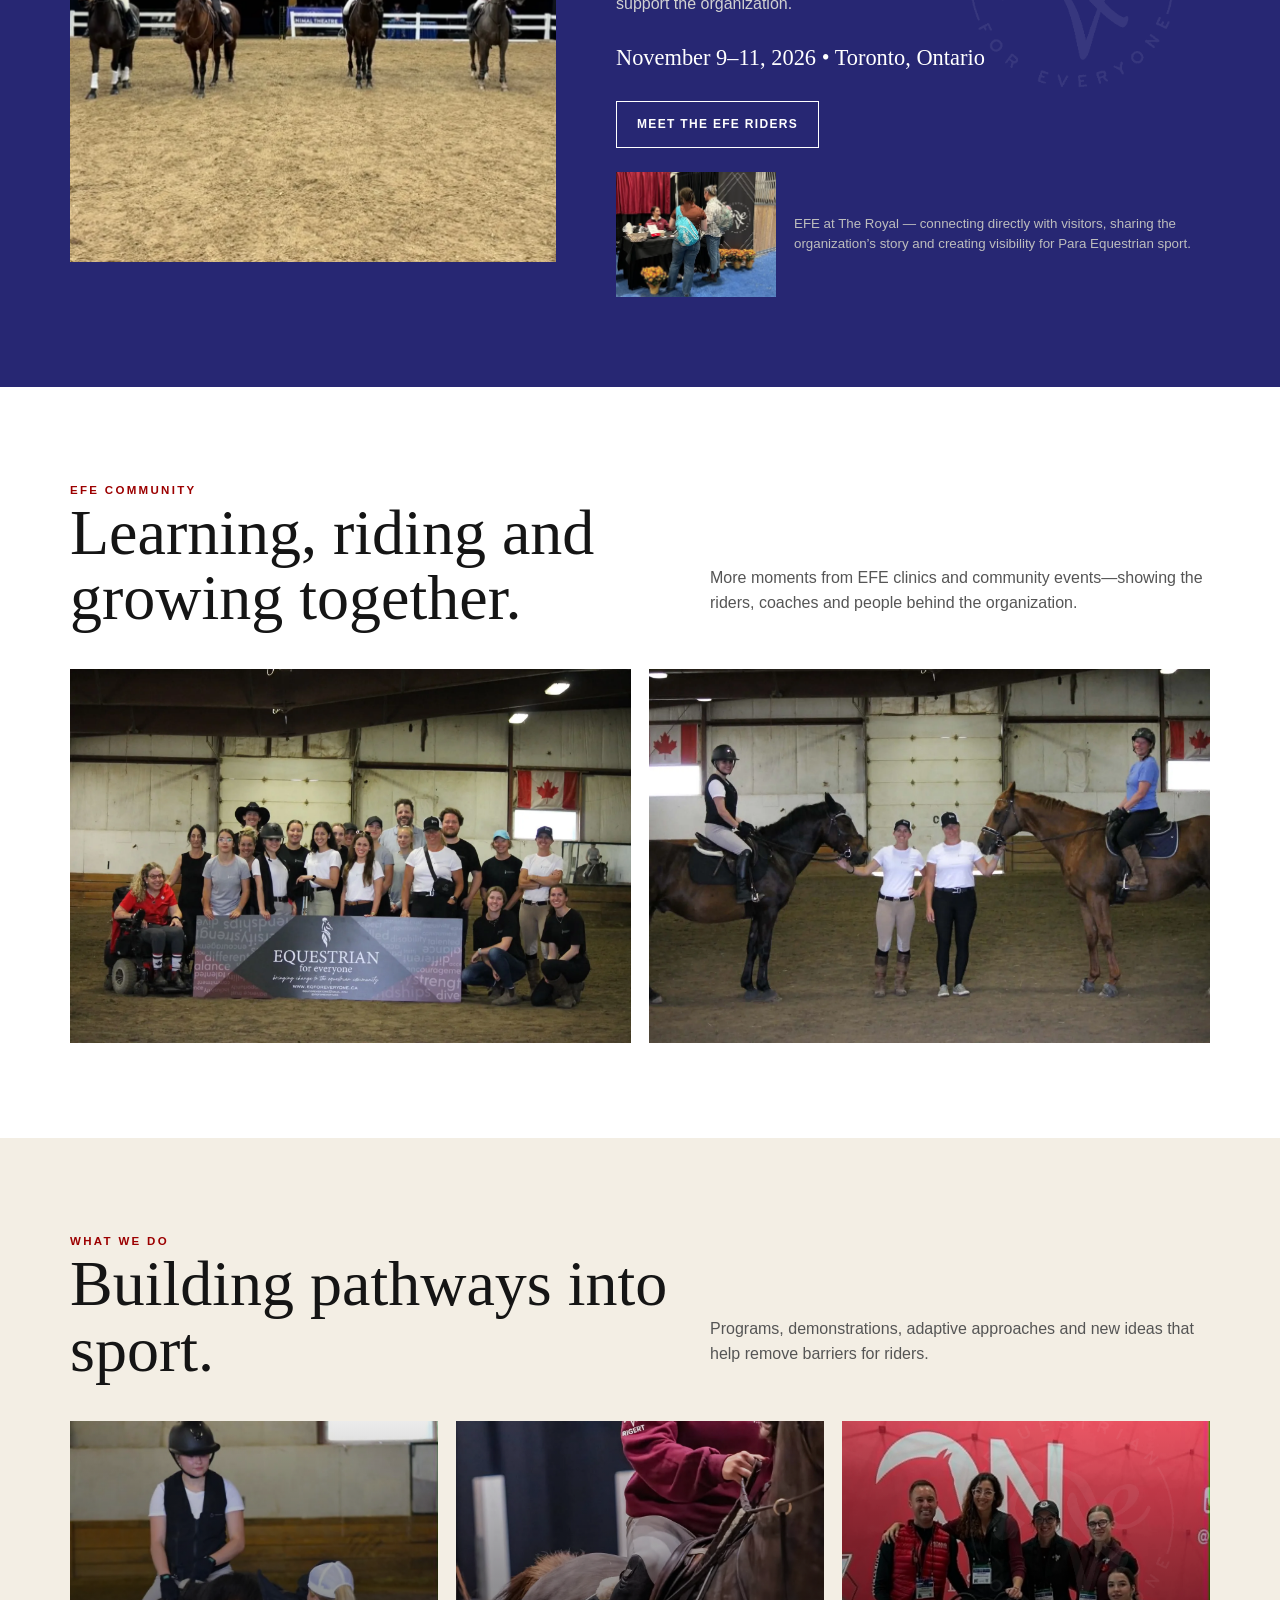
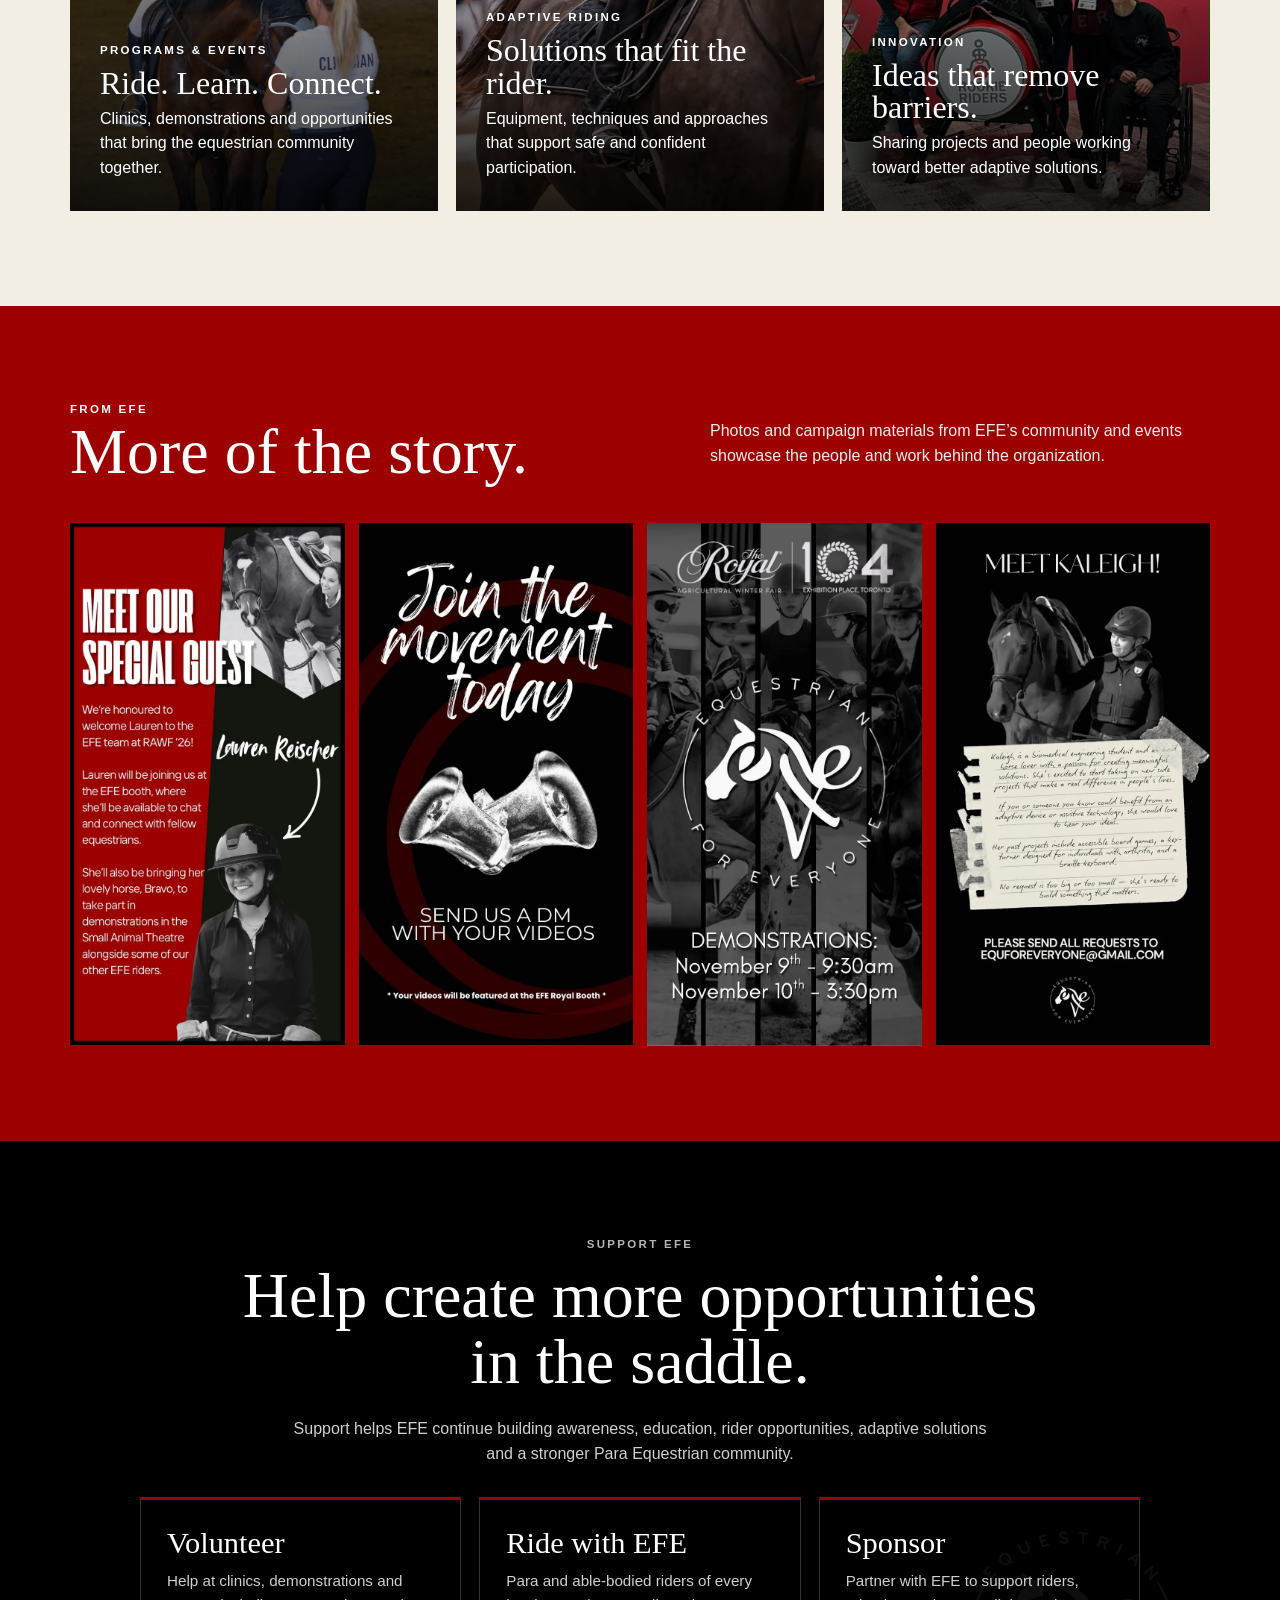
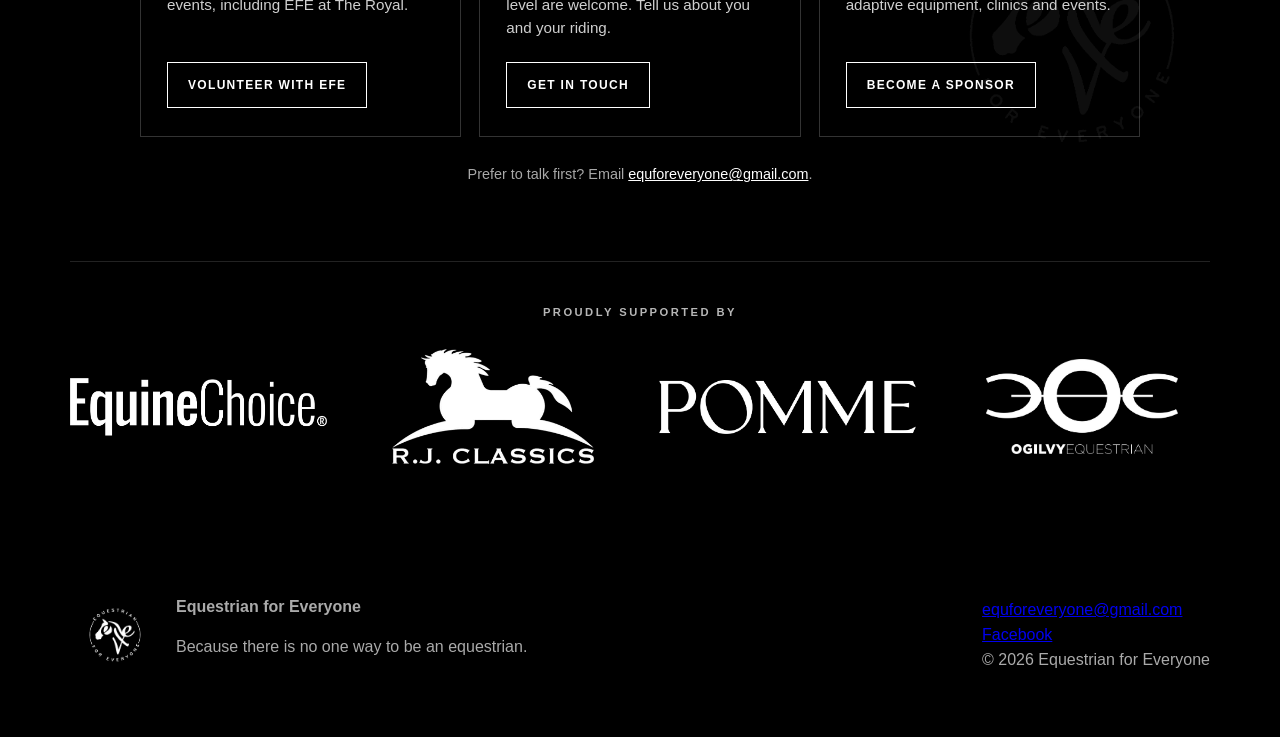
==== commit 68b89333: "abby" ====
--- a/index.html
+++ b/index.html
@@ -47,7 +47,7 @@
 </section>
 <section class="riders" id="riders"><div class="wrap"><div class="section-head"><div><div class="eyebrow">The EFE Community</div><h2>Meet the Riders</h2></div><p>Six riders. Six different journeys. Discover the people whose experiences show there is no one way to be an equestrian.</p></div><div class="cards">
 <div class="card"><a href="riders/lauren.html"><img loading="lazy" decoding="async" src="assets/lauren-main.webp" alt="Lauren Reischer riding"></a><div class="txt"><h3>Lauren Reischer</h3><p>Rider, coach and advocate for accessibility and inclusion.</p><div class="actions"><a class="btn" href="riders/lauren.html">Read Lauren’s Story</a></div></div></div>
-<div class="card"><a href="riders/abby.html"><img loading="lazy" decoding="async" src="assets/emery-main.webp" alt="Abby Rigert show jumping"></a><div class="txt"><h3>Abby Rigert</h3><p>Jumper rider and Para Equestrian sport representative.</p><div class="actions"><a class="btn" href="riders/abby.html">Read Abby’s Story</a></div></div></div>
+<div class="card"><a href="riders/abby.html"><img loading="lazy" decoding="async" src="assets/abby-main-new.webp" alt="Abby Rigert show jumping"></a><div class="txt"><h3>Abby Rigert</h3><p>Jumper rider and Para Equestrian sport representative.</p><div class="actions"><a class="btn" href="riders/abby.html">Read Abby’s Story</a></div></div></div>
 <div class="card"><a href="riders/emery.html"><img loading="lazy" decoding="async" src="assets/abby-main.webp" alt="Emery McCallum riding"></a><div class="txt"><h3>Emery McCallum</h3><p>Para rider whose determination has shaped her riding journey.</p><div class="actions"><a class="btn" href="riders/emery.html">Read Emery’s Story</a></div></div></div>
 <div class="card"><a href="riders/jenn.html"><img loading="lazy" decoding="async" src="assets/jenn-main.webp" alt="Jenn Crawford show jumping"></a><div class="txt"><h3>Jenn Crawford</h3><p>Founder of Equestrian for Everyone and para equestrian athlete.</p><div class="actions"><a class="btn" href="riders/jenn.html">Read Jenn’s Story</a></div></div></div>
 <div class="card"><a href="riders/sophia.html"><img loading="lazy" decoding="async" src="assets/sophia-main.webp" alt="Sophia Schwartzentruber riding"></a><div class="txt"><h3>Sophia Schwartzentruber</h3><p>Young para rider, Western Games competitor and Cleo’s partner.</p><div class="actions"><a class="btn" href="riders/sophia.html">Read Sophia’s Story</a></div></div></div>
@@ -62,7 +62,7 @@
 
 <section class="facebook"><div class="wrap"><div class="section-head"><div><div class="eyebrow">From EFE</div><h2>More of the story.</h2></div><p>Photos and campaign materials from EFE’s community and events showcase the people and work behind the organization.</p></div><div class="fb-grid"><a href="riders/lauren.html" aria-label="Read Lauren Reischer’s bio"><img loading="lazy" decoding="async" src="assets/story-lauren.webp" alt="Meet our special guest Lauren Reischer"></a><a href="https://www.instagram.com/jenncrawford.eq/" target="_blank" rel="noopener noreferrer" aria-label="Visit Jenn Crawford on Instagram"><img loading="lazy" decoding="async" src="assets/story-movement.webp" alt="Join the movement today"></a><a href="programs.html" aria-label="View The Royal show schedule"><img loading="lazy" decoding="async" src="assets/story-royal.webp" alt="EFE at The Royal 2026"></a><a href="mailto:equforeveryone@gmail.com" aria-label="Email Equestrian for Everyone"><img loading="lazy" decoding="async" src="assets/story-kaleigh.webp" alt="Meet Kaleigh"></a></div></div></section>
 
-<section class="support watermark" id="support"><div class="wrap"><div class="eyebrow">Support EFE</div><h2>Help create more opportunities in the saddle.</h2><p>Support helps EFE continue building awareness, education, rider opportunities, adaptive solutions and a stronger Para Equestrian community.</p><div class="ways"><div class="way"><h3>Volunteer</h3><p>Help at clinics, demonstrations and events, including EFE at The Royal.</p><a class="btn light" href="mailto:equforeveryone@gmail.com?subject=Volunteering%20with%20EFE&body=Hi%20EFE%20team%2C%0A%0AI%E2%80%99d%20like%20to%20volunteer.%0A%0AName%3A%0ATown%3A%0AHow%20I%E2%80%99d%20like%20to%20help%3A%0A">Volunteer with EFE</a></div><div class="way"><h3>Ride with EFE</h3><p>Para and able-bodied riders of every level are welcome. Tell us about you and your riding.</p><a class="btn light" href="mailto:equforeveryone@gmail.com?subject=Riding%20with%20EFE&body=Hi%20EFE%20team%2C%0A%0AI%E2%80%99m%20interested%20in%20riding%20with%20EFE.%0A%0AName%3A%0ATown%3A%0AA%20bit%20about%20my%20riding%3A%0A">Get in touch</a></div><div class="way"><h3>Sponsor</h3><p>Partner with EFE to support riders, adaptive equipment, clinics and events.</p><a class="btn light" href="mailto:equforeveryone@gmail.com?subject=Sponsoring%20EFE&body=Hi%20EFE%20team%2C%0A%0AWe%E2%80%99re%20interested%20in%20sponsoring%20Equestrian%20for%20Everyone.%0A%0AName%3A%0AOrganization%3A%0A">Become a sponsor</a></div></div><p class="ways-note">Prefer to talk first? Email <a href="mailto:equforeveryone@gmail.com">equforeveryone@gmail.com</a>.</p><div class="sponsors"><div class="sponsors-title">Proudly Supported By</div><div class="sponsor-grid"><img loading="lazy" decoding="async" src="assets/sponsor-equinechoice.png" alt="EquineChoice"><img loading="lazy" decoding="async" src="assets/sponsor-rj-classics.png" alt="R.J. Classics"><img loading="lazy" decoding="async" src="assets/sponsor-pomme.png" alt="POMME"><img loading="lazy" decoding="async" src="assets/sponsor-ogilvy.png" alt="Ogilvy Equestrian"></div></div></div></section>
+<section class="support watermark" id="support"><div class="wrap"><div class="eyebrow">Support EFE</div><h2>Help create more opportunities in the saddle.</h2><p>Support helps EFE continue building awareness, education, rider opportunities, adaptive solutions and a stronger Para Equestrian community.</p><div class="ways"><div class="way"><h3>Volunteer</h3><p>Help at clinics, demonstrations and events, including EFE at The Royal.</p><a class="btn light" href="mailto:equforeveryone@gmail.com?subject=Volunteering%20with%20EFE&body=Hi%20EFE%20team%2C%0A%0AI%E2%80%99d%20like%20to%20volunteer.%0A%0AName%3A%0ATown%3A%0AHow%20I%E2%80%99d%20like%20to%20help%3A%0A">Volunteer with EFE</a></div><div class="way"><h3>Ride with EFE</h3><p>Para and able-bodied riders of every level are welcome. Tell us about you and your riding.</p><a class="btn light" href="mailto:equforeveryone@gmail.com?subject=Riding%20with%20EFE&body=Hi%20EFE%20team%2C%0A%0AI%E2%80%99m%20interested%20in%20riding%20with%20EFE.%0A%0AName%3A%0ATown%3A%0AA%20bit%20about%20my%20riding%3A%0A">Get in touch</a></div><div class="way"><h3>Sponsor</h3><p>Partner with EFE to support riders, adaptive equipment, clinics and events.</p><a class="btn light" href="mailto:marketing@eqforeveryone.ca?subject=Sponsoring%20EFE&body=Hi%20EFE%20team%2C%0A%0AWe%E2%80%99re%20interested%20in%20sponsoring%20Equestrian%20for%20Everyone.%0A%0AName%3A%0AOrganization%3A%0A">Become a sponsor</a></div></div><p class="ways-note">Prefer to talk first? Email <a href="mailto:equforeveryone@gmail.com">equforeveryone@gmail.com</a>.</p><div class="sponsors"><div class="sponsors-title">Proudly Supported By</div><div class="sponsor-grid"><img loading="lazy" decoding="async" src="assets/sponsor-equinechoice.png" alt="EquineChoice"><img loading="lazy" decoding="async" src="assets/sponsor-rj-classics.png" alt="R.J. Classics"><img loading="lazy" decoding="async" src="assets/sponsor-pomme.png" alt="POMME"><img loading="lazy" decoding="async" src="assets/sponsor-ogilvy.png" alt="Ogilvy Equestrian"></div></div></div></section>
 
 <footer><div class="wrap footer-grid"><div class="footer-logo"><img src="assets/efe-logo-transparent.png" alt="EFE logo"><div><strong>Equestrian for Everyone</strong><p>Because there is no one way to be an equestrian.</p></div></div><div><p><a href="mailto:equforeveryone@gmail.com">equforeveryone@gmail.com</a><br><a href="https://www.facebook.com/equestrianforeveryone" target="_blank" rel="noopener noreferrer">Facebook</a><br>© 2026 Equestrian for Everyone</p></div></div></footer>
 <script>
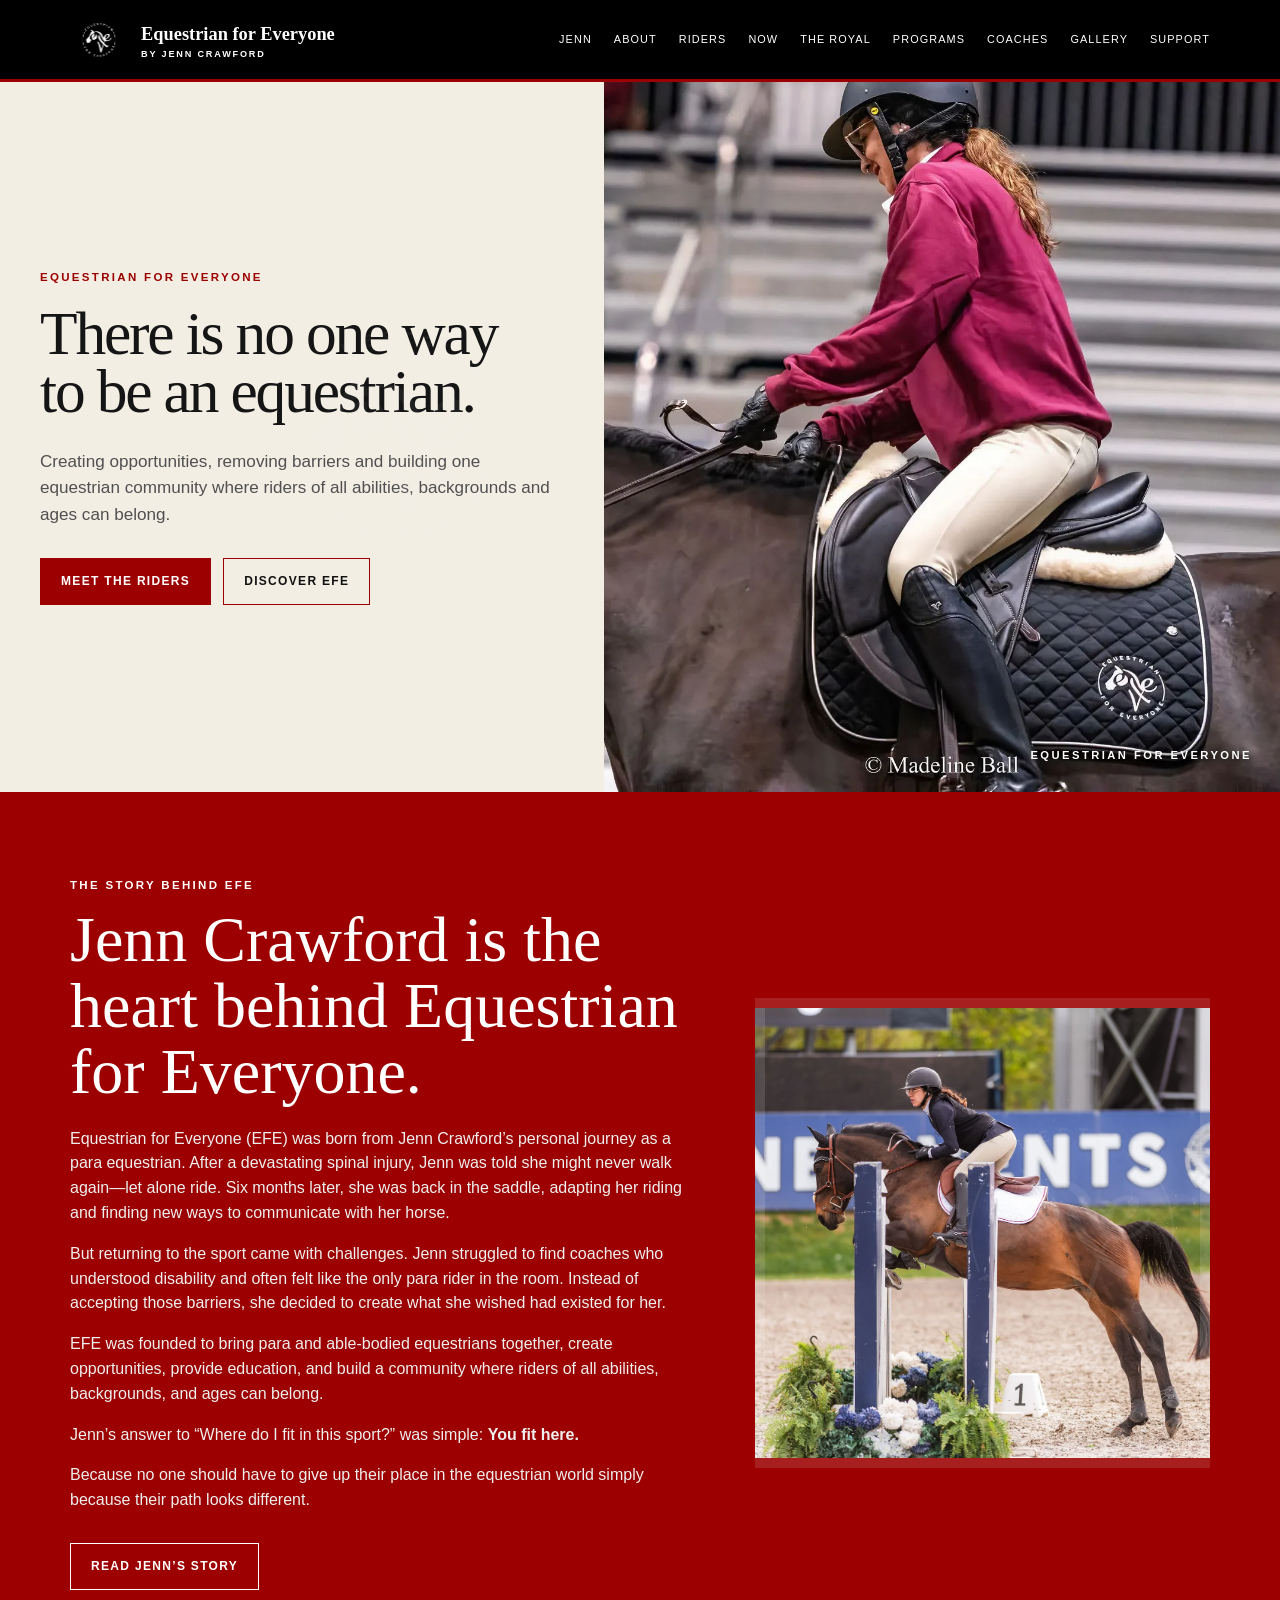
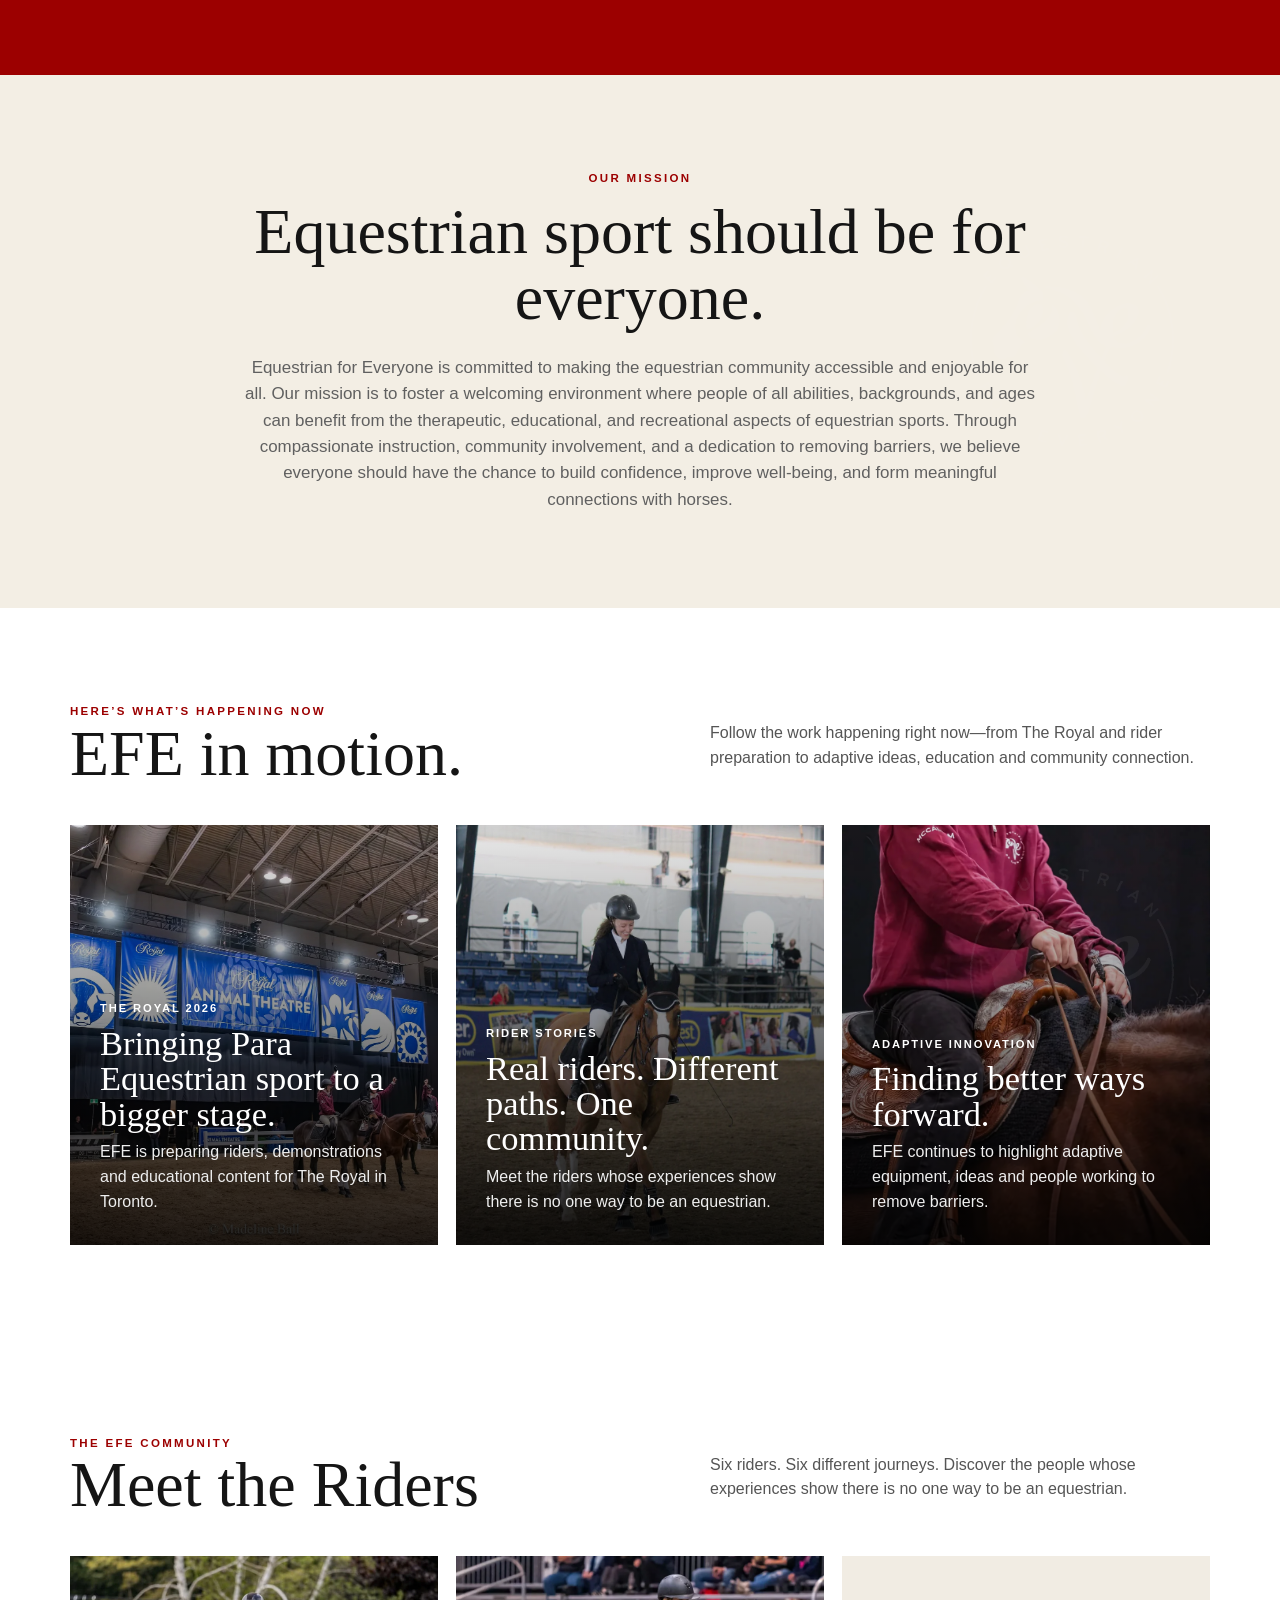
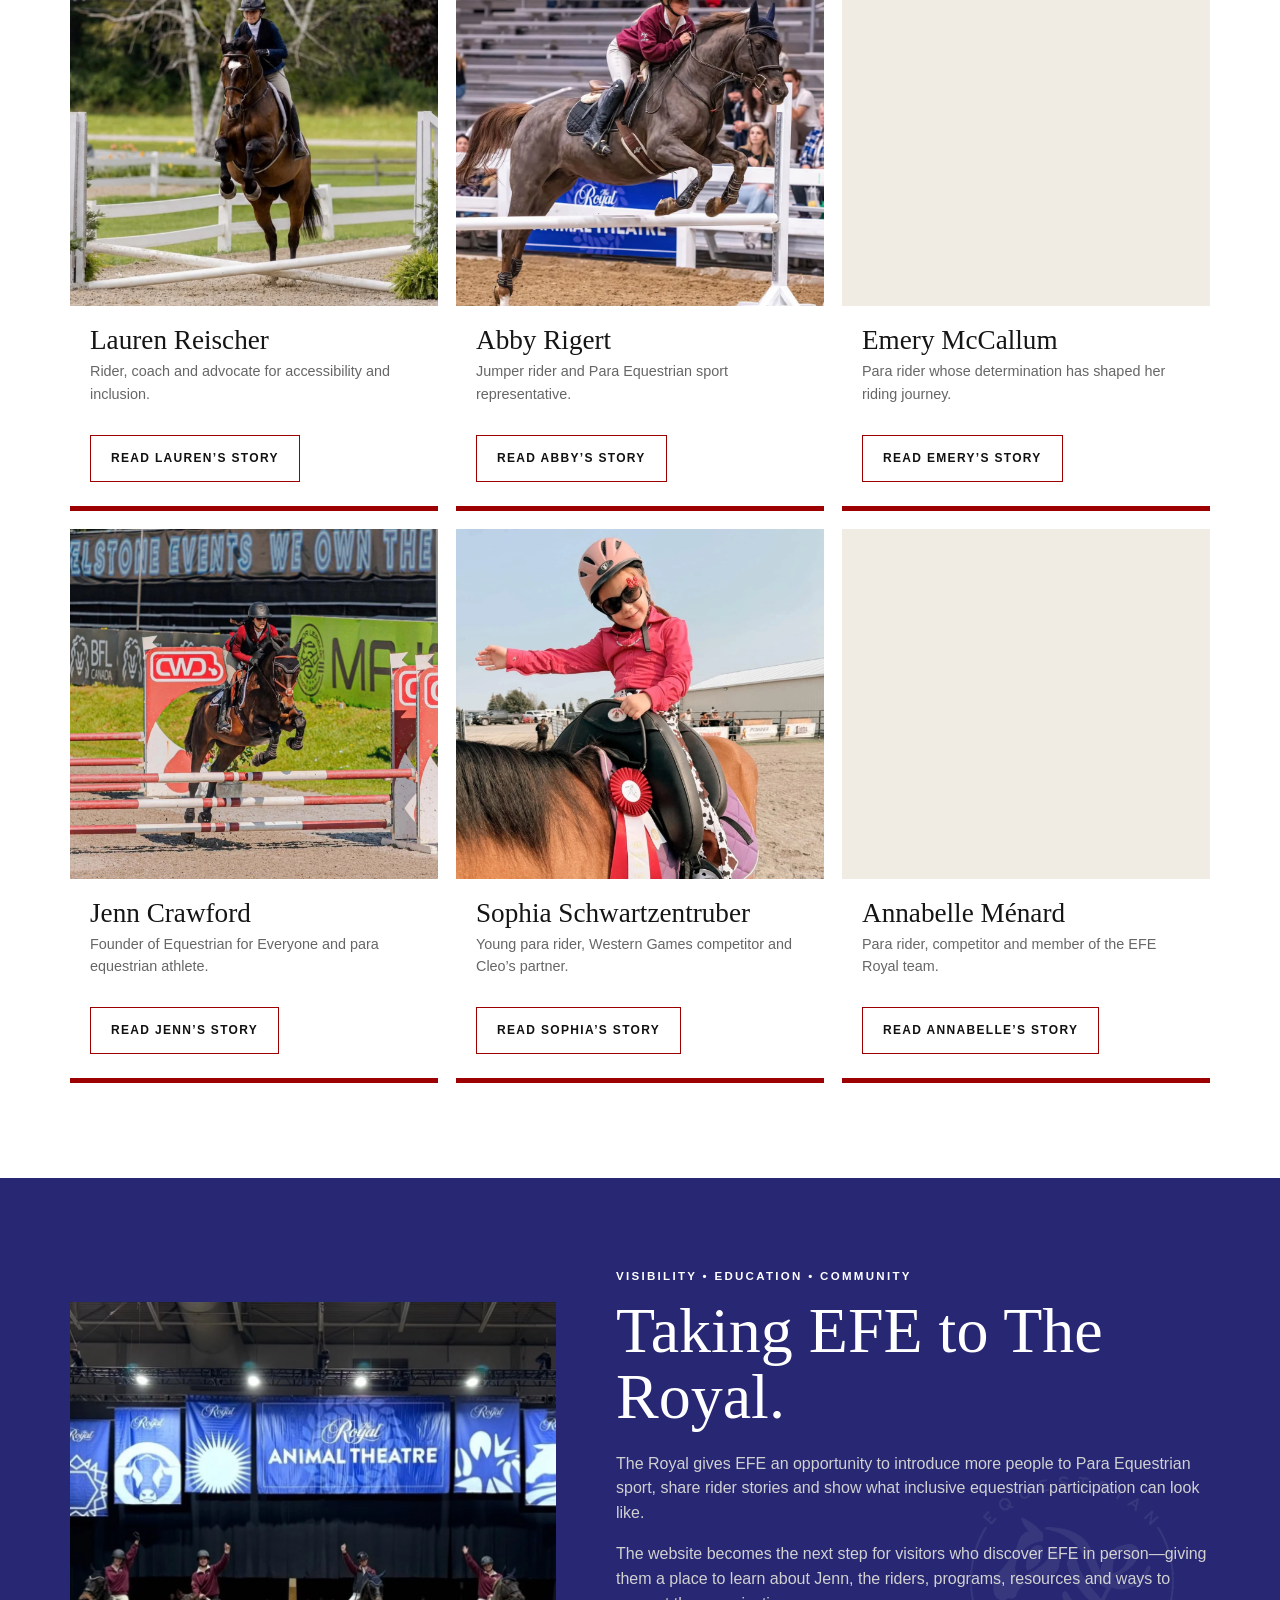
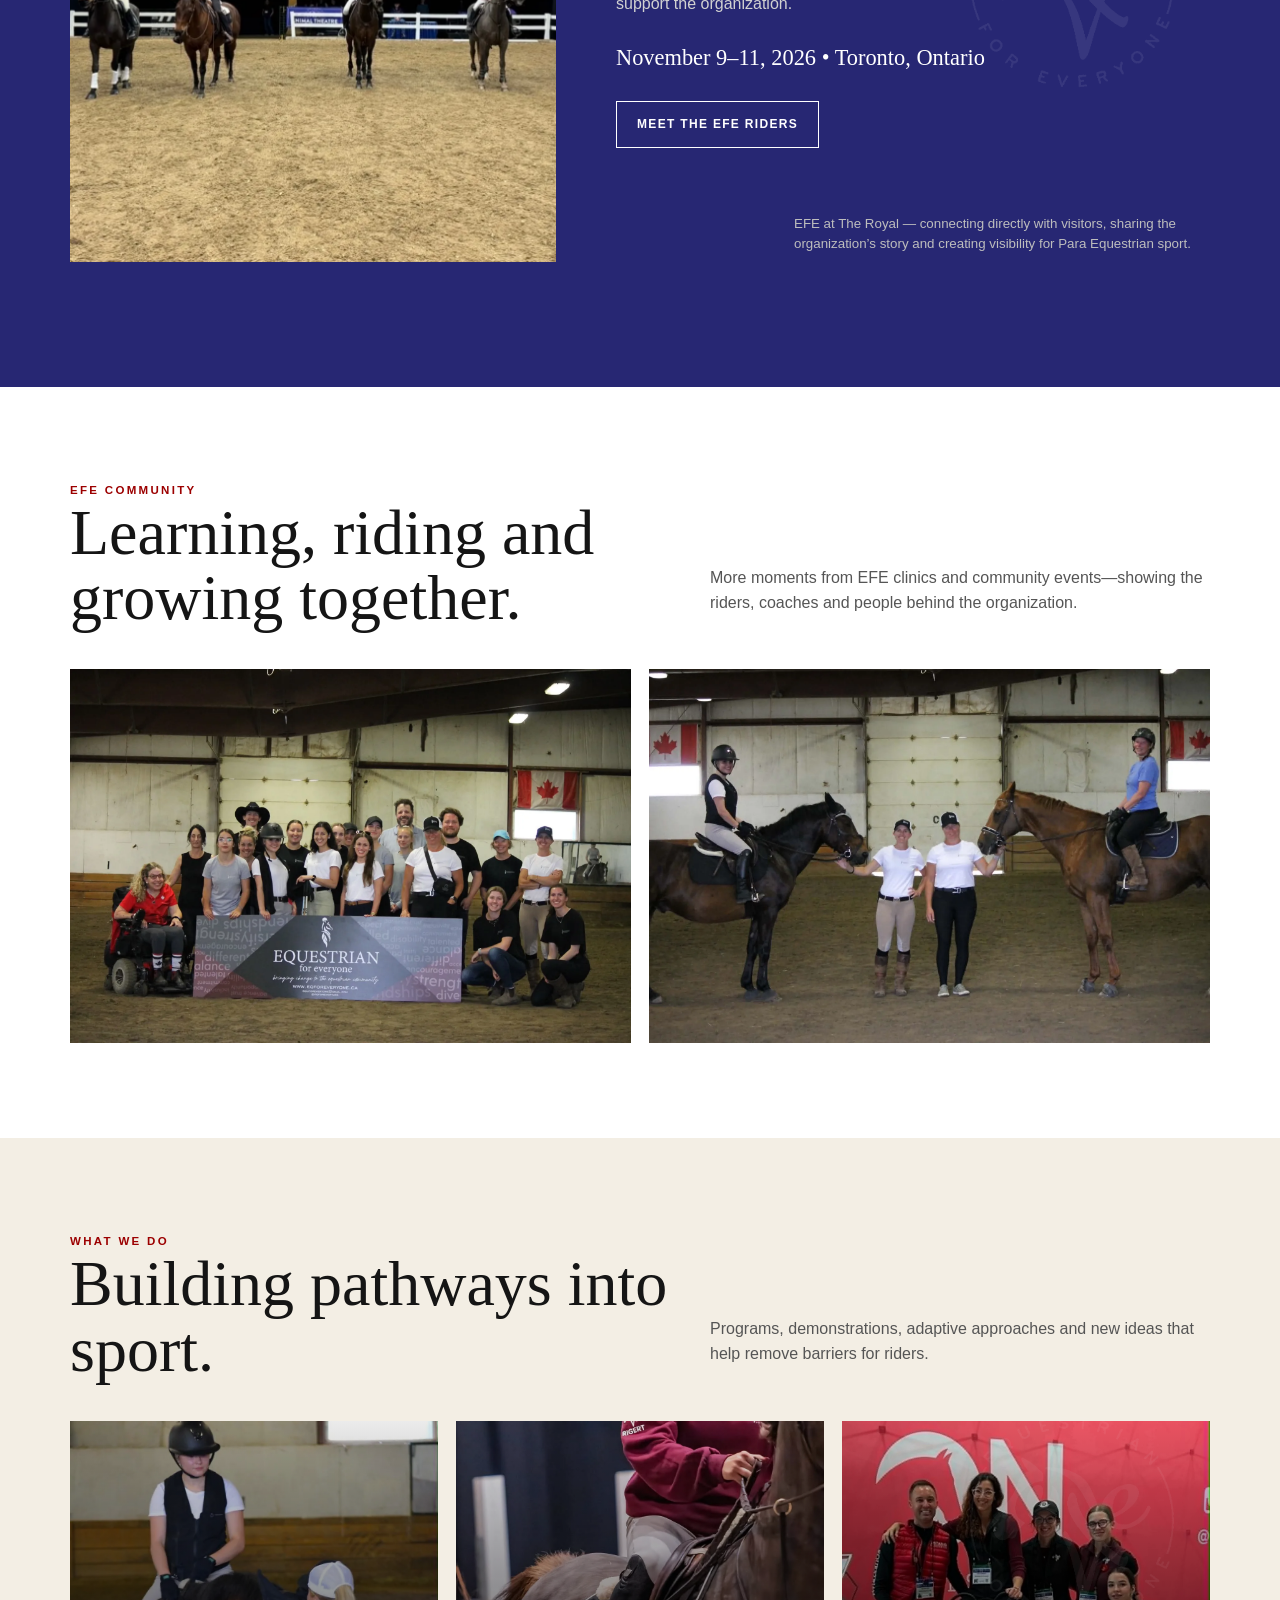
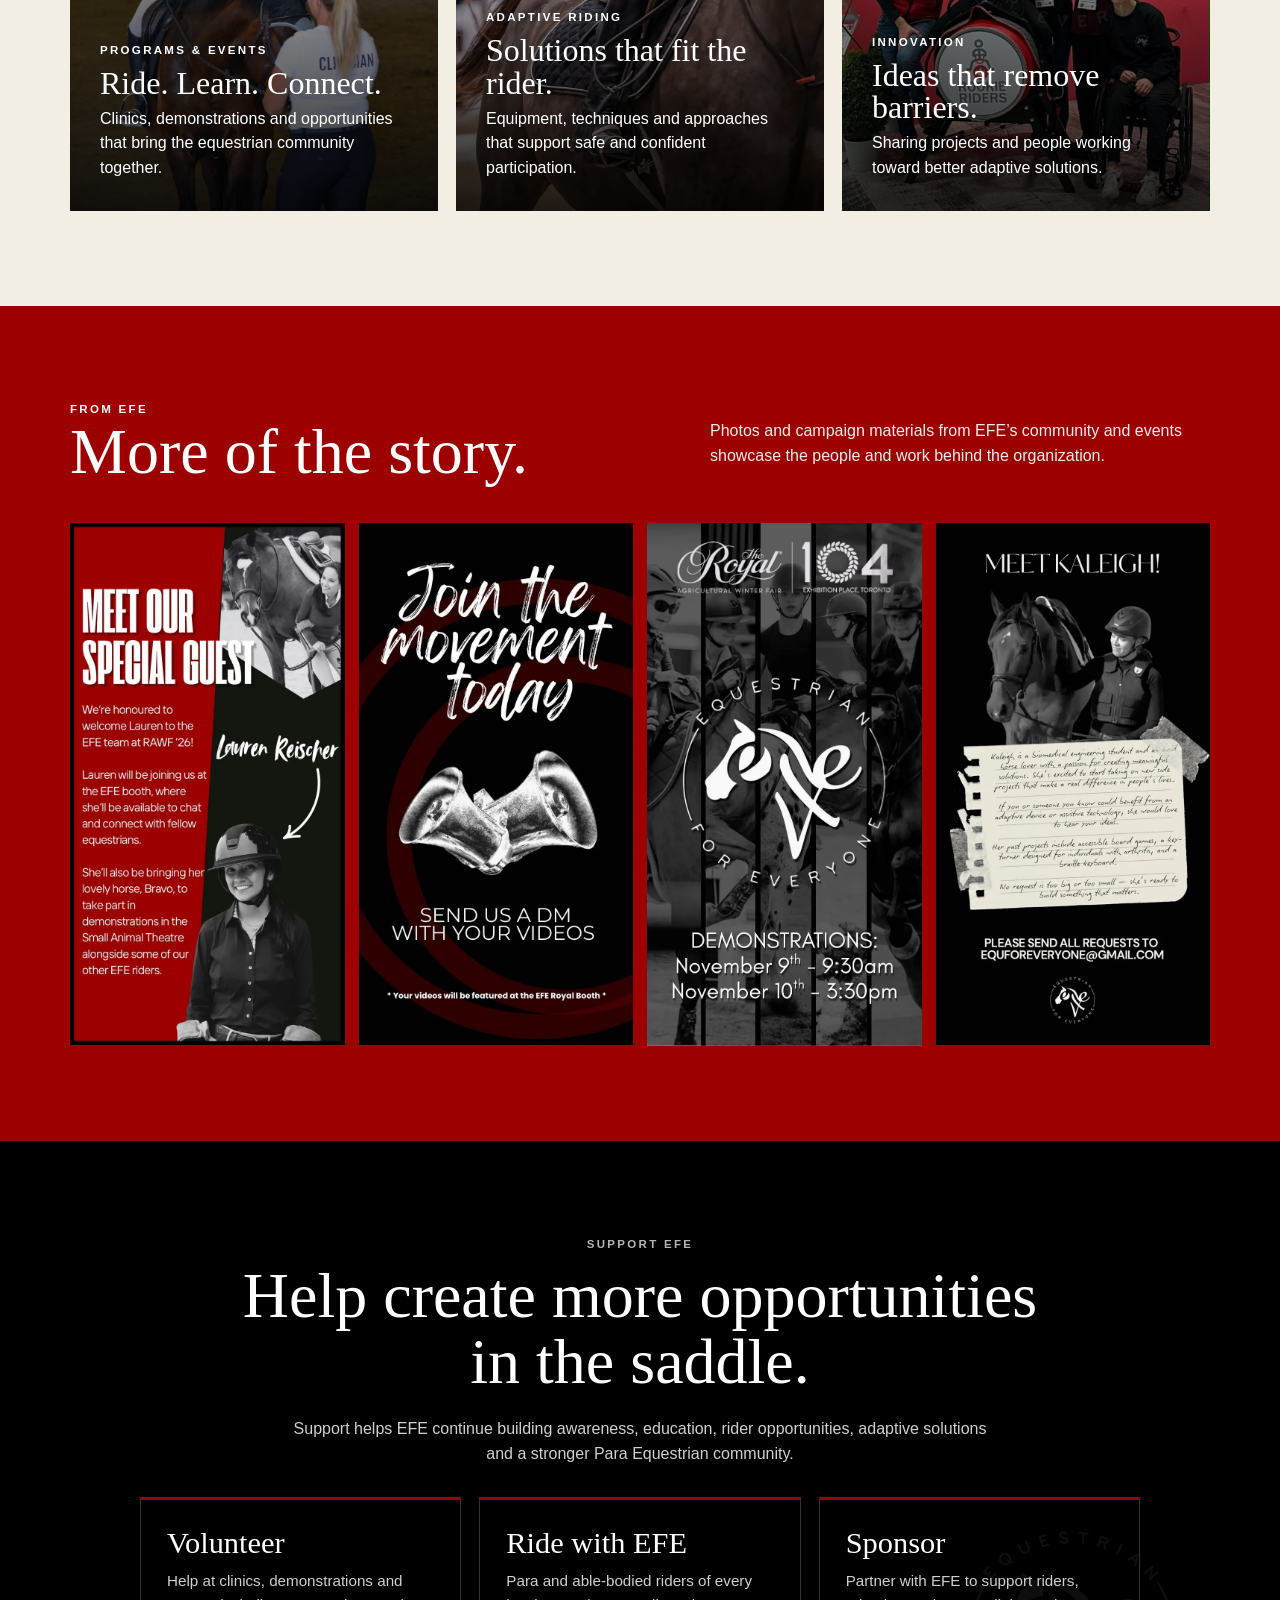
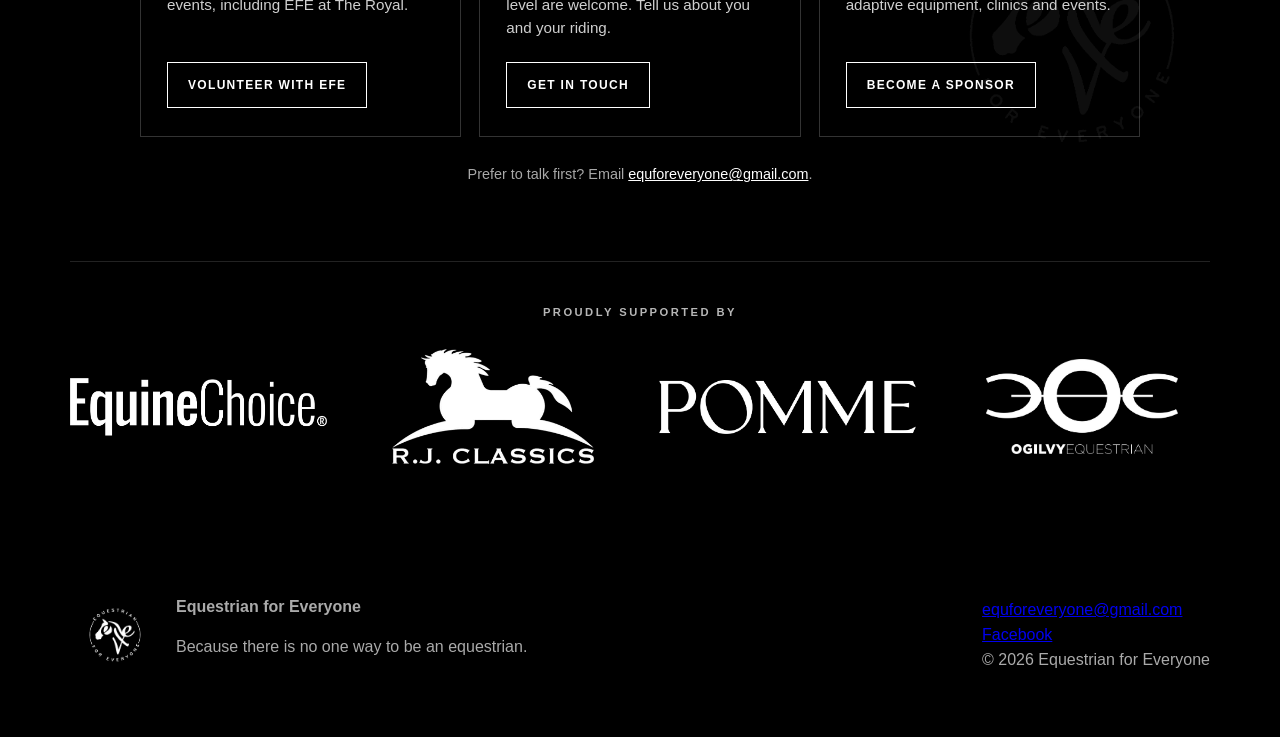
==== commit 82dd4315: "11" ====
--- a/index.html
+++ b/index.html
@@ -47,7 +47,7 @@
 </section>
 <section class="riders" id="riders"><div class="wrap"><div class="section-head"><div><div class="eyebrow">The EFE Community</div><h2>Meet the Riders</h2></div><p>Six riders. Six different journeys. Discover the people whose experiences show there is no one way to be an equestrian.</p></div><div class="cards">
 <div class="card"><a href="riders/lauren.html"><img loading="lazy" decoding="async" src="assets/lauren-main.webp" alt="Lauren Reischer riding"></a><div class="txt"><h3>Lauren Reischer</h3><p>Rider, coach and advocate for accessibility and inclusion.</p><div class="actions"><a class="btn" href="riders/lauren.html">Read Lauren’s Story</a></div></div></div>
-<div class="card"><a href="riders/abby.html"><img loading="lazy" decoding="async" src="assets/abby-main-new.webp" alt="Abby Rigert show jumping"></a><div class="txt"><h3>Abby Rigert</h3><p>Jumper rider and Para Equestrian sport representative.</p><div class="actions"><a class="btn" href="riders/abby.html">Read Abby’s Story</a></div></div></div>
+<div class="card"><a href="riders/abby.html"><img loading="lazy" decoding="async" src="assets/abby-main-royal.webp" alt="Abby Rigert show jumping"></a><div class="txt"><h3>Abby Rigert</h3><p>Jumper rider and Para Equestrian sport representative.</p><div class="actions"><a class="btn" href="riders/abby.html">Read Abby’s Story</a></div></div></div>
 <div class="card"><a href="riders/emery.html"><img loading="lazy" decoding="async" src="assets/abby-main.webp" alt="Emery McCallum riding"></a><div class="txt"><h3>Emery McCallum</h3><p>Para rider whose determination has shaped her riding journey.</p><div class="actions"><a class="btn" href="riders/emery.html">Read Emery’s Story</a></div></div></div>
 <div class="card"><a href="riders/jenn.html"><img loading="lazy" decoding="async" src="assets/jenn-main.webp" alt="Jenn Crawford show jumping"></a><div class="txt"><h3>Jenn Crawford</h3><p>Founder of Equestrian for Everyone and para equestrian athlete.</p><div class="actions"><a class="btn" href="riders/jenn.html">Read Jenn’s Story</a></div></div></div>
 <div class="card"><a href="riders/sophia.html"><img loading="lazy" decoding="async" src="assets/sophia-main.webp" alt="Sophia Schwartzentruber riding"></a><div class="txt"><h3>Sophia Schwartzentruber</h3><p>Young para rider, Western Games competitor and Cleo’s partner.</p><div class="actions"><a class="btn" href="riders/sophia.html">Read Sophia’s Story</a></div></div></div>
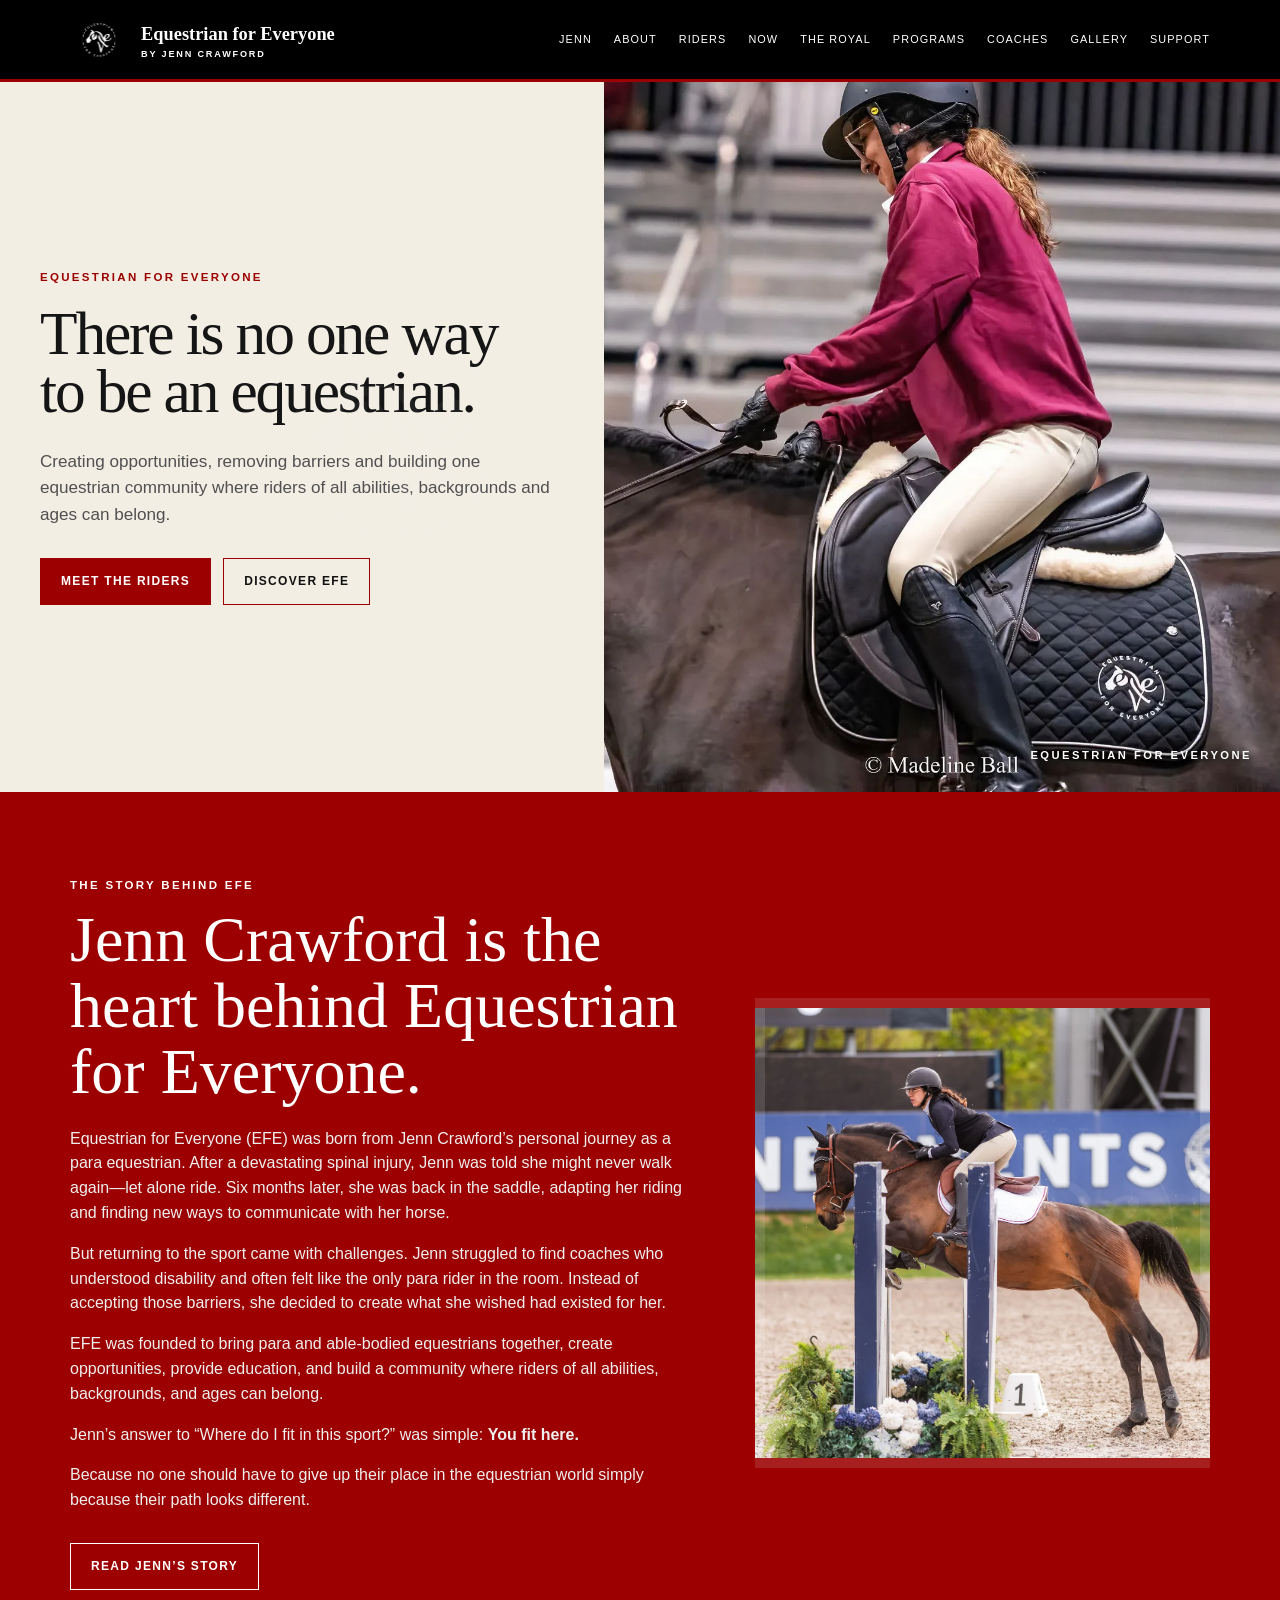
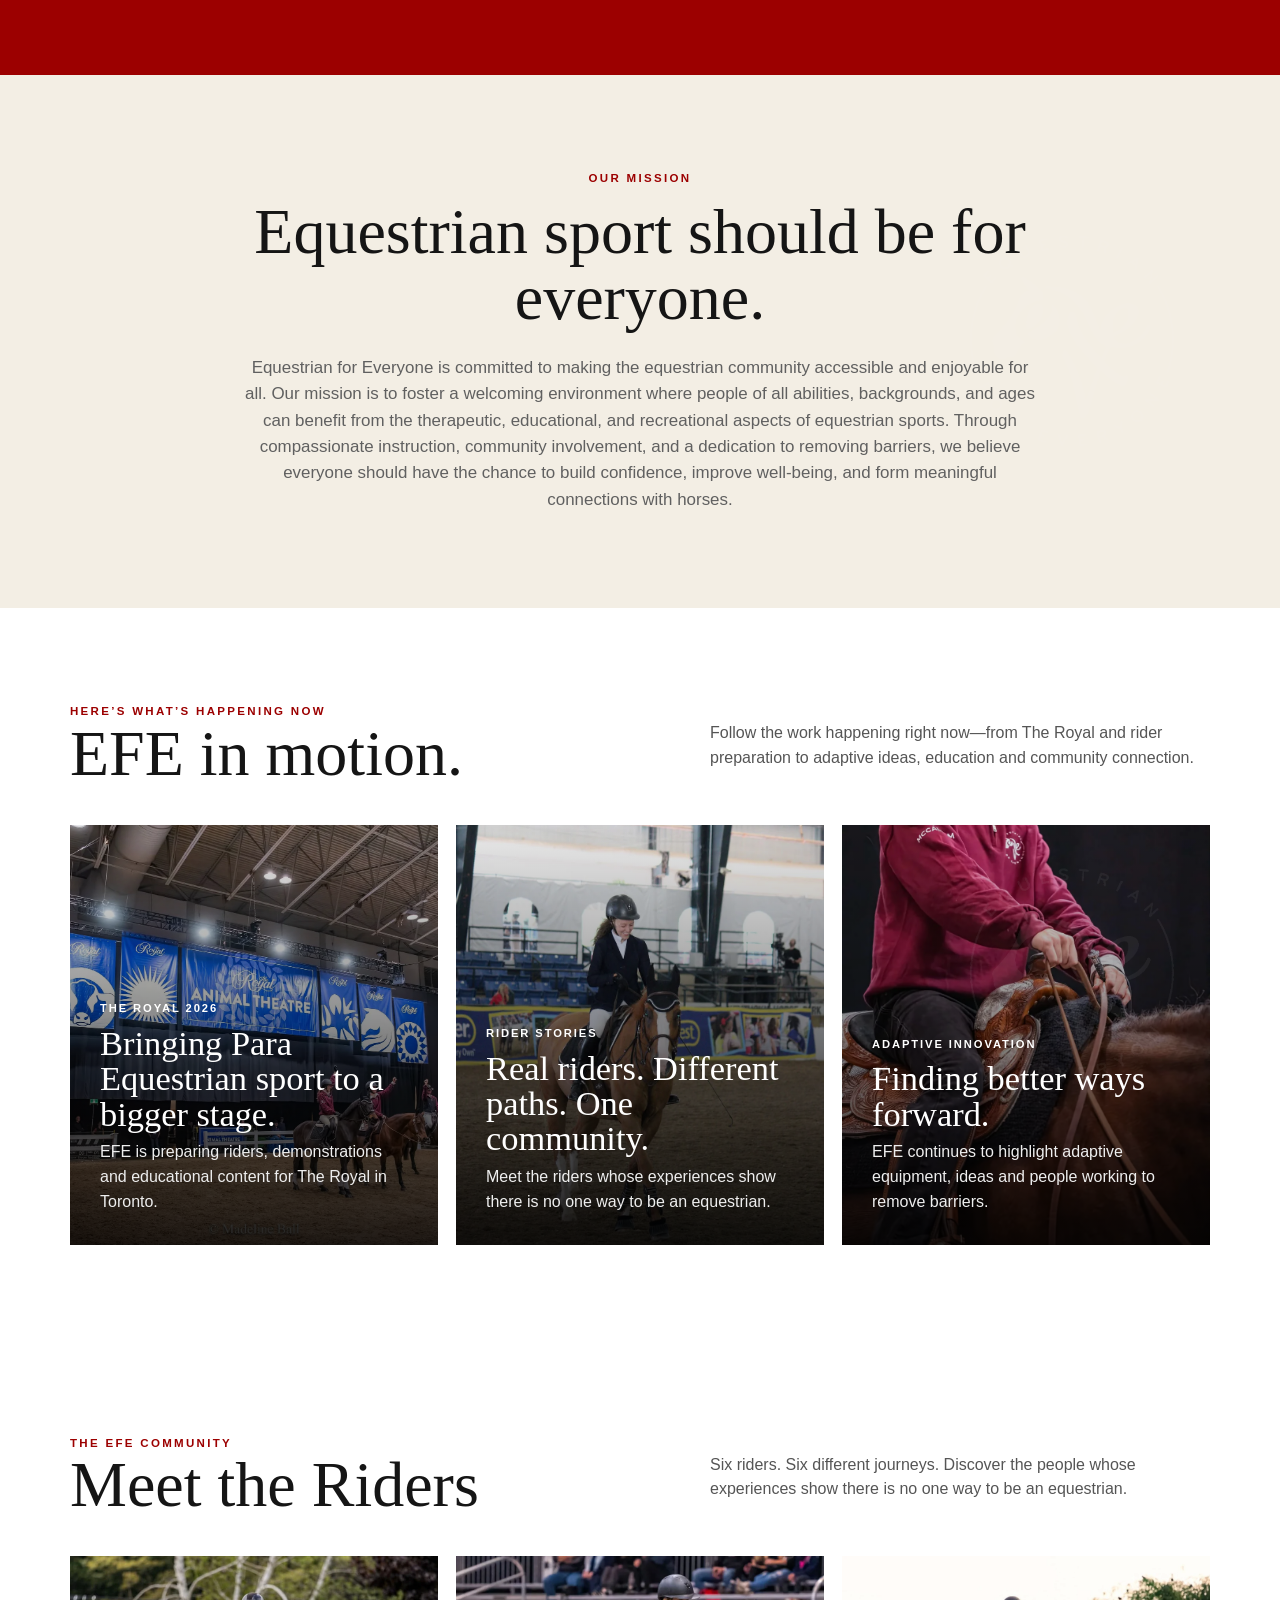
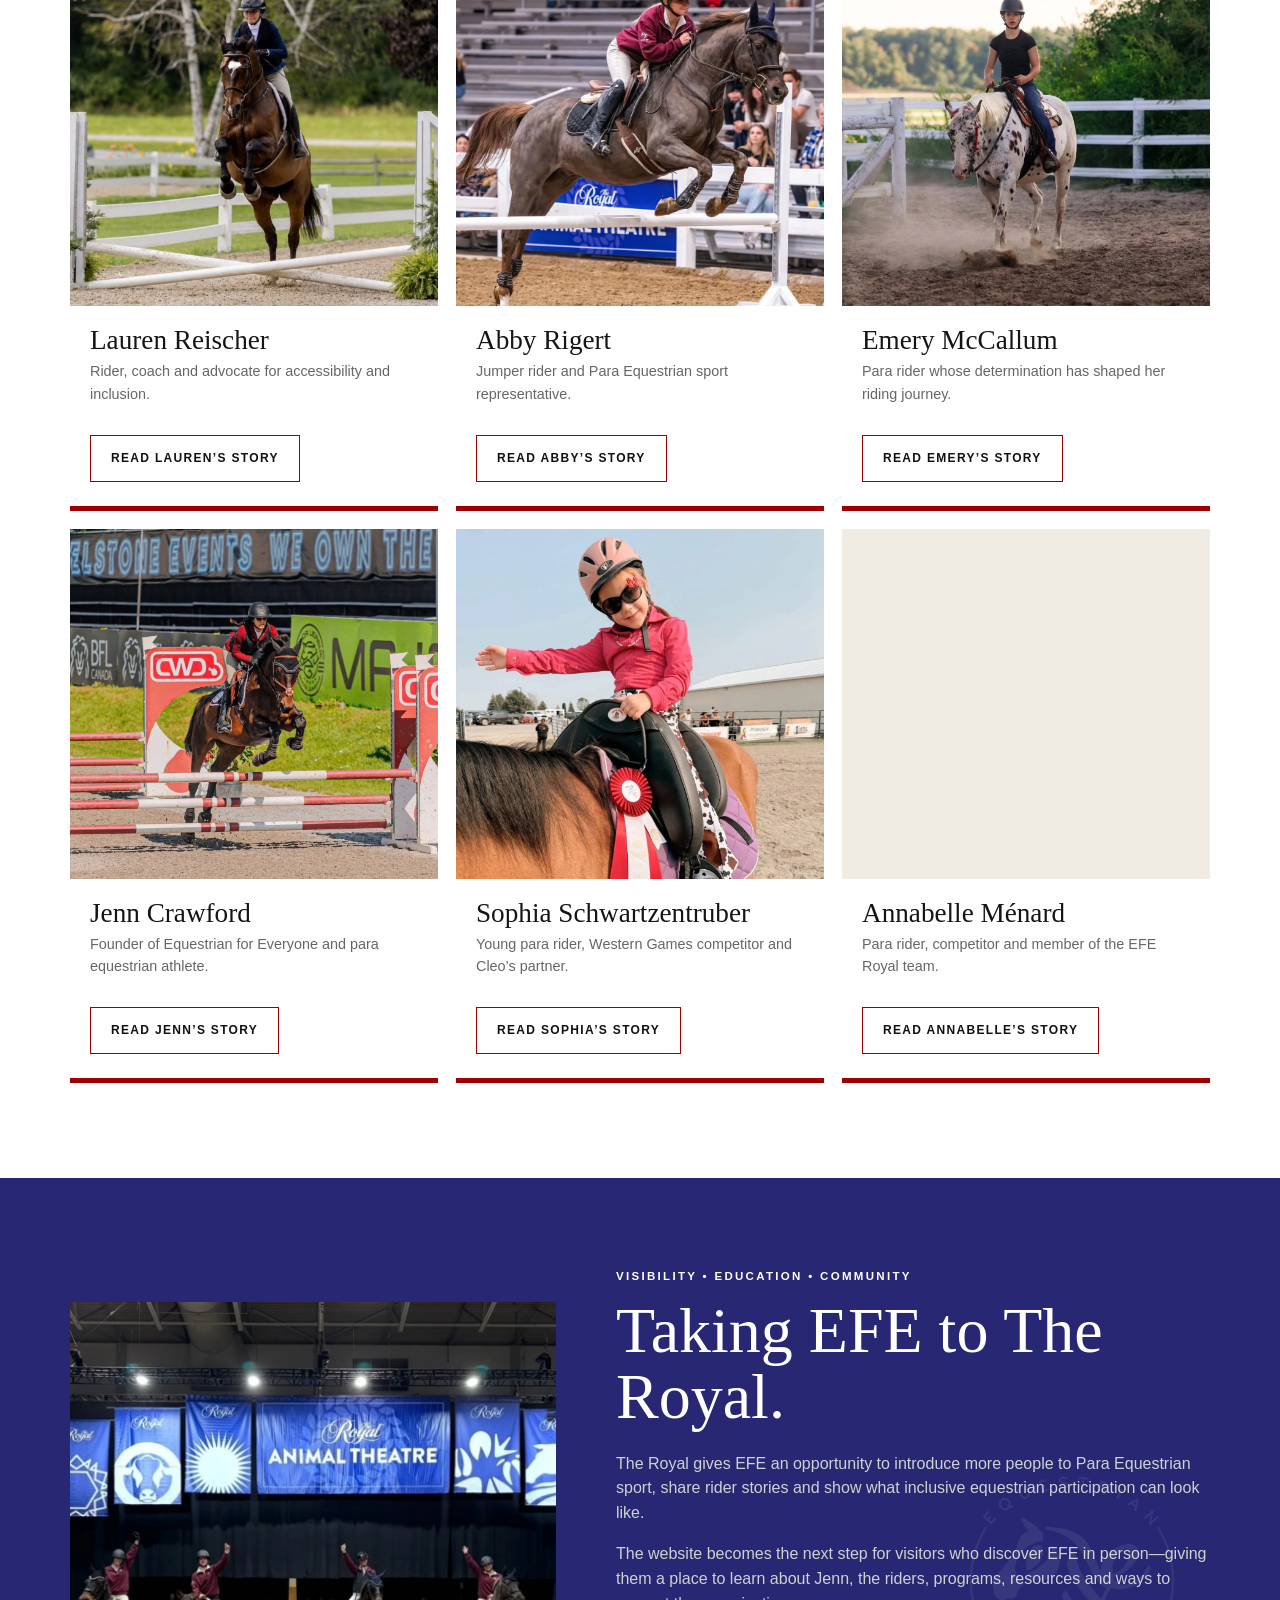
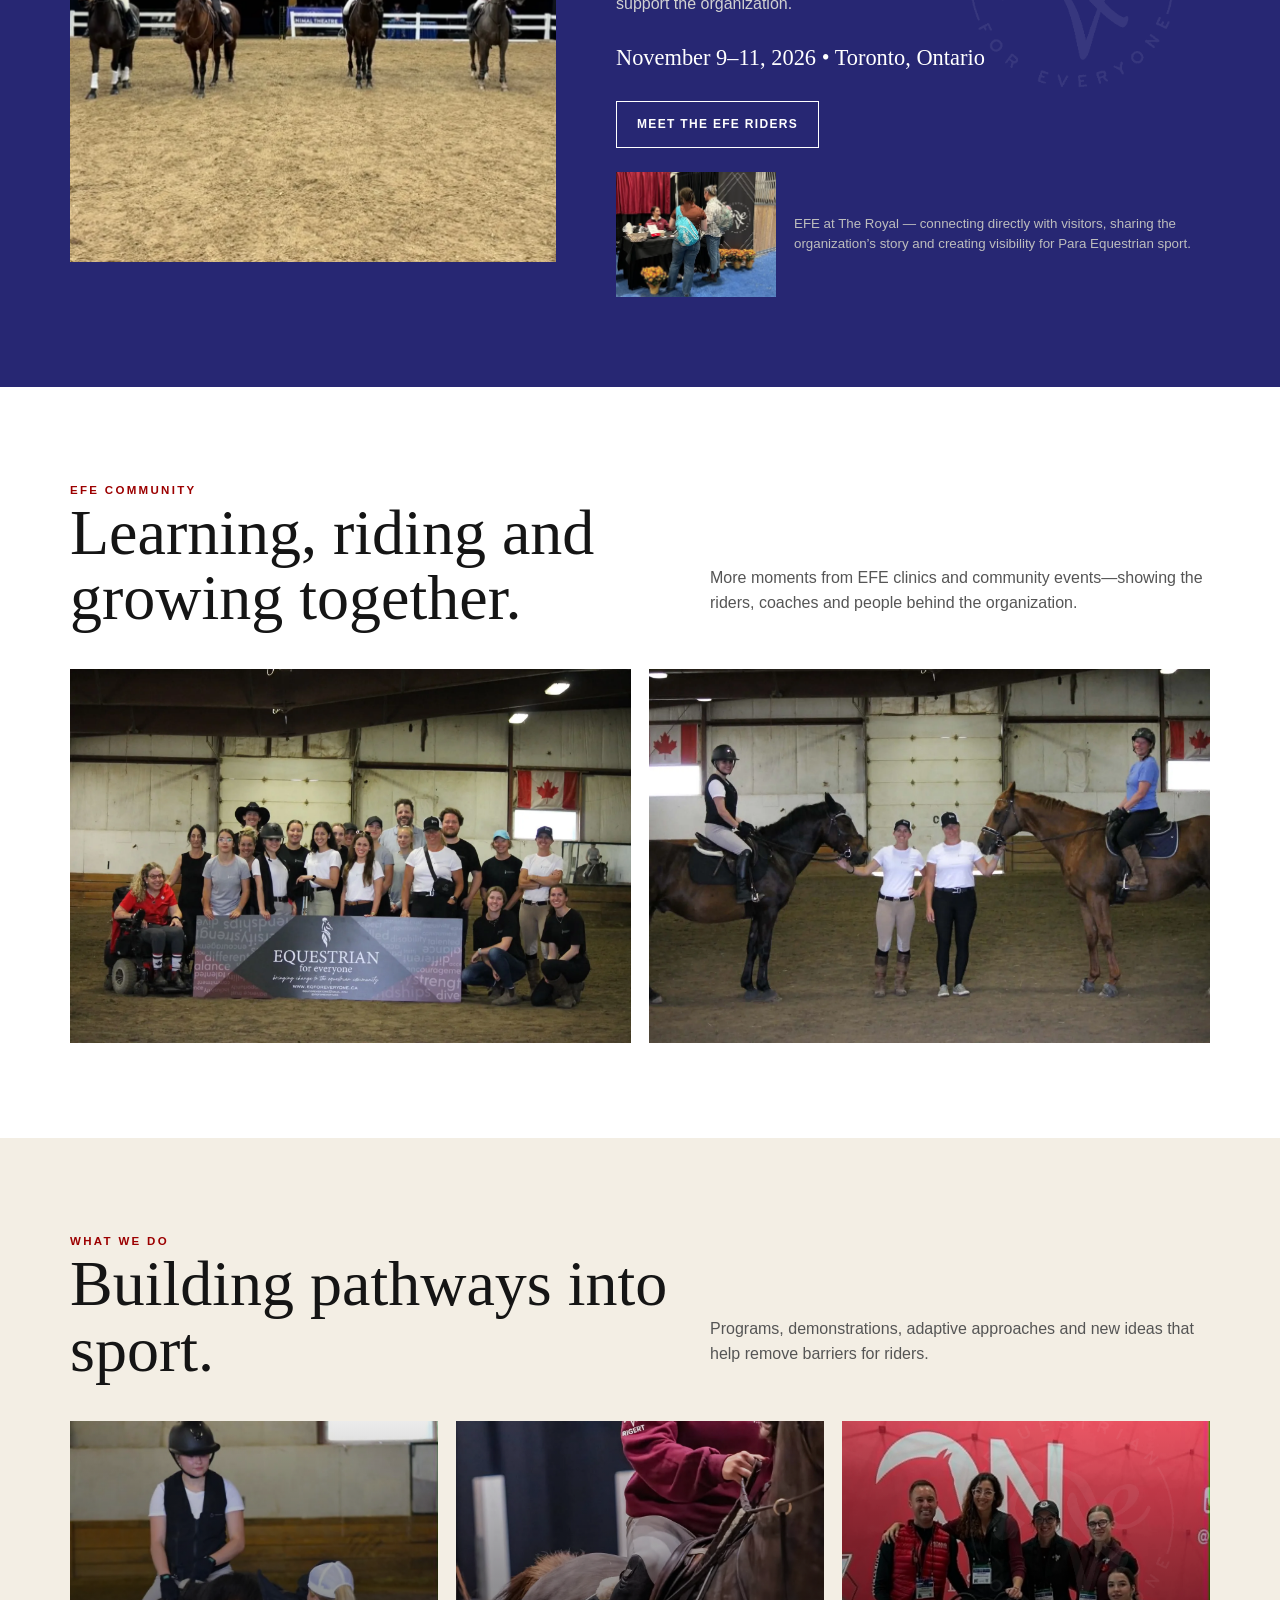
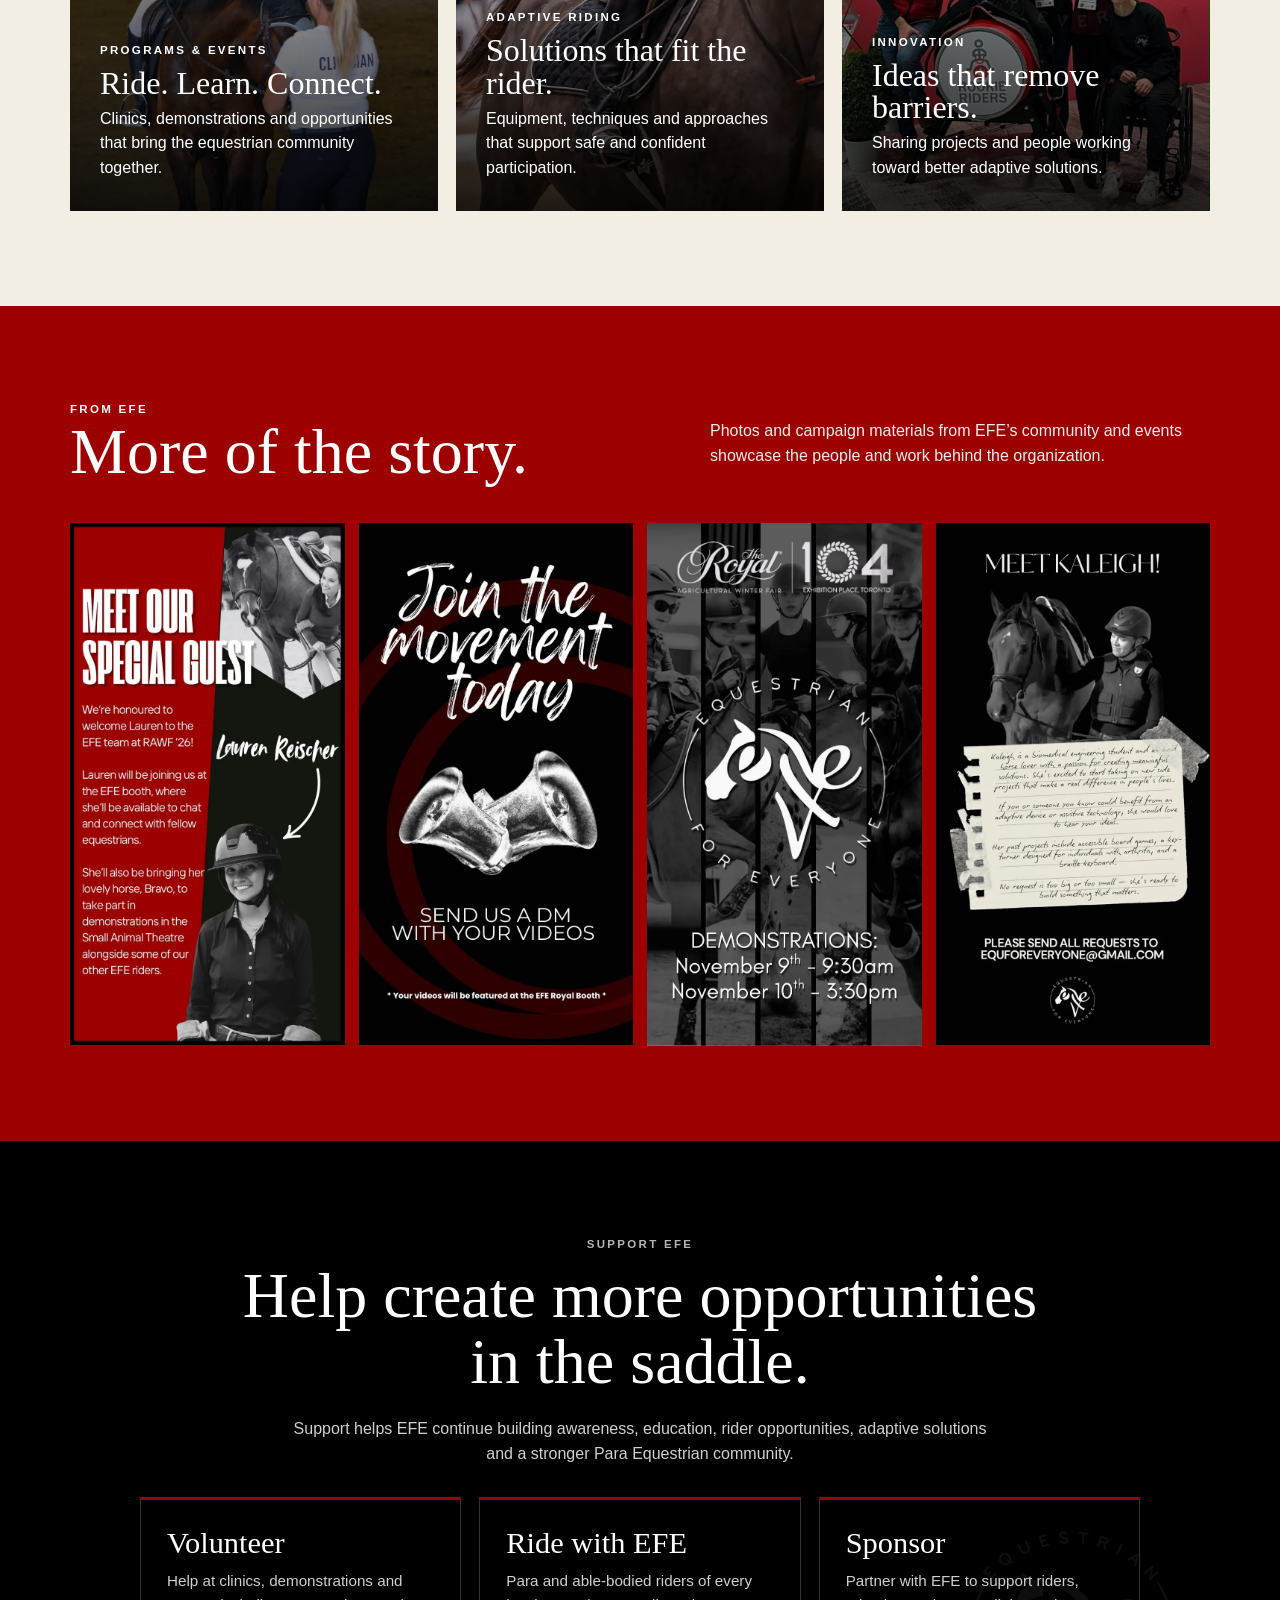
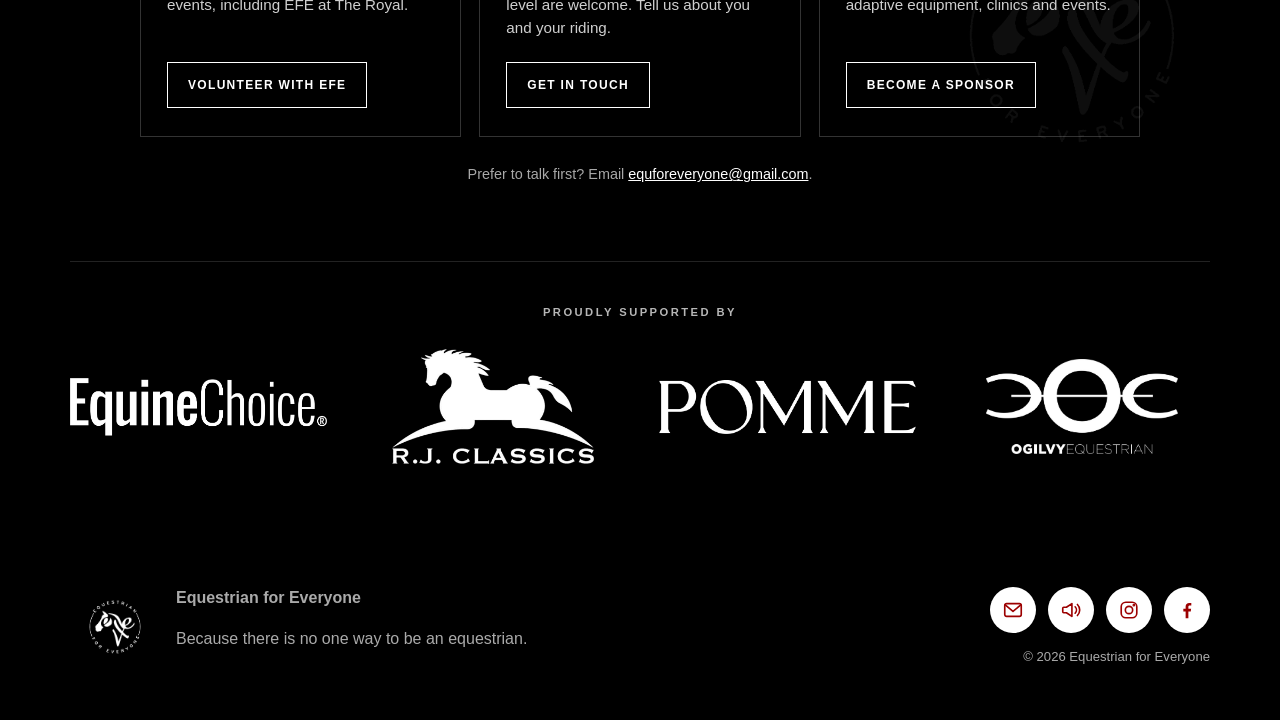
==== commit d59e6fd0: "Update index.html" ====
--- a/index.html
+++ b/index.html
@@ -22,7 +22,7 @@
 @media(max-width:400px){.brand{font-size:.86rem;gap:7px;max-width:220px}.brand img{width:44px;height:44px;flex:0 0 auto}.brand small{font-size:.48rem}.wrap{padding-left:20px;padding-right:20px}.hero-img{min-height:430px}.hero-copy{padding:52px 20px}}@media(max-width:560px){.cards,.feature-grid,.fb-grid{grid-template-columns:1fr}.section-head,.footer-grid{display:block}.hero h1{font-size:clamp(2.7rem,14vw,3.45rem)}.card img{width:100%;aspect-ratio:1725/1641;height:auto;max-height:none;object-fit:cover;object-position:center}.watermark:after{width:230px;height:230px;right:14px}}
 .intro-photo{background:#000;padding:18px 0}.intro-photo img{display:block;width:min(1180px,94vw);height:auto;max-height:620px;margin:0 auto;object-fit:contain;object-position:center;background:#000}.community{padding:95px 0;background:#fff}.community-grid{display:grid;grid-template-columns:1fr 1fr;gap:18px;align-items:start}.community-grid figure{margin:0;overflow:hidden;background:#f4efe5;display:flex;align-items:center;justify-content:center}.community-grid img{width:100%;height:100%;object-fit:contain;object-position:center center;display:block}.community-grid .portrait img{object-position:center center}.community-grid .community-group img{object-fit:contain;object-position:center center}.community-grid .wide{grid-column:auto;height:auto}.community-grid figure{min-height:0}.community-grid figure img{height:auto;max-height:620px}@media(max-width:850px){.community-grid{grid-template-columns:1fr}.community-grid .wide{grid-column:auto;height:auto}}
 
-.now{padding:95px 0;background:#fff}.now-grid{display:grid;grid-template-columns:repeat(3,1fr);gap:18px}.now-card{min-height:420px;padding:30px;display:flex;flex-direction:column;justify-content:end;color:#fff;background-size:cover;background-position:center;position:relative;overflow:hidden}.now-card:before{content:"";position:absolute;inset:0;background:linear-gradient(0deg,rgba(0,0,0,.86),rgba(0,0,0,.08))}.now-card>*{position:relative;z-index:1}.now-card span{font-size:.7rem;font-weight:800;letter-spacing:.17em}.now-card h3{font-size:2.15rem;margin:8px 0}.now-card p{margin:0;color:#eee}.royal-now{background-image:url('assets/royal-2026-stage.webp')}.rider-now{background-image:url('assets/rider-stories-new.webp');background-position:center 40%}.adapt-now{background-image:url('assets/adaptive-western.webp');background-position:center 42%}@media(max-width:850px){.now-grid{grid-template-columns:1fr}}.brand,.brand:link,.brand:visited,.brand:hover,.brand:active{color:#fff;text-decoration:none}.brand span{color:#fff;font-weight:700}.brand small{color:#fff} .fb-grid>a{display:block;min-width:0;text-decoration:none}.fb-grid>a img{display:block;width:100%;height:100%;object-fit:contain}.fb-grid>a:focus-visible{outline:3px solid #fff;outline-offset:4px}.ways{display:grid;grid-template-columns:repeat(3,1fr);gap:18px;max-width:1000px;margin:10px auto 0;text-align:left}.way{border:1px solid #333;border-top:3px solid var(--maroon);padding:28px 26px;display:flex;flex-direction:column;align-items:flex-start}.way h3{font-size:1.9rem;color:#fff;margin:0 0 10px}.support .way p{margin:0 0 22px;color:#cfcfcf;font-size:.95rem;flex:1}.support .ways-note{margin:26px auto 0;font-size:.9rem;color:#a8a8a8}.support .ways-note a{color:#fff}.way .btn:hover{background:#fff;color:#000}@media(max-width:850px){.ways{grid-template-columns:1fr}}</style><meta property="og:image" content="https://eqforeveryone.ca/assets/efe-social-thumbnail.png"><meta property="og:image:secure_url" content="https://eqforeveryone.ca/assets/efe-social-thumbnail.png"><meta property="og:image:type" content="image/png"><meta property="og:image:width" content="1200"><meta property="og:image:height" content="1200"><meta name="twitter:card" content="summary_large_image"><meta name="twitter:image" content="https://eqforeveryone.ca/assets/efe-social-thumbnail.png"><link rel="icon" href="/favicon.ico" sizes="any"><link rel="icon" type="image/png" sizes="32x32" href="/assets/favicon-32.png"><link rel="apple-touch-icon" href="/assets/apple-touch-icon.png"><meta name="theme-color" content="#000000"></head>
+.now{padding:95px 0;background:#fff}.now-grid{display:grid;grid-template-columns:repeat(3,1fr);gap:18px}.now-card{min-height:420px;padding:30px;display:flex;flex-direction:column;justify-content:end;color:#fff;background-size:cover;background-position:center;position:relative;overflow:hidden}.now-card:before{content:"";position:absolute;inset:0;background:linear-gradient(0deg,rgba(0,0,0,.86),rgba(0,0,0,.08))}.now-card>*{position:relative;z-index:1}.now-card span{font-size:.7rem;font-weight:800;letter-spacing:.17em}.now-card h3{font-size:2.15rem;margin:8px 0}.now-card p{margin:0;color:#eee}.royal-now{background-image:url('assets/royal-2026-stage.webp')}.rider-now{background-image:url('assets/rider-stories-new.webp');background-position:center 40%}.adapt-now{background-image:url('assets/adaptive-western.webp');background-position:center 42%}@media(max-width:850px){.now-grid{grid-template-columns:1fr}}.brand,.brand:link,.brand:visited,.brand:hover,.brand:active{color:#fff;text-decoration:none}.brand span{color:#fff;font-weight:700}.brand small{color:#fff} .fb-grid>a{display:block;min-width:0;text-decoration:none}.fb-grid>a img{display:block;width:100%;height:100%;object-fit:contain}.fb-grid>a:focus-visible{outline:3px solid #fff;outline-offset:4px}.ways{display:grid;grid-template-columns:repeat(3,1fr);gap:18px;max-width:1000px;margin:10px auto 0;text-align:left}.way{border:1px solid #333;border-top:3px solid var(--maroon);padding:28px 26px;display:flex;flex-direction:column;align-items:flex-start}.way h3{font-size:1.9rem;color:#fff;margin:0 0 10px}.support .way p{margin:0 0 22px;color:#cfcfcf;font-size:.95rem;flex:1}.support .ways-note{margin:26px auto 0;font-size:.9rem;color:#a8a8a8}.support .ways-note a{color:#fff}.way .btn:hover{background:#fff;color:#000}@media(max-width:850px){.ways{grid-template-columns:1fr}}.footer-right{display:flex;flex-direction:column;align-items:flex-end;gap:14px}.footer-right p{margin:0;font-size:.82rem}.socials{display:flex;gap:12px}.social{width:46px;height:46px;border-radius:50%;background:#fff;color:#9C0000;display:flex;align-items:center;justify-content:center;transition:background .2s,color .2s,transform .2s}.social svg{width:22px;height:22px}.social:hover{background:#9C0000;color:#fff;transform:translateY(-2px)}.social:focus-visible{outline:2px solid #fff;outline-offset:3px}@media(max-width:560px){.footer-right{align-items:flex-start;margin-top:24px}}</style><meta property="og:image" content="https://eqforeveryone.ca/assets/efe-social-thumbnail.png"><meta property="og:image:secure_url" content="https://eqforeveryone.ca/assets/efe-social-thumbnail.png"><meta property="og:image:type" content="image/png"><meta property="og:image:width" content="1200"><meta property="og:image:height" content="1200"><meta name="twitter:card" content="summary_large_image"><meta name="twitter:image" content="https://eqforeveryone.ca/assets/efe-social-thumbnail.png"><link rel="icon" href="/favicon.ico" sizes="any"><link rel="icon" type="image/png" sizes="32x32" href="/assets/favicon-32.png"><link rel="apple-touch-icon" href="/assets/apple-touch-icon.png"><meta name="theme-color" content="#000000"></head>
 <body id="top">
 <nav><div class="wrap navin"><a class="brand" href="/" aria-label="Equestrian for Everyone — back to top"><img src="assets/efe-logo-transparent.png" alt="EFE logo"><span>Equestrian for Everyone<small>by Jenn Crawford</small></span></a><button class="menu-toggle" type="button" aria-label="Open navigation menu" aria-expanded="false" aria-controls="site-links">☰</button><div class="links" id="site-links"><a href="#jenn">Jenn</a><a href="#about">About</a><a href="#riders">Riders</a><a href="#now">Now</a><a href="#royal">The Royal</a><a href="programs.html">Programs</a><a href="coaches.html">Coaches</a><a href="gallery.html">Gallery</a><a href="#support">Support</a></div></div></nav>
 <section class="hero"><div class="hero-copy watermark"><div><div class="eyebrow">Equestrian for Everyone</div><h1>There is no one way<br>to be an equestrian.</h1><p>Creating opportunities, removing barriers and building one equestrian community where riders of all abilities, backgrounds and ages can belong.</p><div class="actions"><a class="btn fill" href="#riders">Meet the Riders</a><a class="btn" href="#about">Discover EFE</a></div></div></div><div class="hero-img" role="img" aria-label="Jenn Crawford riding"></div></section>
@@ -64,7 +64,7 @@
 
 <section class="support watermark" id="support"><div class="wrap"><div class="eyebrow">Support EFE</div><h2>Help create more opportunities in the saddle.</h2><p>Support helps EFE continue building awareness, education, rider opportunities, adaptive solutions and a stronger Para Equestrian community.</p><div class="ways"><div class="way"><h3>Volunteer</h3><p>Help at clinics, demonstrations and events, including EFE at The Royal.</p><a class="btn light" href="mailto:equforeveryone@gmail.com?subject=Volunteering%20with%20EFE&body=Hi%20EFE%20team%2C%0A%0AI%E2%80%99d%20like%20to%20volunteer.%0A%0AName%3A%0ATown%3A%0AHow%20I%E2%80%99d%20like%20to%20help%3A%0A">Volunteer with EFE</a></div><div class="way"><h3>Ride with EFE</h3><p>Para and able-bodied riders of every level are welcome. Tell us about you and your riding.</p><a class="btn light" href="mailto:equforeveryone@gmail.com?subject=Riding%20with%20EFE&body=Hi%20EFE%20team%2C%0A%0AI%E2%80%99m%20interested%20in%20riding%20with%20EFE.%0A%0AName%3A%0ATown%3A%0AA%20bit%20about%20my%20riding%3A%0A">Get in touch</a></div><div class="way"><h3>Sponsor</h3><p>Partner with EFE to support riders, adaptive equipment, clinics and events.</p><a class="btn light" href="mailto:marketing@eqforeveryone.ca?subject=Sponsoring%20EFE&body=Hi%20EFE%20team%2C%0A%0AWe%E2%80%99re%20interested%20in%20sponsoring%20Equestrian%20for%20Everyone.%0A%0AName%3A%0AOrganization%3A%0A">Become a sponsor</a></div></div><p class="ways-note">Prefer to talk first? Email <a href="mailto:equforeveryone@gmail.com">equforeveryone@gmail.com</a>.</p><div class="sponsors"><div class="sponsors-title">Proudly Supported By</div><div class="sponsor-grid"><img loading="lazy" decoding="async" src="assets/sponsor-equinechoice.png" alt="EquineChoice"><img loading="lazy" decoding="async" src="assets/sponsor-rj-classics.png" alt="R.J. Classics"><img loading="lazy" decoding="async" src="assets/sponsor-pomme.png" alt="POMME"><img loading="lazy" decoding="async" src="assets/sponsor-ogilvy.png" alt="Ogilvy Equestrian"></div></div></div></section>
 
-<footer><div class="wrap footer-grid"><div class="footer-logo"><img src="assets/efe-logo-transparent.png" alt="EFE logo"><div><strong>Equestrian for Everyone</strong><p>Because there is no one way to be an equestrian.</p></div></div><div><p><a href="mailto:equforeveryone@gmail.com">equforeveryone@gmail.com</a><br><a href="https://www.facebook.com/equestrianforeveryone" target="_blank" rel="noopener noreferrer">Facebook</a><br>© 2026 Equestrian for Everyone</p></div></div></footer>
+<footer><div class="wrap footer-grid"><div class="footer-logo"><img src="assets/efe-logo-transparent.png" alt="EFE logo"><div><strong>Equestrian for Everyone</strong><p>Because there is no one way to be an equestrian.</p></div></div><div class="footer-right"><div class="socials"><a class="social" href="mailto:equforeveryone@gmail.com" aria-label="Email equforeveryone@gmail.com" title="General inquiries"><svg viewBox="0 0 24 24" aria-hidden="true" focusable="false"><g fill="none" stroke="currentColor" stroke-width="1.8" stroke-linecap="round" stroke-linejoin="round"><rect x="3" y="5" width="18" height="14" rx="2"/><path d="m3.5 6.5 8.5 7 8.5-7"/></g></svg></a><a class="social" href="mailto:marketing@eqforeveryone.ca" aria-label="Email marketing@eqforeveryone.ca" title="Marketing &amp; sponsorship"><svg viewBox="0 0 24 24" aria-hidden="true" focusable="false"><g fill="none" stroke="currentColor" stroke-width="1.8" stroke-linecap="round" stroke-linejoin="round"><path d="M3 10v4a1 1 0 0 0 1 1h3l6 4V5L7 9H4a1 1 0 0 0-1 1z"/><path d="M16.5 8.5a5 5 0 0 1 0 7"/><path d="M19 6a8.5 8.5 0 0 1 0 12"/></g></svg></a><a class="social" href="https://www.instagram.com/eqforeveryone/" aria-label="Equestrian for Everyone on Instagram (@eqforeveryone)" title="Instagram" target="_blank" rel="noopener noreferrer"><svg viewBox="0 0 24 24" aria-hidden="true" focusable="false"><g fill="none" stroke="currentColor" stroke-width="1.8" stroke-linecap="round" stroke-linejoin="round"><rect x="3.5" y="3.5" width="17" height="17" rx="5"/><circle cx="12" cy="12" r="4"/><circle cx="17.3" cy="6.7" r=".6" fill="currentColor"/></g></svg></a><a class="social" href="https://www.facebook.com/equestrianforeveryone" aria-label="Equestrian for Everyone on Facebook" title="Facebook" target="_blank" rel="noopener noreferrer"><svg viewBox="0 0 24 24" aria-hidden="true" focusable="false"><path fill="currentColor" d="M13.5 21v-7.5h2.6l.4-3h-3V8.6c0-.9.3-1.5 1.6-1.5h1.6V4.4c-.3 0-1.2-.1-2.3-.1-2.3 0-3.9 1.4-3.9 4v2.2H8v3h2.5V21z"/></svg></a></div><p>© 2026 Equestrian for Everyone</p></div></div></footer>
 <script>
 const menuButton=document.querySelector('.menu-toggle');
 const siteLinks=document.querySelector('.links');
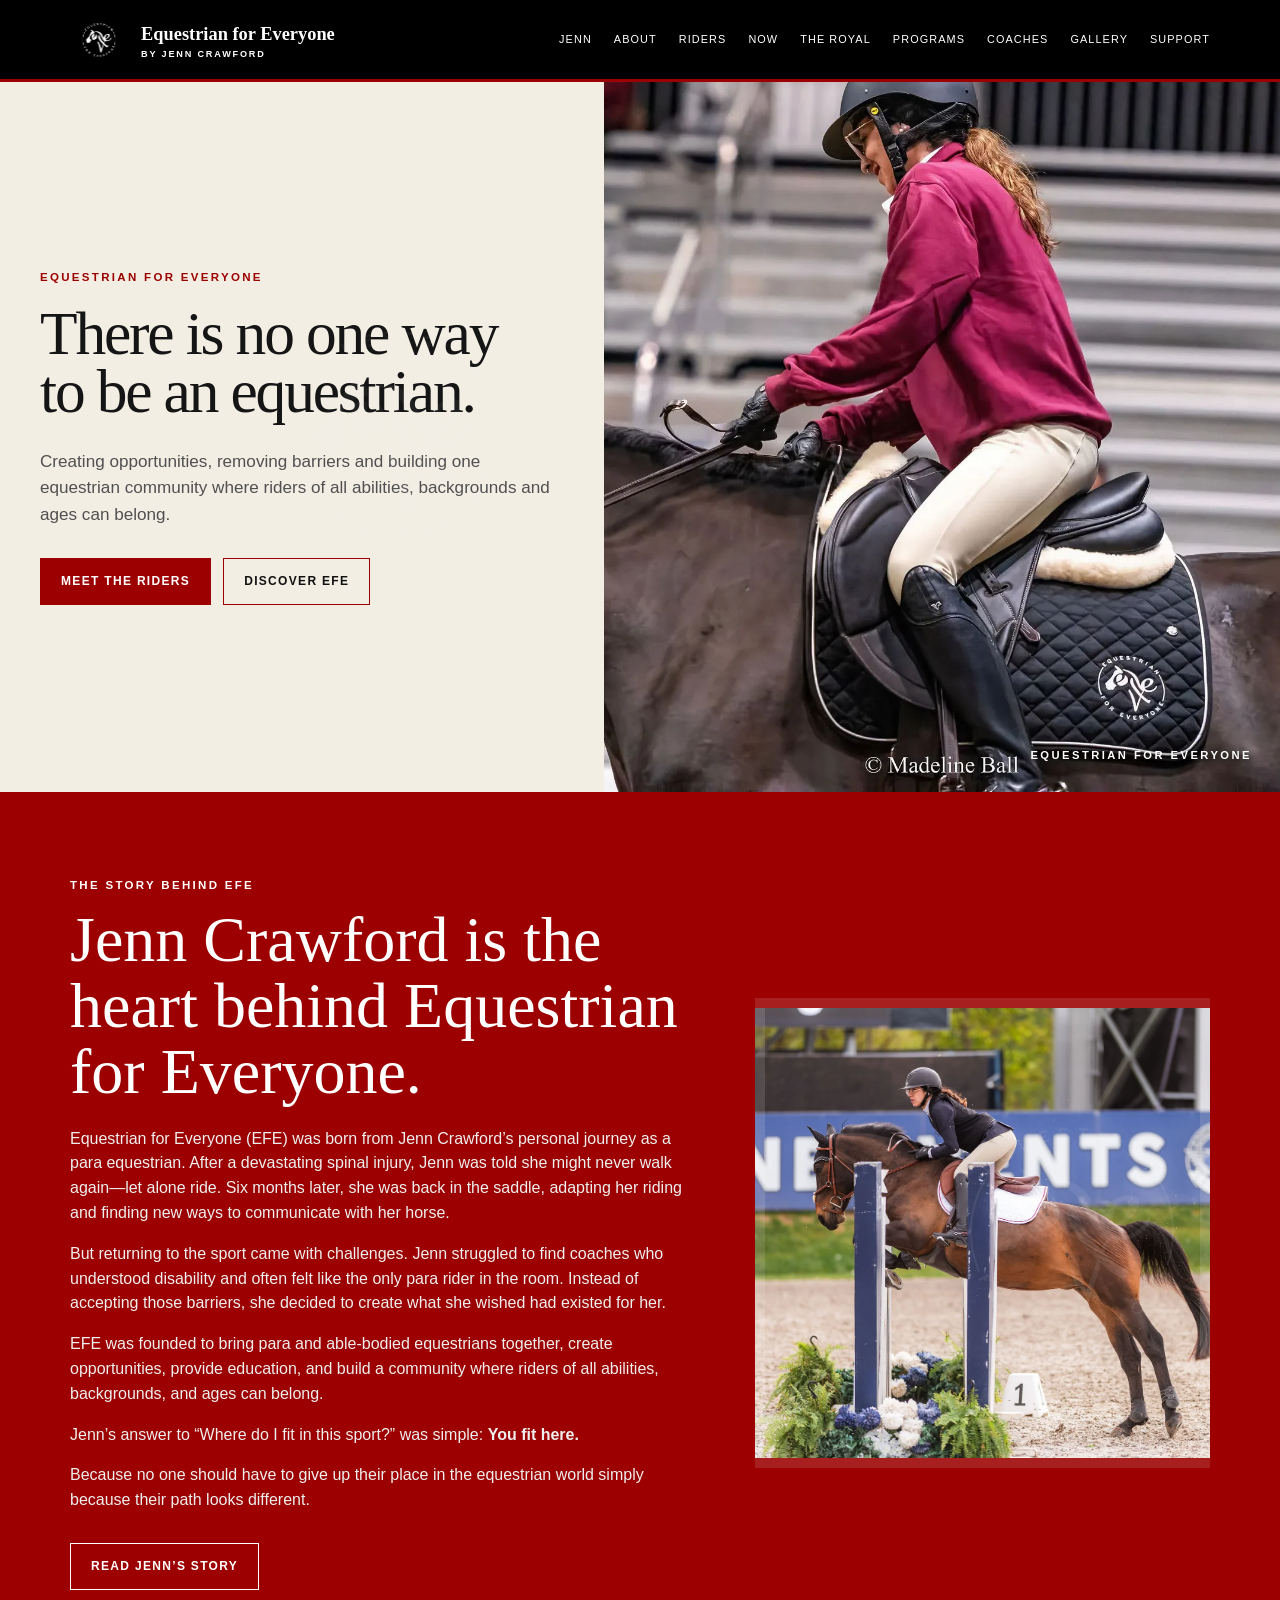
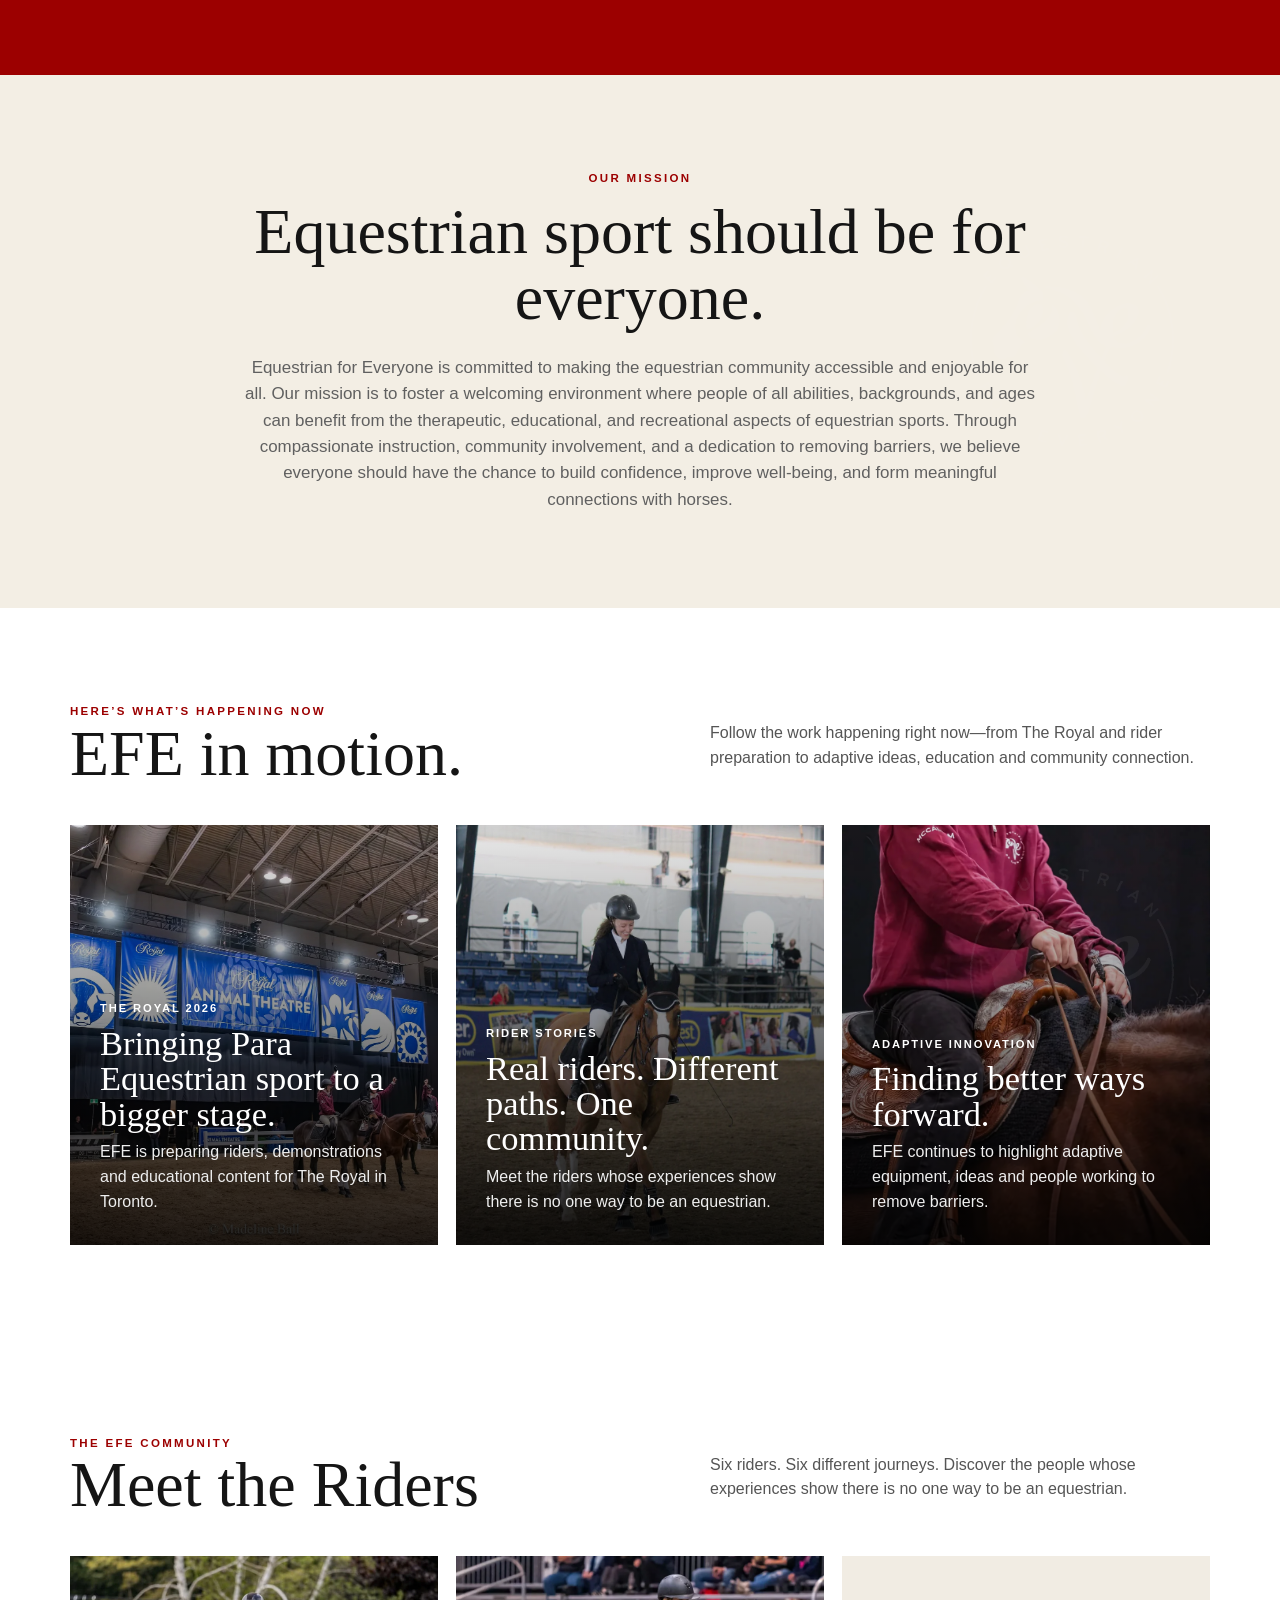
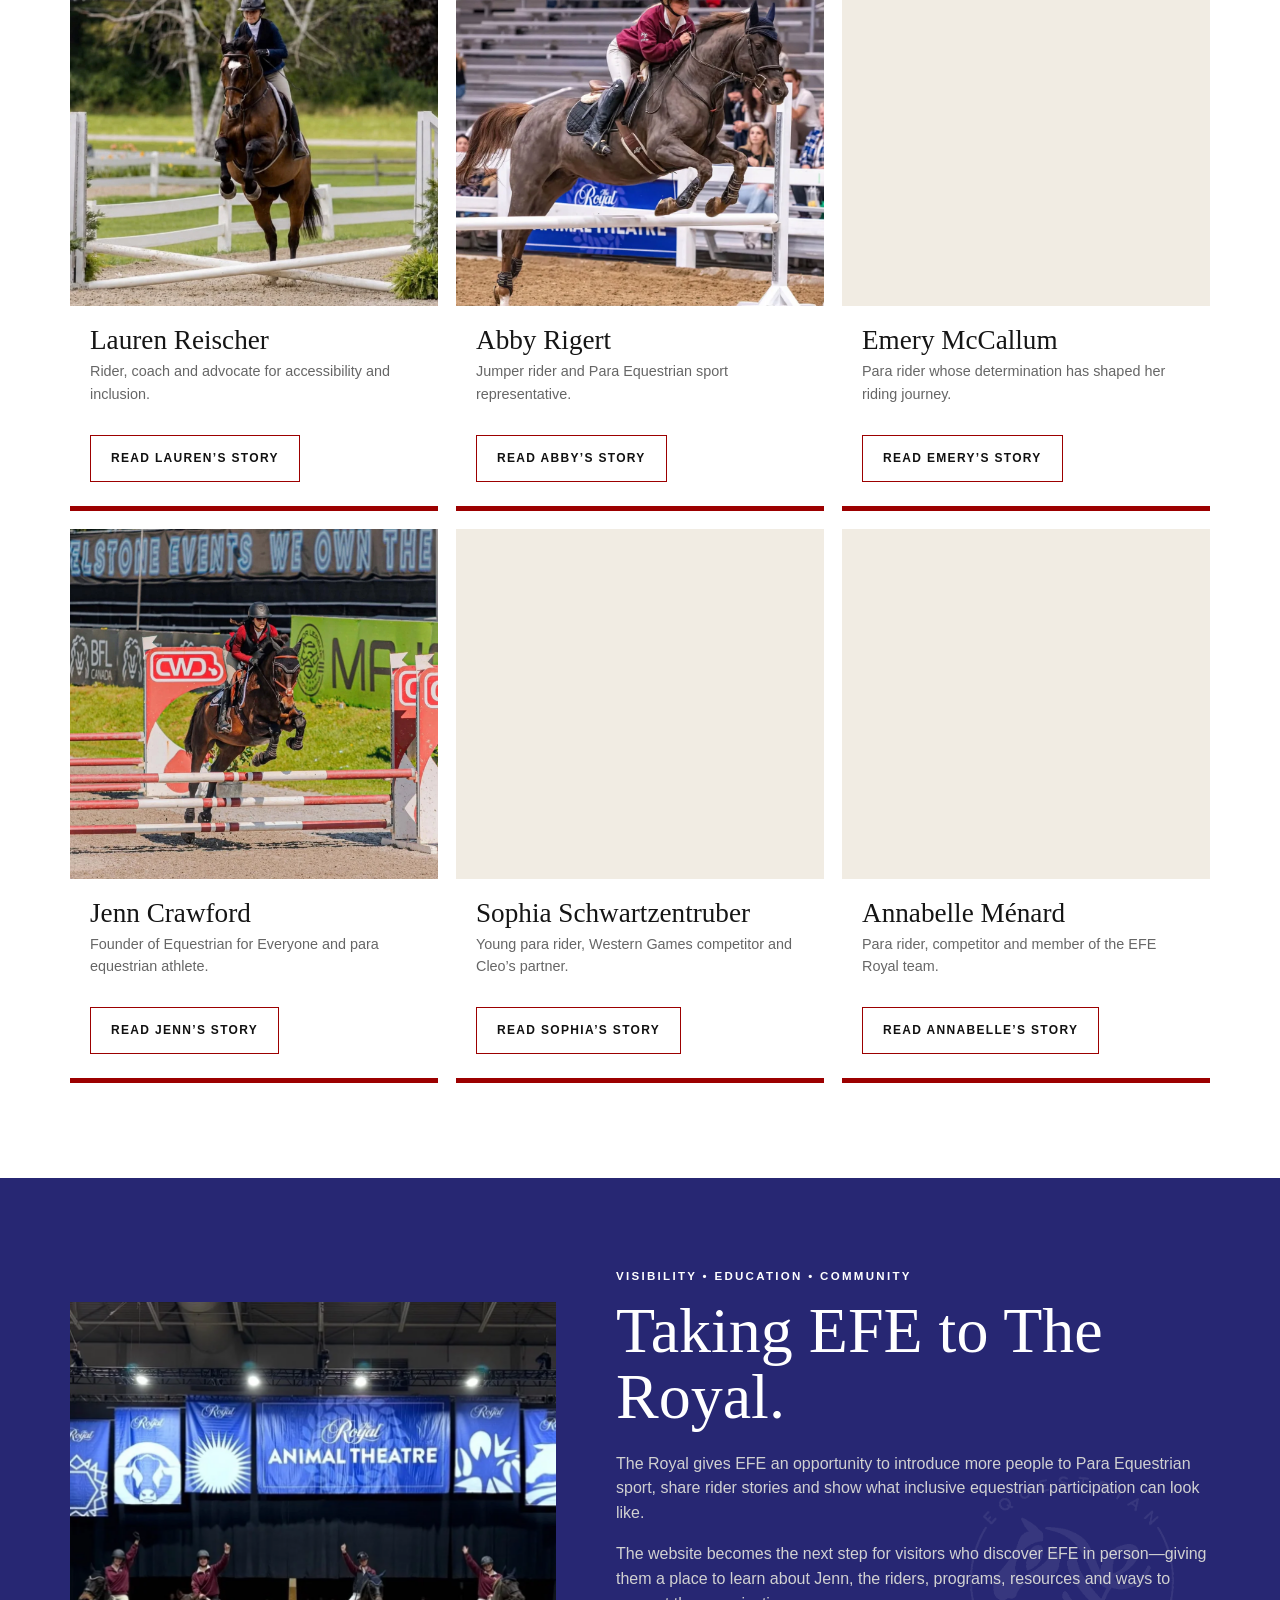
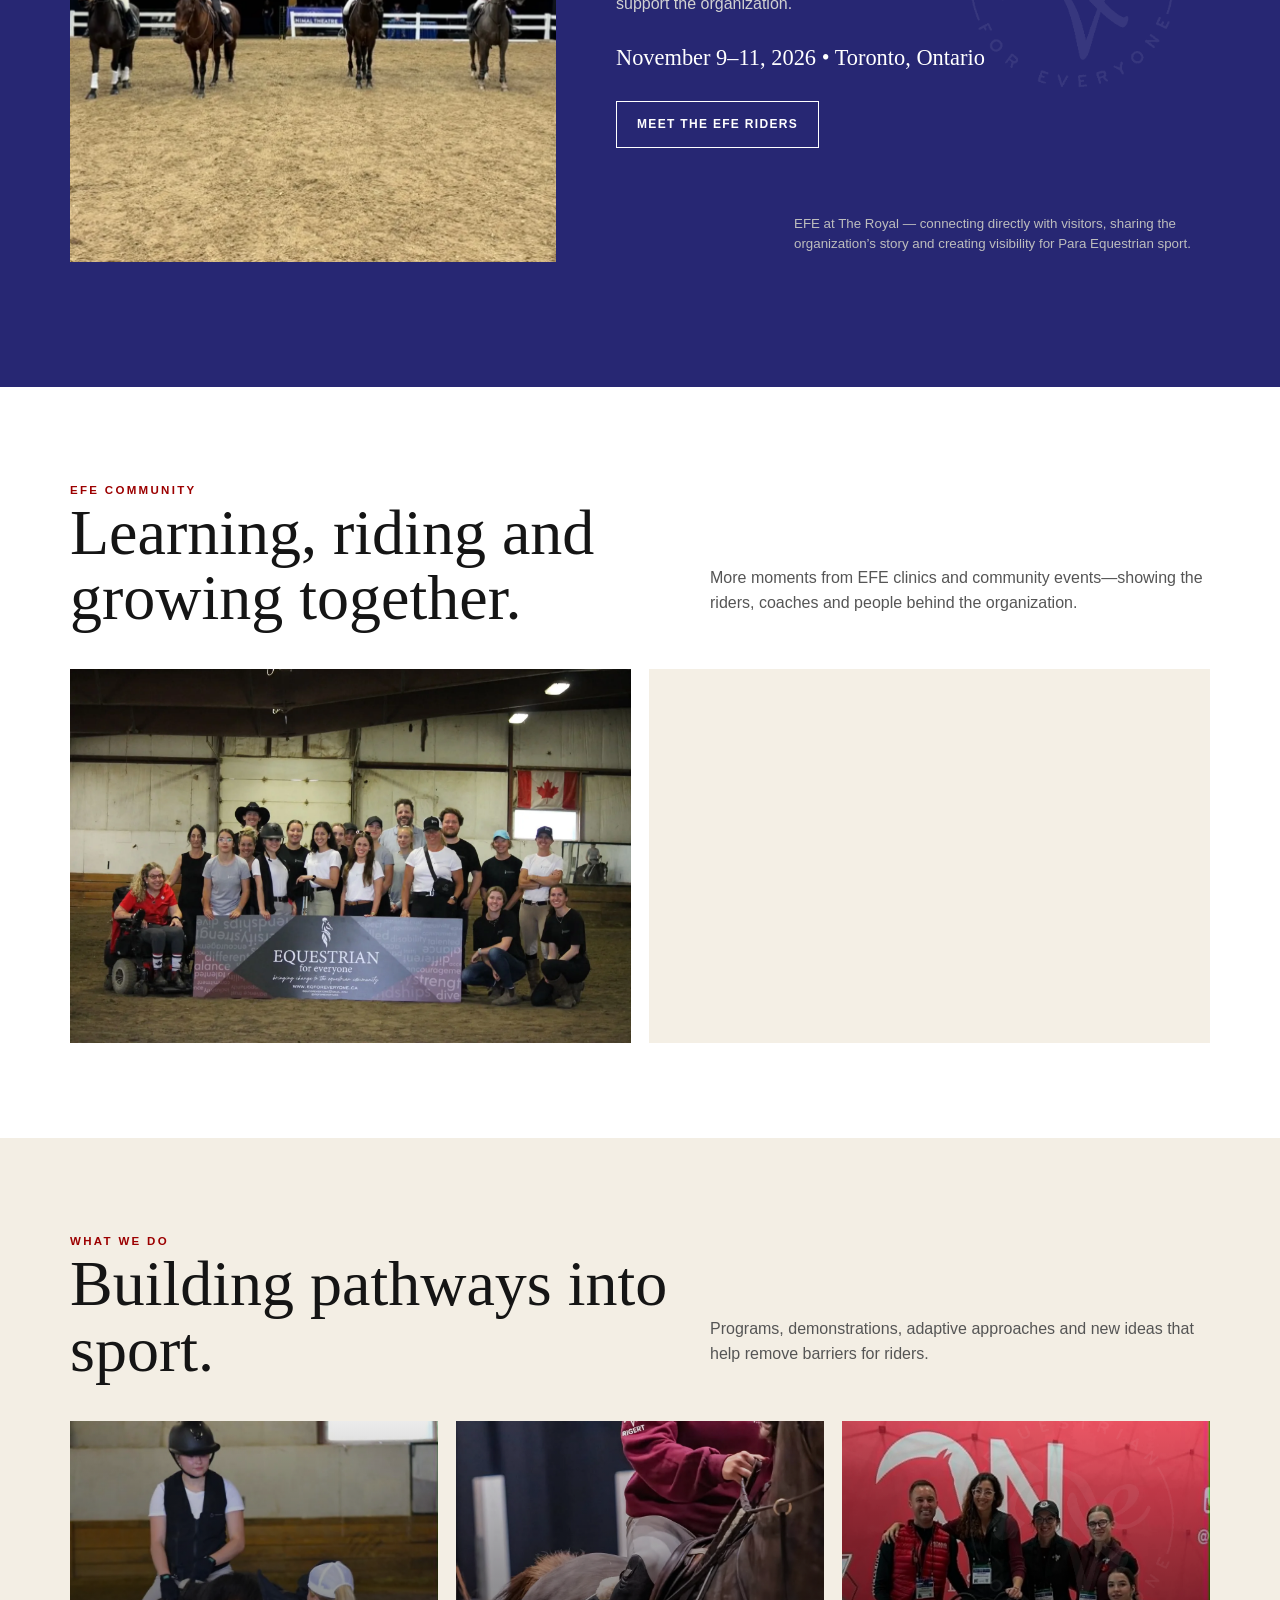
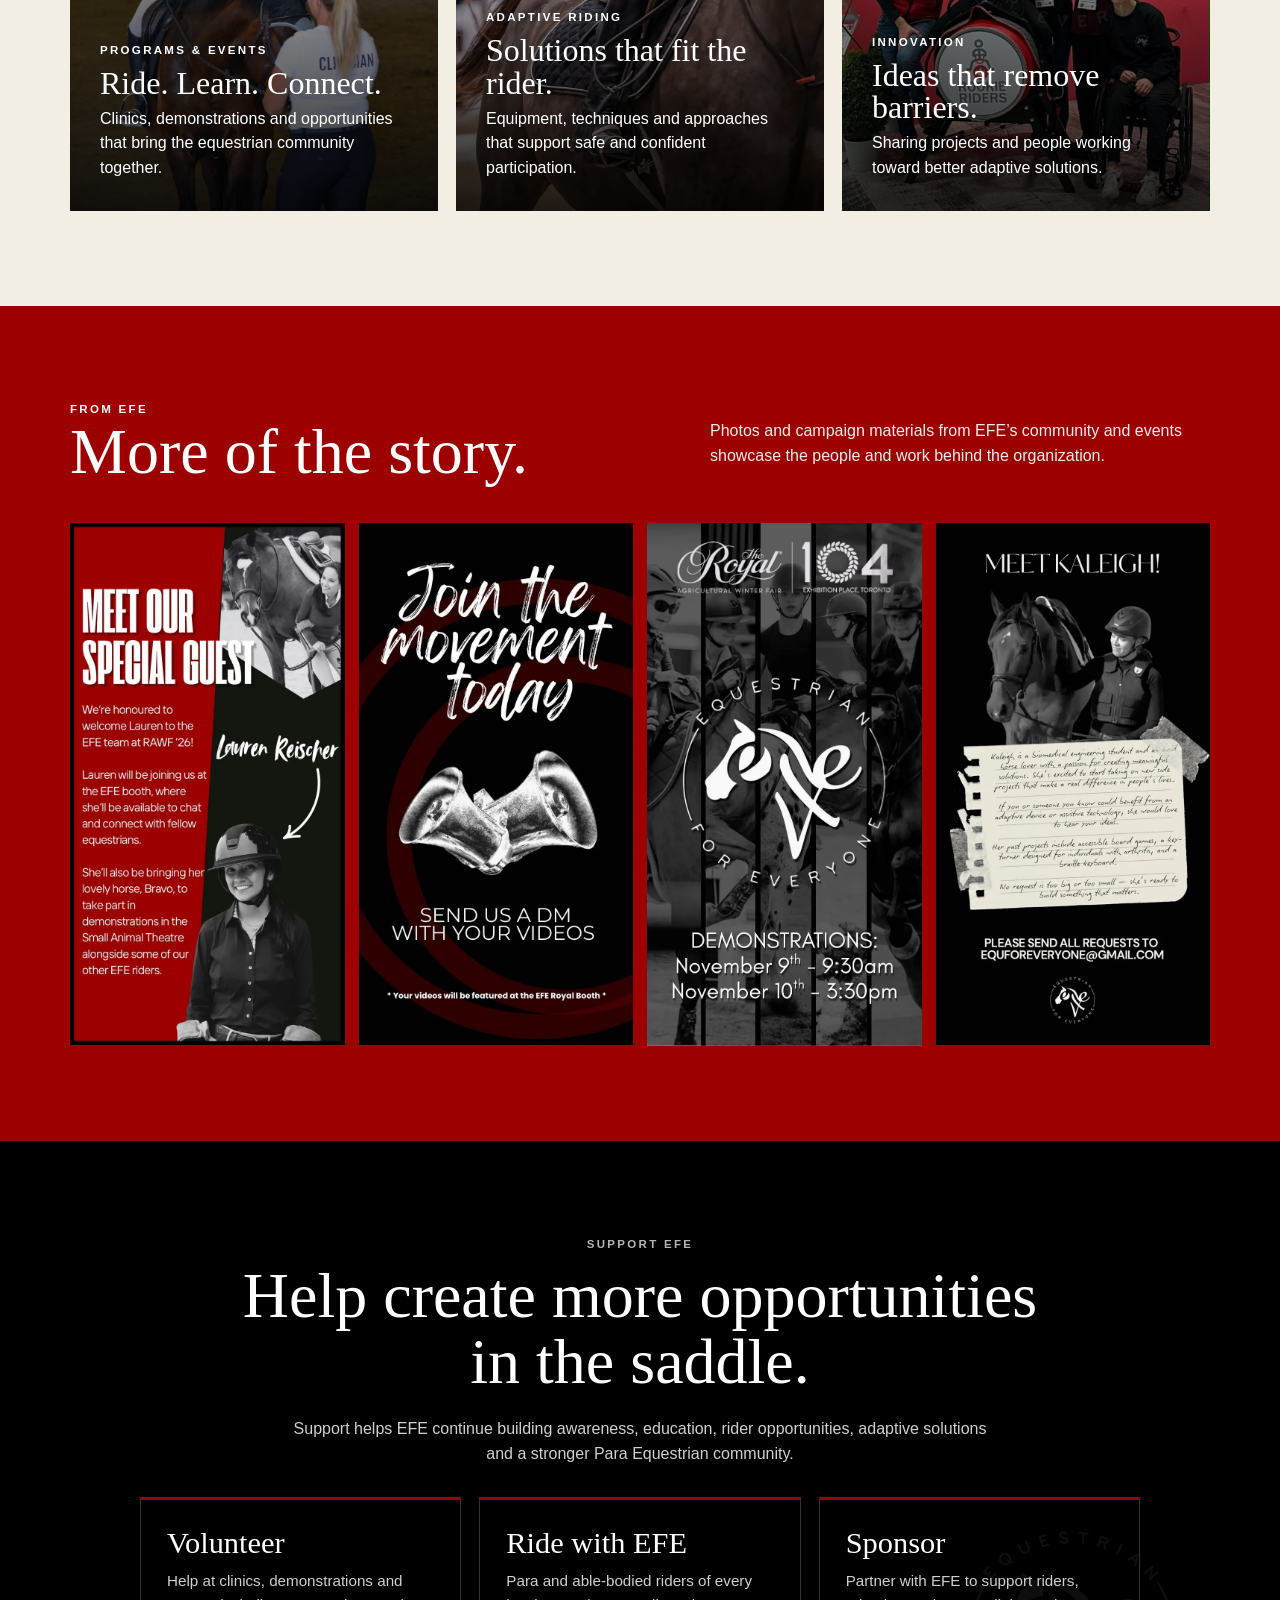
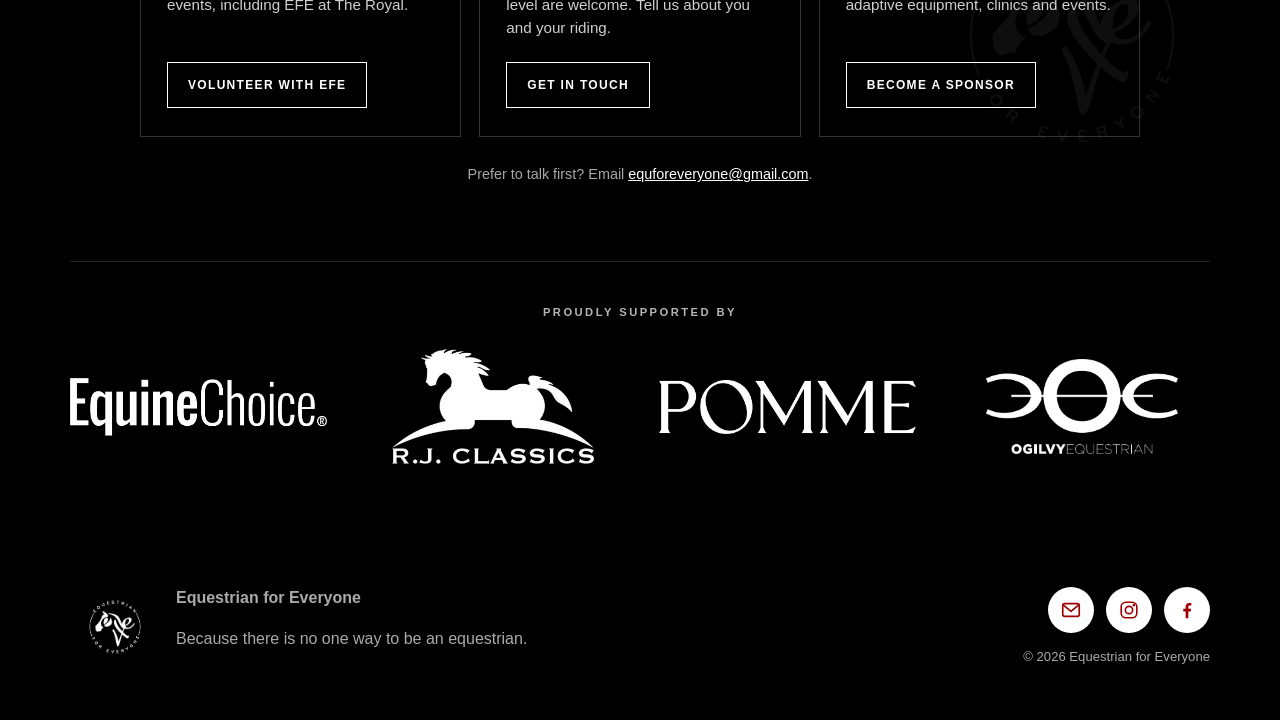
==== commit 29b61422: "Update index.html" ====
--- a/index.html
+++ b/index.html
@@ -60,11 +60,11 @@
 <section class="community" id="community"><div class="wrap"><div class="section-head"><div><div class="eyebrow">EFE Community</div><h2>Learning, riding and growing together.</h2></div><p>More moments from EFE clinics and community events—showing the riders, coaches and people behind the organization.</p></div><div class="community-grid"><figure class="community-group"><img loading="lazy" decoding="async" src="assets/efe-community-banner-new.webp" alt="Equestrian for Everyone community group with EFE banner"></figure><figure class="wide"><img loading="lazy" decoding="async" src="assets/clinic-two-horses.webp" alt="Riders and EFE team members together in the arena"></figure></div></div></section>
 <section class="programs watermark" id="programs"><div class="wrap"><div class="section-head"><div><div class="eyebrow">What We Do</div><h2>Building pathways into sport.</h2></div><p>Programs, demonstrations, adaptive approaches and new ideas that help remove barriers for riders.</p></div><div class="feature-grid"><a class="feature f1" href="programs.html" style="text-decoration:none"><div class="eyebrow">Programs & Events</div><h3>Ride. Learn. Connect.</h3><p>Clinics, demonstrations and opportunities that bring the equestrian community together.</p></a><a class="feature f2" href="programs.html" style="text-decoration:none"><div class="eyebrow">Adaptive Riding</div><h3>Solutions that fit the rider.</h3><p>Equipment, techniques and approaches that support safe and confident participation.</p></a><a class="feature f3" href="programs.html" style="text-decoration:none"><div class="eyebrow">Innovation</div><h3>Ideas that remove barriers.</h3><p>Sharing projects and people working toward better adaptive solutions.</p></a></div></div></section>
 
-<section class="facebook"><div class="wrap"><div class="section-head"><div><div class="eyebrow">From EFE</div><h2>More of the story.</h2></div><p>Photos and campaign materials from EFE’s community and events showcase the people and work behind the organization.</p></div><div class="fb-grid"><a href="riders/lauren.html" aria-label="Read Lauren Reischer’s bio"><img loading="lazy" decoding="async" src="assets/story-lauren.webp" alt="Meet our special guest Lauren Reischer"></a><a href="https://www.instagram.com/jenncrawford.eq/" target="_blank" rel="noopener noreferrer" aria-label="Visit Jenn Crawford on Instagram"><img loading="lazy" decoding="async" src="assets/story-movement.webp" alt="Join the movement today"></a><a href="programs.html" aria-label="View The Royal show schedule"><img loading="lazy" decoding="async" src="assets/story-royal.webp" alt="EFE at The Royal 2026"></a><a href="mailto:equforeveryone@gmail.com" aria-label="Email Equestrian for Everyone"><img loading="lazy" decoding="async" src="assets/story-kaleigh.webp" alt="Meet Kaleigh"></a></div></div></section>
+<section class="facebook"><div class="wrap"><div class="section-head"><div><div class="eyebrow">From EFE</div><h2>More of the story.</h2></div><p>Photos and campaign materials from EFE’s community and events showcase the people and work behind the organization.</p></div><div class="fb-grid"><a href="riders/lauren.html" aria-label="Read Lauren Reischer’s bio"><img loading="lazy" decoding="async" src="assets/story-lauren.webp" alt="Meet our special guest Lauren Reischer"></a><a href="https://www.instagram.com/eqforeveryone/" target="_blank" rel="noopener noreferrer" aria-label="Visit Equestrian for Everyone on Instagram"><img loading="lazy" decoding="async" src="assets/story-movement.webp" alt="Join the movement today"></a><a href="programs.html" aria-label="View The Royal show schedule"><img loading="lazy" decoding="async" src="assets/story-royal.webp" alt="EFE at The Royal 2026"></a><a href="mailto:equforeveryone@gmail.com" aria-label="Email Equestrian for Everyone"><img loading="lazy" decoding="async" src="assets/story-kaleigh.webp" alt="Meet Kaleigh"></a></div></div></section>
 
 <section class="support watermark" id="support"><div class="wrap"><div class="eyebrow">Support EFE</div><h2>Help create more opportunities in the saddle.</h2><p>Support helps EFE continue building awareness, education, rider opportunities, adaptive solutions and a stronger Para Equestrian community.</p><div class="ways"><div class="way"><h3>Volunteer</h3><p>Help at clinics, demonstrations and events, including EFE at The Royal.</p><a class="btn light" href="mailto:equforeveryone@gmail.com?subject=Volunteering%20with%20EFE&body=Hi%20EFE%20team%2C%0A%0AI%E2%80%99d%20like%20to%20volunteer.%0A%0AName%3A%0ATown%3A%0AHow%20I%E2%80%99d%20like%20to%20help%3A%0A">Volunteer with EFE</a></div><div class="way"><h3>Ride with EFE</h3><p>Para and able-bodied riders of every level are welcome. Tell us about you and your riding.</p><a class="btn light" href="mailto:equforeveryone@gmail.com?subject=Riding%20with%20EFE&body=Hi%20EFE%20team%2C%0A%0AI%E2%80%99m%20interested%20in%20riding%20with%20EFE.%0A%0AName%3A%0ATown%3A%0AA%20bit%20about%20my%20riding%3A%0A">Get in touch</a></div><div class="way"><h3>Sponsor</h3><p>Partner with EFE to support riders, adaptive equipment, clinics and events.</p><a class="btn light" href="mailto:marketing@eqforeveryone.ca?subject=Sponsoring%20EFE&body=Hi%20EFE%20team%2C%0A%0AWe%E2%80%99re%20interested%20in%20sponsoring%20Equestrian%20for%20Everyone.%0A%0AName%3A%0AOrganization%3A%0A">Become a sponsor</a></div></div><p class="ways-note">Prefer to talk first? Email <a href="mailto:equforeveryone@gmail.com">equforeveryone@gmail.com</a>.</p><div class="sponsors"><div class="sponsors-title">Proudly Supported By</div><div class="sponsor-grid"><img loading="lazy" decoding="async" src="assets/sponsor-equinechoice.png" alt="EquineChoice"><img loading="lazy" decoding="async" src="assets/sponsor-rj-classics.png" alt="R.J. Classics"><img loading="lazy" decoding="async" src="assets/sponsor-pomme.png" alt="POMME"><img loading="lazy" decoding="async" src="assets/sponsor-ogilvy.png" alt="Ogilvy Equestrian"></div></div></div></section>
 
-<footer><div class="wrap footer-grid"><div class="footer-logo"><img src="assets/efe-logo-transparent.png" alt="EFE logo"><div><strong>Equestrian for Everyone</strong><p>Because there is no one way to be an equestrian.</p></div></div><div class="footer-right"><div class="socials"><a class="social" href="mailto:equforeveryone@gmail.com" aria-label="Email equforeveryone@gmail.com" title="General inquiries"><svg viewBox="0 0 24 24" aria-hidden="true" focusable="false"><g fill="none" stroke="currentColor" stroke-width="1.8" stroke-linecap="round" stroke-linejoin="round"><rect x="3" y="5" width="18" height="14" rx="2"/><path d="m3.5 6.5 8.5 7 8.5-7"/></g></svg></a><a class="social" href="mailto:marketing@eqforeveryone.ca" aria-label="Email marketing@eqforeveryone.ca" title="Marketing &amp; sponsorship"><svg viewBox="0 0 24 24" aria-hidden="true" focusable="false"><g fill="none" stroke="currentColor" stroke-width="1.8" stroke-linecap="round" stroke-linejoin="round"><path d="M3 10v4a1 1 0 0 0 1 1h3l6 4V5L7 9H4a1 1 0 0 0-1 1z"/><path d="M16.5 8.5a5 5 0 0 1 0 7"/><path d="M19 6a8.5 8.5 0 0 1 0 12"/></g></svg></a><a class="social" href="https://www.instagram.com/eqforeveryone/" aria-label="Equestrian for Everyone on Instagram (@eqforeveryone)" title="Instagram" target="_blank" rel="noopener noreferrer"><svg viewBox="0 0 24 24" aria-hidden="true" focusable="false"><g fill="none" stroke="currentColor" stroke-width="1.8" stroke-linecap="round" stroke-linejoin="round"><rect x="3.5" y="3.5" width="17" height="17" rx="5"/><circle cx="12" cy="12" r="4"/><circle cx="17.3" cy="6.7" r=".6" fill="currentColor"/></g></svg></a><a class="social" href="https://www.facebook.com/equestrianforeveryone" aria-label="Equestrian for Everyone on Facebook" title="Facebook" target="_blank" rel="noopener noreferrer"><svg viewBox="0 0 24 24" aria-hidden="true" focusable="false"><path fill="currentColor" d="M13.5 21v-7.5h2.6l.4-3h-3V8.6c0-.9.3-1.5 1.6-1.5h1.6V4.4c-.3 0-1.2-.1-2.3-.1-2.3 0-3.9 1.4-3.9 4v2.2H8v3h2.5V21z"/></svg></a></div><p>© 2026 Equestrian for Everyone</p></div></div></footer>
+<footer><div class="wrap footer-grid"><div class="footer-logo"><img src="assets/efe-logo-transparent.png" alt="EFE logo"><div><strong>Equestrian for Everyone</strong><p>Because there is no one way to be an equestrian.</p></div></div><div class="footer-right"><div class="socials"><a class="social" href="mailto:equforeveryone@gmail.com" aria-label="Email equforeveryone@gmail.com" title="General inquiries"><svg viewBox="0 0 24 24" aria-hidden="true" focusable="false"><g fill="none" stroke="currentColor" stroke-width="1.8" stroke-linecap="round" stroke-linejoin="round"><rect x="3" y="5" width="18" height="14" rx="2"/><path d="m3.5 6.5 8.5 7 8.5-7"/></g></svg></a><a class="social" href="https://www.instagram.com/eqforeveryone/" aria-label="Equestrian for Everyone on Instagram (@eqforeveryone)" title="Instagram" target="_blank" rel="noopener noreferrer"><svg viewBox="0 0 24 24" aria-hidden="true" focusable="false"><g fill="none" stroke="currentColor" stroke-width="1.8" stroke-linecap="round" stroke-linejoin="round"><rect x="3.5" y="3.5" width="17" height="17" rx="5"/><circle cx="12" cy="12" r="4"/><circle cx="17.3" cy="6.7" r=".6" fill="currentColor"/></g></svg></a><a class="social" href="https://www.facebook.com/equestrianforeveryone" aria-label="Equestrian for Everyone on Facebook" title="Facebook" target="_blank" rel="noopener noreferrer"><svg viewBox="0 0 24 24" aria-hidden="true" focusable="false"><path fill="currentColor" d="M13.5 21v-7.5h2.6l.4-3h-3V8.6c0-.9.3-1.5 1.6-1.5h1.6V4.4c-.3 0-1.2-.1-2.3-.1-2.3 0-3.9 1.4-3.9 4v2.2H8v3h2.5V21z"/></svg></a></div><p>© 2026 Equestrian for Everyone</p></div></div></footer>
 <script>
 const menuButton=document.querySelector('.menu-toggle');
 const siteLinks=document.querySelector('.links');
